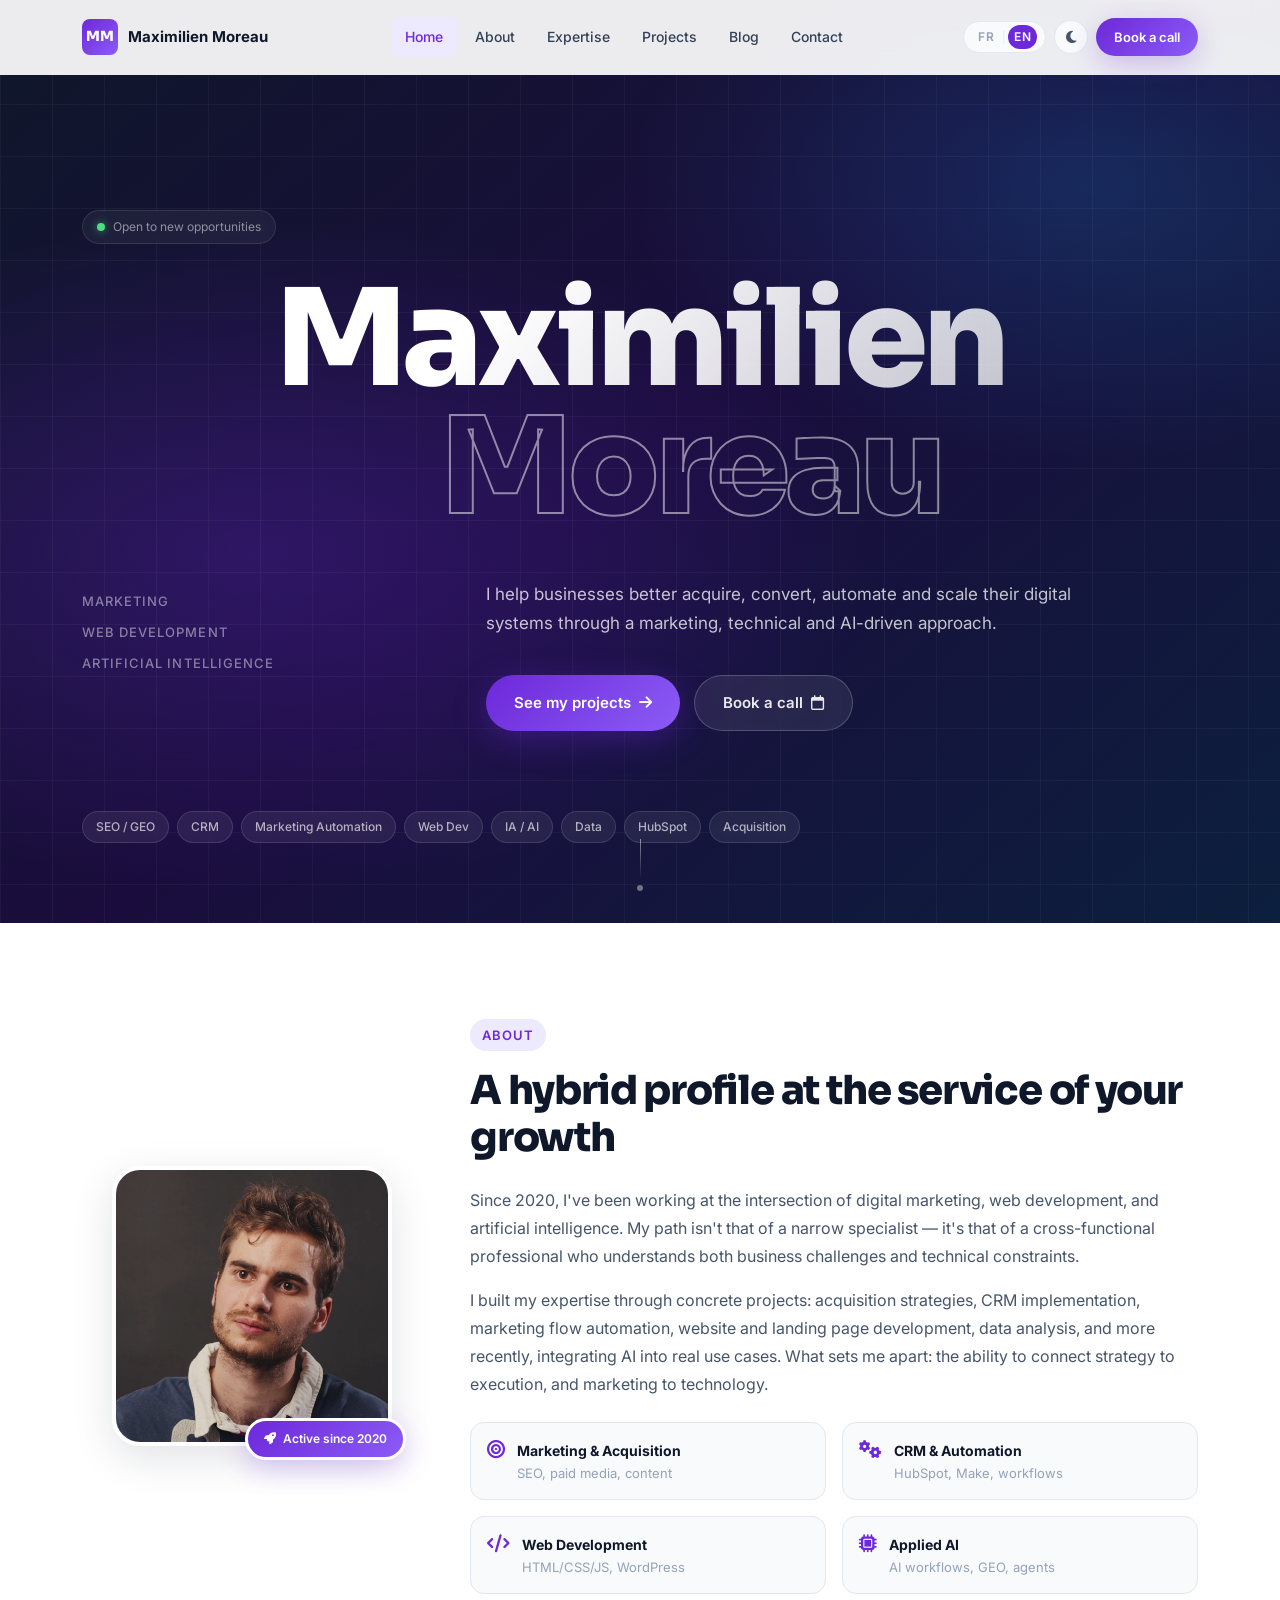
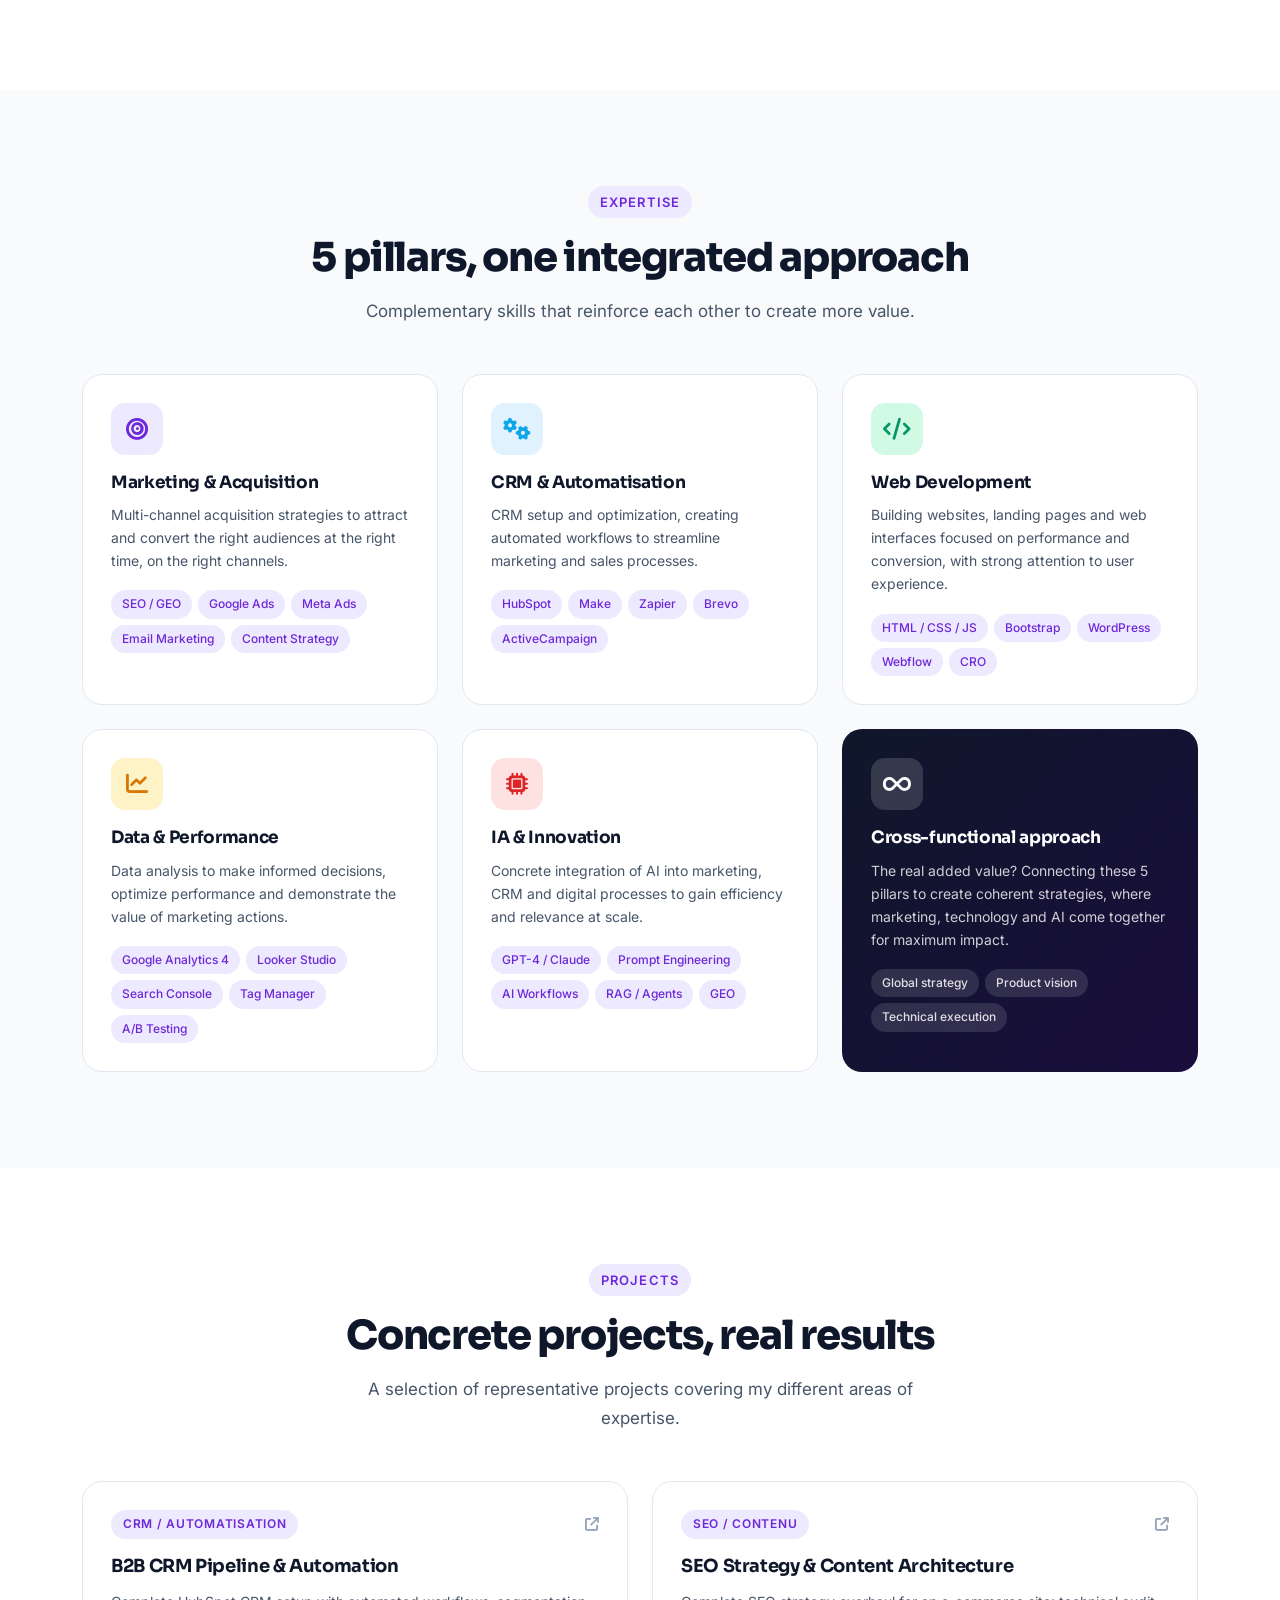
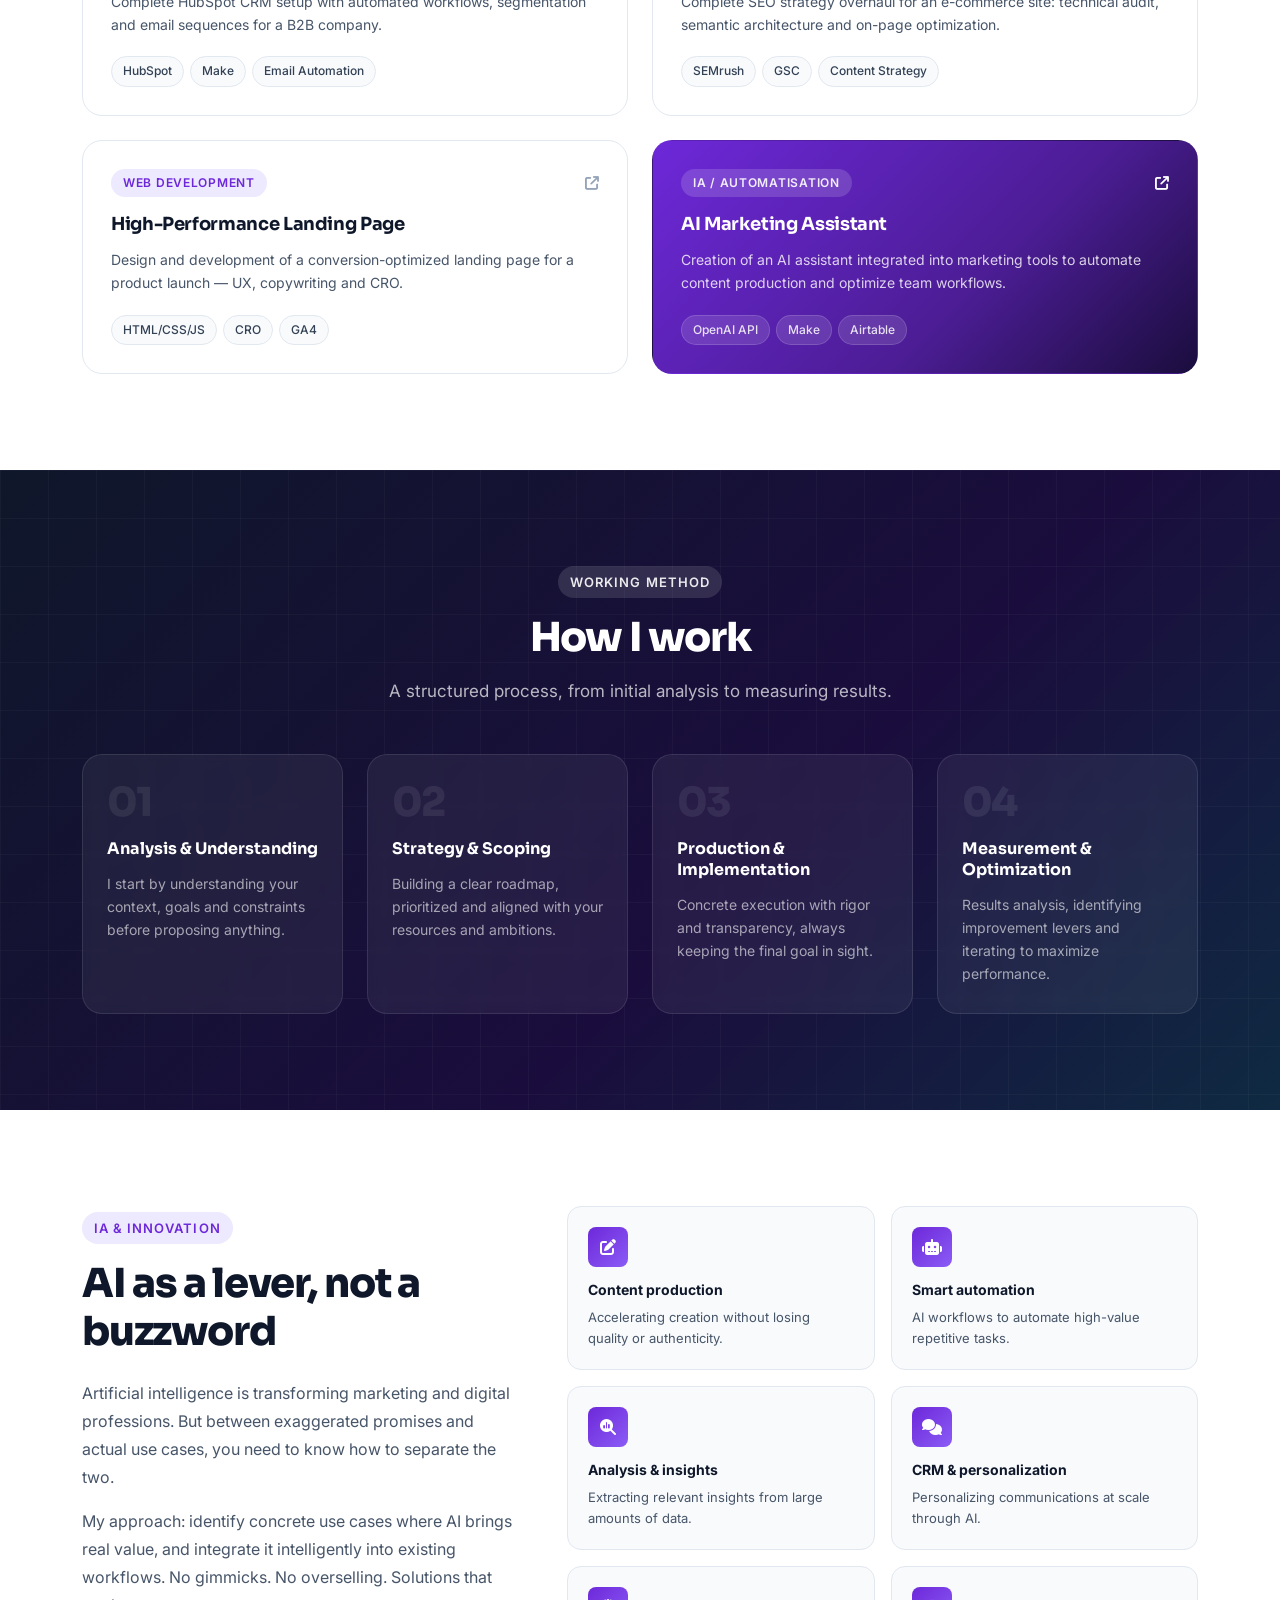
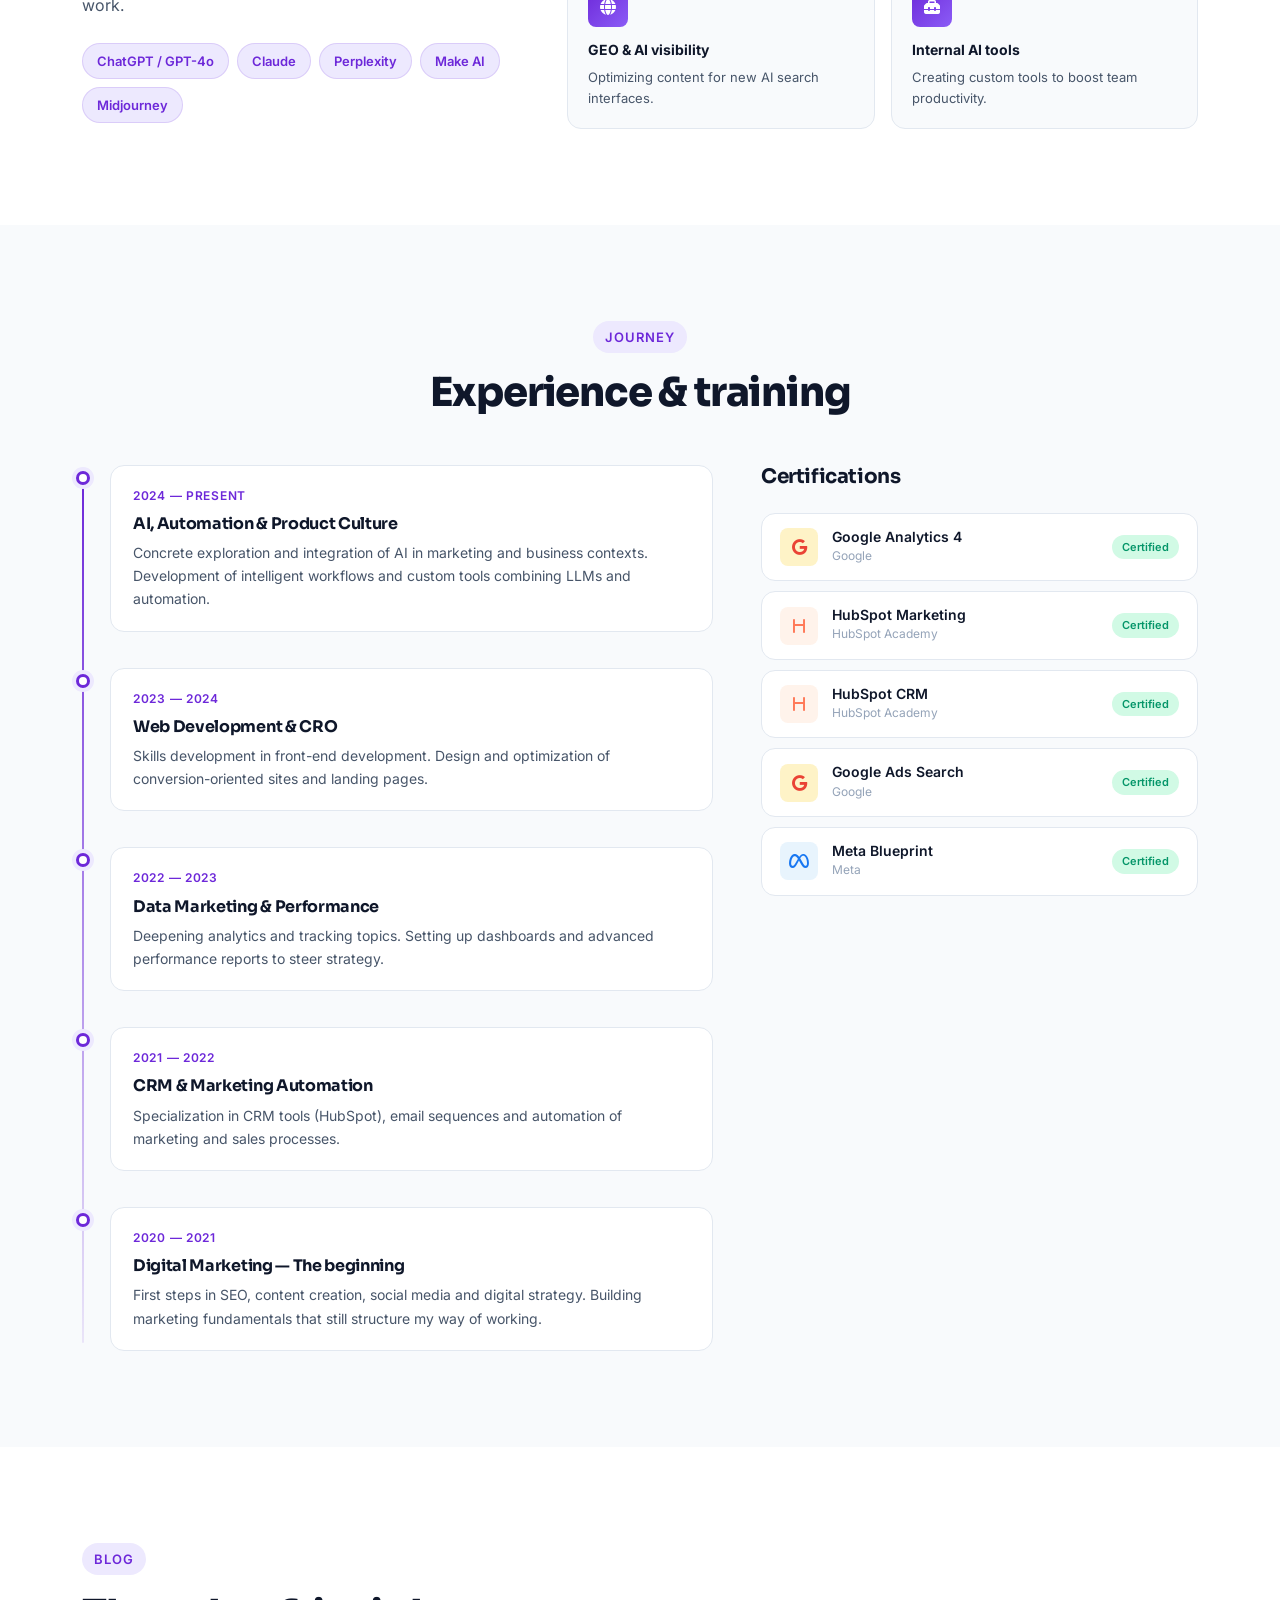
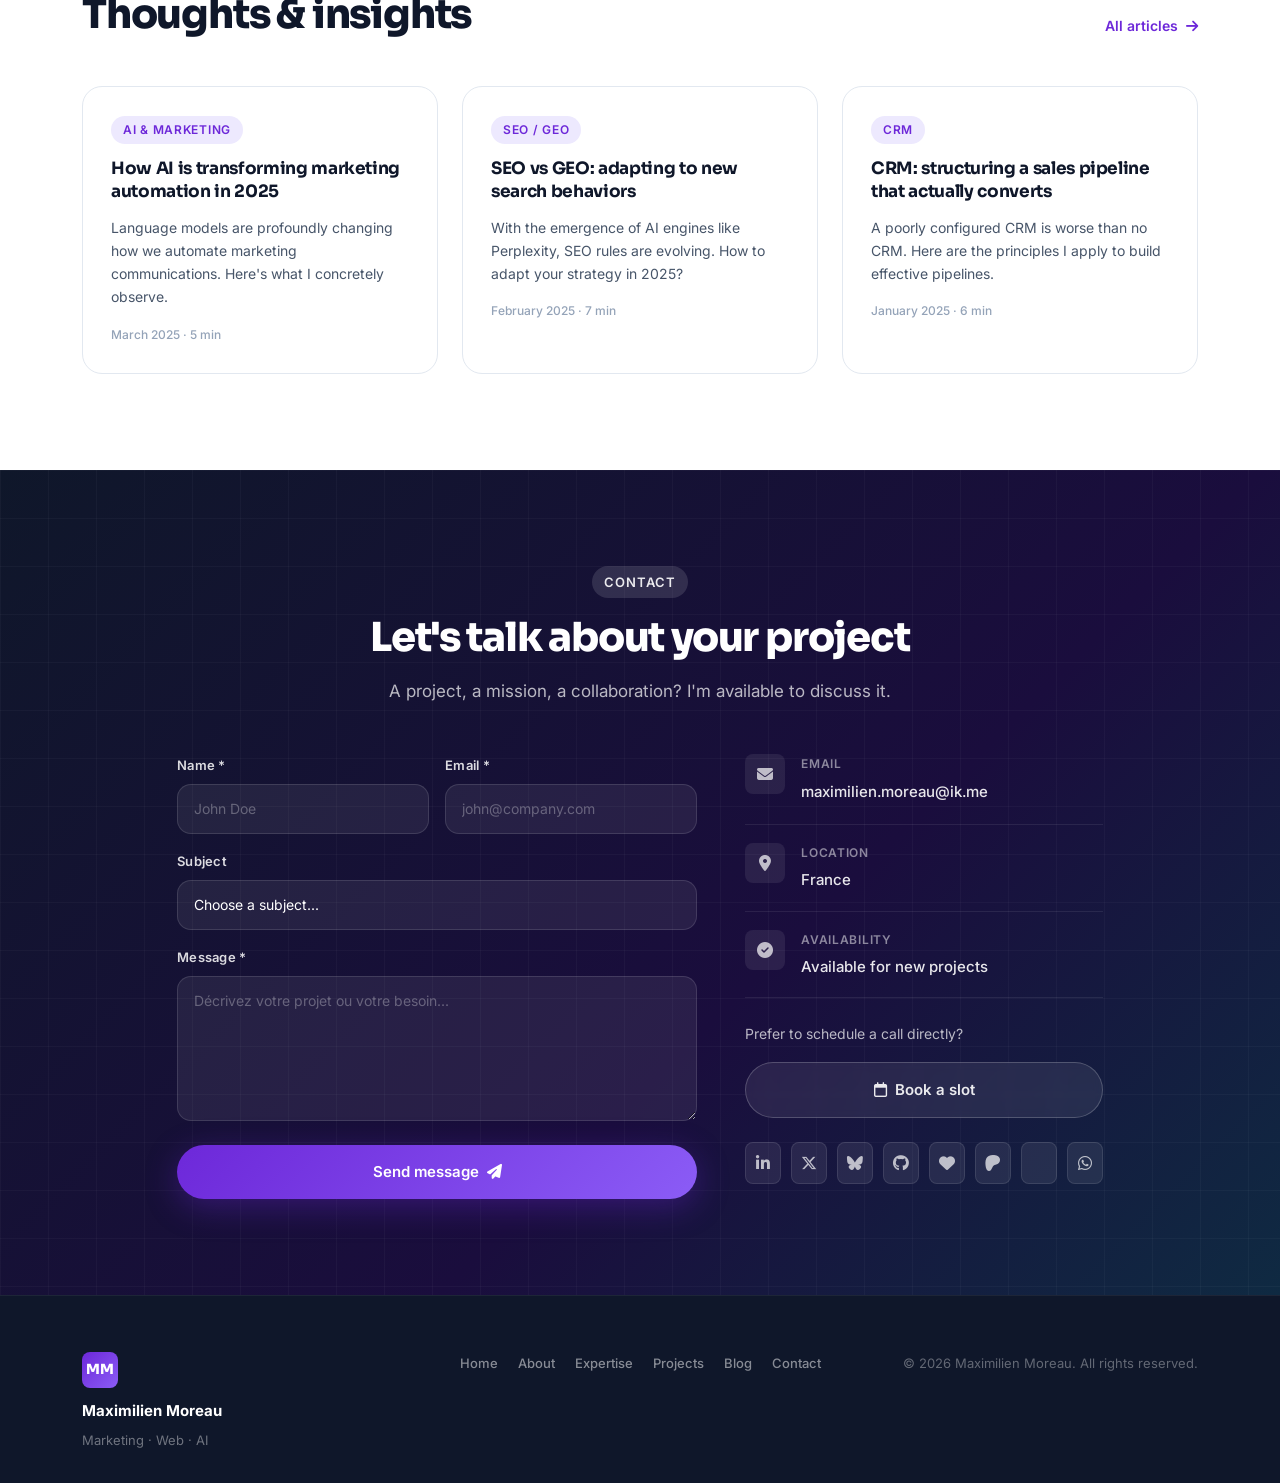
==== index.html @ 6ee23bff "fixed-feature" ====
<!DOCTYPE html>
<html lang="fr">
<head>
  <meta charset="UTF-8">
  <meta name="viewport" content="width=device-width, initial-scale=1.0">
  <title>Maximilien Moreau — Marketing, Web & IA</title>
  <meta name="description" content="Portfolio de Maximilien Moreau — Expert en marketing digital, développement web et intelligence artificielle. À l'intersection de la stratégie, de la technique et de l'innovation.">
  <meta name="author" content="Maximilien Moreau">
  <meta property="og:title" content="Maximilien Moreau — Marketing, Web & IA">
  <meta property="og:description" content="J'aide les entreprises à mieux acquérir, convertir, automatiser et faire évoluer leurs dispositifs digitaux.">
  <meta property="og:type" content="website">

  <!-- Bootstrap 5 -->
  <link href="https://cdn.jsdelivr.net/npm/bootstrap@5.3.2/dist/css/bootstrap.min.css" rel="stylesheet">
  <!-- Google Fonts -->
  <link href="https://fonts.googleapis.com/css2?family=Inter:wght@300;400;500;600;700;800&family=Sora:wght@600;700;800&display=swap" rel="stylesheet">
  <!-- Font Awesome 6 -->
  <link rel="stylesheet" href="https://cdnjs.cloudflare.com/ajax/libs/font-awesome/6.5.0/css/all.min.css">
  <!-- Custom CSS -->
  <link rel="stylesheet" href="style.css">
  <!-- Dark mode init (prevents flash) -->
  <script>(function(){var t=localStorage.getItem('mm_theme');if(t==='dark'||(t==null&&window.matchMedia('(prefers-color-scheme: dark)').matches)){document.documentElement.setAttribute('data-theme','dark');}})();</script>
</head>
<body>

<!-- ===== NAVBAR ===== -->
<nav class="navbar navbar-expand-lg fixed-top" id="mainNav">
  <div class="container">
    <a class="navbar-brand" href="#accueil">
      <span class="brand-mm">MM</span>
      <span class="brand-name d-none d-sm-inline">Maximilien Moreau</span>
    </a>

    <div class="d-flex align-items-center gap-2 ms-auto order-lg-last">
      <div class="lang-toggle">
        <button class="lang-btn active" id="btnFr" onclick="setLang('fr')">FR</button>
        <span class="lang-sep">|</span>
        <button class="lang-btn" id="btnEn" onclick="setLang('en')">EN</button>
      </div>
      <button class="theme-toggle-btn" id="btnTheme" onclick="toggleTheme()" aria-label="Basculer mode sombre">
        <i class="fa-solid fa-moon" id="themeIcon"></i>
      </button>
      <a href="#contact" class="btn-nav-cta d-none d-lg-inline-flex">
        <span data-lang="fr">Réserver un appel</span>
        <span data-lang="en" hidden>Book a call</span>
      </a>
      <button class="navbar-toggler" type="button" data-bs-toggle="collapse" data-bs-target="#navMenu" aria-controls="navMenu" aria-expanded="false" aria-label="Toggle navigation">
        <i class="fa-solid fa-bars"></i>
      </button>
    </div>

    <div class="collapse navbar-collapse" id="navMenu">
      <ul class="navbar-nav mx-auto gap-lg-1">
        <li class="nav-item">
          <a class="nav-link" href="#accueil">
            <span data-lang="fr">Accueil</span>
            <span data-lang="en" hidden>Home</span>
          </a>
        </li>
        <li class="nav-item">
          <a class="nav-link" href="#apropos">
            <span data-lang="fr">À propos</span>
            <span data-lang="en" hidden>About</span>
          </a>
        </li>
        <li class="nav-item">
          <a class="nav-link" href="#expertises">
            <span data-lang="fr">Expertises</span>
            <span data-lang="en" hidden>Expertise</span>
          </a>
        </li>
        <li class="nav-item">
          <a class="nav-link" href="#projets">
            <span data-lang="fr">Projets</span>
            <span data-lang="en" hidden>Projects</span>
          </a>
        </li>
        <li class="nav-item">
          <a class="nav-link" href="blog.html">Blog</a>
        </li>
        <li class="nav-item">
          <a class="nav-link" href="#contact">Contact</a>
        </li>
      </ul>
    </div>
  </div>
</nav>

<!-- ===== HERO ===== -->
<section id="accueil" class="hero-section">
  <div class="hero-grid-overlay"></div>
  <div class="container position-relative">
    <div class="hero-editorial">

      <div class="hero-badge">
        <span class="badge-dot"></span>
        <span data-lang="fr">Disponible pour de nouveaux projets</span>
        <span data-lang="en" hidden>Open to new opportunities</span>
      </div>

      <div class="hero-ed-name">
        <span class="hero-ed-line1">Maximilien</span>
        <span class="hero-ed-line2">Moreau</span>
      </div>

      <div class="hero-ed-bottom">
        <div class="hero-ed-roles">
          <span data-lang="fr">Marketing<br>Développement web<br>Intelligence artificielle</span>
          <span data-lang="en" hidden>Marketing<br>Web development<br>Artificial intelligence</span>
        </div>
        <div class="hero-ed-right">
          <p class="hero-desc" data-lang="fr">
            J'aide les entreprises à mieux acquérir, convertir, automatiser et faire évoluer leurs dispositifs digitaux grâce à une approche à la fois marketing, technique et orientée IA.
          </p>
          <p class="hero-desc" data-lang="en" hidden>
            I help businesses better acquire, convert, automate and scale their digital systems through a marketing, technical and AI-driven approach.
          </p>
          <div class="hero-actions">
            <a href="#projets" class="btn-hero-primary">
              <span data-lang="fr">Voir mes projets</span>
              <span data-lang="en" hidden>See my projects</span>
              <i class="fa-solid fa-arrow-right ms-2"></i>
            </a>
            <a href="#contact" class="btn-hero-outline">
              <span data-lang="fr">Réserver un appel</span>
              <span data-lang="en" hidden>Book a call</span>
              <i class="fa-regular fa-calendar ms-2"></i>
            </a>
          </div>
        </div>
      </div>

      <div class="hero-tags">
        <span class="hero-tag">SEO / GEO</span>
        <span class="hero-tag">CRM</span>
        <span class="hero-tag">Marketing Automation</span>
        <span class="hero-tag">Web Dev</span>
        <span class="hero-tag">IA / AI</span>
        <span class="hero-tag">Data</span>
        <span class="hero-tag">HubSpot</span>
        <span class="hero-tag">Acquisition</span>
      </div>

    </div>
  </div>
  <div class="hero-scroll-hint">
    <span class="scroll-line"></span>
    <span class="scroll-dot"></span>
  </div>
</section>

<!-- ===== ABOUT ===== -->
<section id="apropos" class="section-pad bg-white">
  <div class="container">
    <div class="row align-items-center g-5">
      <div class="col-lg-4 text-center">
        <div class="about-img-wrapper">
          <img src="images/Profile-Picture_Maximilien_Moreau.png" alt="Maximilien Moreau — Marketing, Web & IA" class="about-img">
          <div class="about-img-badge">
            <i class="fa-solid fa-rocket me-1"></i>
            <span data-lang="fr">Actif depuis 2020</span>
            <span data-lang="en" hidden>Active since 2020</span>
          </div>
        </div>
      </div>
      <div class="col-lg-8">
        <div class="section-label">
          <span data-lang="fr">À propos</span>
          <span data-lang="en" hidden>About</span>
        </div>
        <h2 class="section-title mb-4">
          <span data-lang="fr">Un profil hybride au service de votre croissance</span>
          <span data-lang="en" hidden>A hybrid profile at the service of your growth</span>
        </h2>
        <p class="body-text mb-3" data-lang="fr">
          Depuis 2020, j'évolue à l'intersection du marketing digital, du développement web et de l'intelligence artificielle. Mon parcours n'est pas celui d'un spécialiste enfermé dans une case — c'est celui d'un professionnel transversal qui comprend aussi bien les enjeux business que les contraintes techniques.
        </p>
        <p class="body-text mb-3" data-lang="en" hidden>
          Since 2020, I've been working at the intersection of digital marketing, web development, and artificial intelligence. My path isn't that of a narrow specialist — it's that of a cross-functional professional who understands both business challenges and technical constraints.
        </p>
        <p class="body-text mb-4" data-lang="fr">
          J'ai construit mon expertise sur des projets concrets : stratégies d'acquisition, mise en place de CRM, automatisation de flux marketing, développement de sites et landing pages, analyse de données, et plus récemment, intégration de l'IA dans des cas d'usage réels. Ce qui me distingue : la capacité à relier la stratégie à l'exécution, et le marketing à la technique.
        </p>
        <p class="body-text mb-4" data-lang="en" hidden>
          I built my expertise through concrete projects: acquisition strategies, CRM implementation, marketing flow automation, website and landing page development, data analysis, and more recently, integrating AI into real use cases. What sets me apart: the ability to connect strategy to execution, and marketing to technology.
        </p>
        <div class="row g-3">
          <div class="col-sm-6">
            <div class="highlight-item">
              <i class="fa-solid fa-bullseye"></i>
              <div>
                <strong data-lang="fr">Marketing & Acquisition</strong>
                <strong data-lang="en" hidden>Marketing & Acquisition</strong>
                <p data-lang="fr">SEO, paid media, contenu</p>
                <p data-lang="en" hidden>SEO, paid media, content</p>
              </div>
            </div>
          </div>
          <div class="col-sm-6">
            <div class="highlight-item">
              <i class="fa-solid fa-gears"></i>
              <div>
                <strong data-lang="fr">CRM & Automatisation</strong>
                <strong data-lang="en" hidden>CRM & Automation</strong>
                <p data-lang="fr">HubSpot, Make, workflows</p>
                <p data-lang="en" hidden>HubSpot, Make, workflows</p>
              </div>
            </div>
          </div>
          <div class="col-sm-6">
            <div class="highlight-item">
              <i class="fa-solid fa-code"></i>
              <div>
                <strong data-lang="fr">Développement Web</strong>
                <strong data-lang="en" hidden>Web Development</strong>
                <p data-lang="fr">HTML/CSS/JS, WordPress</p>
                <p data-lang="en" hidden>HTML/CSS/JS, WordPress</p>
              </div>
            </div>
          </div>
          <div class="col-sm-6">
            <div class="highlight-item">
              <i class="fa-solid fa-microchip"></i>
              <div>
                <strong data-lang="fr">IA appliquée</strong>
                <strong data-lang="en" hidden>Applied AI</strong>
                <p data-lang="fr">Workflows IA, GEO, agents</p>
                <p data-lang="en" hidden>AI workflows, GEO, agents</p>
              </div>
            </div>
          </div>
        </div>
      </div>
    </div>
  </div>
</section>

<!-- ===== EXPERTISES ===== -->
<section id="expertises" class="section-pad bg-light-custom">
  <div class="container">
    <div class="text-center mb-5">
      <div class="section-label">
        <span data-lang="fr">Expertises</span>
        <span data-lang="en" hidden>Expertise</span>
      </div>
      <h2 class="section-title">
        <span data-lang="fr">5 piliers, une approche intégrée</span>
        <span data-lang="en" hidden>5 pillars, one integrated approach</span>
      </h2>
      <p class="section-subtitle">
        <span data-lang="fr">Des compétences complémentaires qui se renforcent mutuellement pour créer plus de valeur.</span>
        <span data-lang="en" hidden>Complementary skills that reinforce each other to create more value.</span>
      </p>
    </div>

    <div class="row g-4">
      <div class="col-md-6 col-xl-4">
        <div class="expertise-card h-100">
          <div class="expertise-icon-wrap" style="--icon-color: #6d28d9; --icon-bg: #ede9fe;">
            <i class="fa-solid fa-bullseye"></i>
          </div>
          <h3 class="expertise-title">Marketing & Acquisition</h3>
          <p class="expertise-desc" data-lang="fr">Stratégies d'acquisition multicanales pour attirer et convertir les bonnes audiences au bon moment, sur les bons canaux.</p>
          <p class="expertise-desc" data-lang="en" hidden>Multi-channel acquisition strategies to attract and convert the right audiences at the right time, on the right channels.</p>
          <div class="expertise-tags">
            <span class="skill-tag">SEO / GEO</span>
            <span class="skill-tag">Google Ads</span>
            <span class="skill-tag">Meta Ads</span>
            <span class="skill-tag">Email Marketing</span>
            <span class="skill-tag">Content Strategy</span>
          </div>
        </div>
      </div>

      <div class="col-md-6 col-xl-4">
        <div class="expertise-card h-100">
          <div class="expertise-icon-wrap" style="--icon-color: #0ea5e9; --icon-bg: #e0f2fe;">
            <i class="fa-solid fa-gears"></i>
          </div>
          <h3 class="expertise-title">CRM & Automatisation</h3>
          <p class="expertise-desc" data-lang="fr">Mise en place et optimisation de CRM, création de workflows automatisés pour fluidifier les processus marketing et commerciaux.</p>
          <p class="expertise-desc" data-lang="en" hidden>CRM setup and optimization, creating automated workflows to streamline marketing and sales processes.</p>
          <div class="expertise-tags">
            <span class="skill-tag">HubSpot</span>
            <span class="skill-tag">Make</span>
            <span class="skill-tag">Zapier</span>
            <span class="skill-tag">Brevo</span>
            <span class="skill-tag">ActiveCampaign</span>
          </div>
        </div>
      </div>

      <div class="col-md-6 col-xl-4">
        <div class="expertise-card h-100">
          <div class="expertise-icon-wrap" style="--icon-color: #059669; --icon-bg: #d1fae5;">
            <i class="fa-solid fa-code"></i>
          </div>
          <h3 class="expertise-title" data-lang="fr">Développement Web</h3>
          <h3 class="expertise-title" data-lang="en" hidden>Web Development</h3>
          <p class="expertise-desc" data-lang="fr">Création de sites, landing pages et interfaces web orientées performance et conversion, avec une attention forte à l'expérience utilisateur.</p>
          <p class="expertise-desc" data-lang="en" hidden>Building websites, landing pages and web interfaces focused on performance and conversion, with strong attention to user experience.</p>
          <div class="expertise-tags">
            <span class="skill-tag">HTML / CSS / JS</span>
            <span class="skill-tag">Bootstrap</span>
            <span class="skill-tag">WordPress</span>
            <span class="skill-tag">Webflow</span>
            <span class="skill-tag">CRO</span>
          </div>
        </div>
      </div>

      <div class="col-md-6 col-xl-4">
        <div class="expertise-card h-100">
          <div class="expertise-icon-wrap" style="--icon-color: #d97706; --icon-bg: #fef3c7;">
            <i class="fa-solid fa-chart-line"></i>
          </div>
          <h3 class="expertise-title">Data & Performance</h3>
          <p class="expertise-desc" data-lang="fr">Analyse des données pour prendre des décisions éclairées, optimiser les performances et démontrer la valeur des actions marketing.</p>
          <p class="expertise-desc" data-lang="en" hidden>Data analysis to make informed decisions, optimize performance and demonstrate the value of marketing actions.</p>
          <div class="expertise-tags">
            <span class="skill-tag">Google Analytics 4</span>
            <span class="skill-tag">Looker Studio</span>
            <span class="skill-tag">Search Console</span>
            <span class="skill-tag">Tag Manager</span>
            <span class="skill-tag">A/B Testing</span>
          </div>
        </div>
      </div>

      <div class="col-md-6 col-xl-4">
        <div class="expertise-card h-100">
          <div class="expertise-icon-wrap" style="--icon-color: #dc2626; --icon-bg: #fee2e2;">
            <i class="fa-solid fa-microchip"></i>
          </div>
          <h3 class="expertise-title">IA & Innovation</h3>
          <p class="expertise-desc" data-lang="fr">Intégration concrète de l'IA dans les processus marketing, CRM et digitaux pour gagner en efficacité et en pertinence à grande échelle.</p>
          <p class="expertise-desc" data-lang="en" hidden>Concrete integration of AI into marketing, CRM and digital processes to gain efficiency and relevance at scale.</p>
          <div class="expertise-tags">
            <span class="skill-tag">GPT-4 / Claude</span>
            <span class="skill-tag">Prompt Engineering</span>
            <span class="skill-tag">AI Workflows</span>
            <span class="skill-tag">RAG / Agents</span>
            <span class="skill-tag">GEO</span>
          </div>
        </div>
      </div>

      <div class="col-md-6 col-xl-4">
        <div class="expertise-card expertise-card-dark h-100">
          <div class="expertise-icon-wrap" style="--icon-color: #ffffff; --icon-bg: rgba(255,255,255,0.15);">
            <i class="fa-solid fa-infinity"></i>
          </div>
          <h3 class="expertise-title text-white" data-lang="fr">Approche transversale</h3>
          <h3 class="expertise-title text-white" data-lang="en" hidden>Cross-functional approach</h3>
          <p class="expertise-desc text-white opacity-80" data-lang="fr">La vraie valeur ajoutée ? Relier ces 5 piliers pour créer des stratégies cohérentes, où marketing, technique et IA s'articulent pour un impact maximal.</p>
          <p class="expertise-desc text-white opacity-80" data-lang="en" hidden>The real added value? Connecting these 5 pillars to create coherent strategies, where marketing, technology and AI come together for maximum impact.</p>
          <div class="expertise-tags">
            <span class="skill-tag skill-tag-light" data-lang="fr">Stratégie globale</span>
            <span class="skill-tag skill-tag-light" data-lang="en" hidden>Global strategy</span>
            <span class="skill-tag skill-tag-light" data-lang="fr">Vision produit</span>
            <span class="skill-tag skill-tag-light" data-lang="en" hidden>Product vision</span>
            <span class="skill-tag skill-tag-light" data-lang="fr">Exécution technique</span>
            <span class="skill-tag skill-tag-light" data-lang="en" hidden>Technical execution</span>
          </div>
        </div>
      </div>
    </div>
  </div>
</section>

<!-- ===== PROJETS ===== -->
<section id="projets" class="section-pad bg-white">
  <div class="container">
    <div class="text-center mb-5">
      <div class="section-label">
        <span data-lang="fr">Projets</span>
        <span data-lang="en" hidden>Projects</span>
      </div>
      <h2 class="section-title">
        <span data-lang="fr">Des projets concrets, des résultats réels</span>
        <span data-lang="en" hidden>Concrete projects, real results</span>
      </h2>
      <p class="section-subtitle">
        <span data-lang="fr">Un aperçu de projets représentatifs couvrant mes différentes expertises.</span>
        <span data-lang="en" hidden>A selection of representative projects covering my different areas of expertise.</span>
      </p>
    </div>

    <div class="row g-4">
      <div class="col-md-6">
        <div class="project-card" role="button" data-bs-toggle="modal" data-bs-target="#modal-projet1" tabindex="0">
          <div class="project-card-header">
            <span class="project-category">CRM / Automatisation</span>
            <i class="fa-solid fa-arrow-up-right-from-square project-arrow"></i>
          </div>
          <h3 class="project-title" data-lang="fr">Pipeline CRM & Automatisation B2B</h3>
          <h3 class="project-title" data-lang="en" hidden>B2B CRM Pipeline & Automation</h3>
          <p class="project-desc" data-lang="fr">Mise en place complète d'un CRM HubSpot avec workflows automatisés, segmentation et séquences email pour une société B2B.</p>
          <p class="project-desc" data-lang="en" hidden>Complete HubSpot CRM setup with automated workflows, segmentation and email sequences for a B2B company.</p>
          <div class="project-tags">
            <span class="project-tag">HubSpot</span>
            <span class="project-tag">Make</span>
            <span class="project-tag">Email Automation</span>
          </div>
        </div>
      </div>

      <div class="col-md-6">
        <div class="project-card" role="button" data-bs-toggle="modal" data-bs-target="#modal-projet2" tabindex="0">
          <div class="project-card-header">
            <span class="project-category">SEO / Contenu</span>
            <i class="fa-solid fa-arrow-up-right-from-square project-arrow"></i>
          </div>
          <h3 class="project-title" data-lang="fr">Stratégie SEO & Architecture de contenu</h3>
          <h3 class="project-title" data-lang="en" hidden>SEO Strategy & Content Architecture</h3>
          <p class="project-desc" data-lang="fr">Refonte complète de la stratégie SEO d'un site e-commerce : audit technique, architecture sémantique et optimisation on-page.</p>
          <p class="project-desc" data-lang="en" hidden>Complete SEO strategy overhaul for an e-commerce site: technical audit, semantic architecture and on-page optimization.</p>
          <div class="project-tags">
            <span class="project-tag">SEMrush</span>
            <span class="project-tag">GSC</span>
            <span class="project-tag">Content Strategy</span>
          </div>
        </div>
      </div>

      <div class="col-md-6">
        <div class="project-card" role="button" data-bs-toggle="modal" data-bs-target="#modal-projet3" tabindex="0">
          <div class="project-card-header">
            <span class="project-category" data-lang="fr">Développement Web</span>
            <span class="project-category" data-lang="en" hidden>Web Development</span>
            <i class="fa-solid fa-arrow-up-right-from-square project-arrow"></i>
          </div>
          <h3 class="project-title" data-lang="fr">Landing Page Haute Performance</h3>
          <h3 class="project-title" data-lang="en" hidden>High-Performance Landing Page</h3>
          <p class="project-desc" data-lang="fr">Conception et développement d'une landing page optimisée pour la conversion lors d'un lancement produit — UX, copywriting et CRO.</p>
          <p class="project-desc" data-lang="en" hidden>Design and development of a conversion-optimized landing page for a product launch — UX, copywriting and CRO.</p>
          <div class="project-tags">
            <span class="project-tag">HTML/CSS/JS</span>
            <span class="project-tag">CRO</span>
            <span class="project-tag">GA4</span>
          </div>
        </div>
      </div>

      <div class="col-md-6">
        <div class="project-card project-card-dark" role="button" data-bs-toggle="modal" data-bs-target="#modal-projet4" tabindex="0">
          <div class="project-card-header">
            <span class="project-category project-category-light">IA / Automatisation</span>
            <i class="fa-solid fa-arrow-up-right-from-square project-arrow text-white"></i>
          </div>
          <h3 class="project-title text-white" data-lang="fr">Assistant Marketing IA</h3>
          <h3 class="project-title text-white" data-lang="en" hidden>AI Marketing Assistant</h3>
          <p class="project-desc text-white opacity-80" data-lang="fr">Création d'un assistant IA intégré aux outils marketing pour automatiser la production de contenus et optimiser les workflows d'équipe.</p>
          <p class="project-desc text-white opacity-80" data-lang="en" hidden>Creation of an AI assistant integrated into marketing tools to automate content production and optimize team workflows.</p>
          <div class="project-tags">
            <span class="project-tag project-tag-light">OpenAI API</span>
            <span class="project-tag project-tag-light">Make</span>
            <span class="project-tag project-tag-light">Airtable</span>
          </div>
        </div>
      </div>
    </div>
  </div>
</section>

<!-- ===== APPROCHE ===== -->
<section id="approche" class="section-pad bg-dark-custom">
  <div class="container">
    <div class="text-center mb-5">
      <div class="section-label section-label-light">
        <span data-lang="fr">Méthode de travail</span>
        <span data-lang="en" hidden>Working method</span>
      </div>
      <h2 class="section-title text-white">
        <span data-lang="fr">Comment je travaille</span>
        <span data-lang="en" hidden>How I work</span>
      </h2>
      <p class="section-subtitle text-white opacity-70">
        <span data-lang="fr">Un processus structuré, de l'analyse initiale à la mesure des résultats.</span>
        <span data-lang="en" hidden>A structured process, from initial analysis to measuring results.</span>
      </p>
    </div>

    <div class="row g-4 justify-content-center">
      <div class="col-sm-6 col-lg-3">
        <div class="approach-card">
          <div class="approach-number">01</div>
          <h4 class="approach-title" data-lang="fr">Analyse & Compréhension</h4>
          <h4 class="approach-title" data-lang="en" hidden>Analysis & Understanding</h4>
          <p class="approach-desc" data-lang="fr">Je commence par comprendre votre contexte, vos objectifs et vos contraintes avant de proposer quoi que ce soit.</p>
          <p class="approach-desc" data-lang="en" hidden>I start by understanding your context, goals and constraints before proposing anything.</p>
        </div>
      </div>
      <div class="col-sm-6 col-lg-3">
        <div class="approach-card">
          <div class="approach-number">02</div>
          <h4 class="approach-title" data-lang="fr">Stratégie & Cadrage</h4>
          <h4 class="approach-title" data-lang="en" hidden>Strategy & Scoping</h4>
          <p class="approach-desc" data-lang="fr">Construction d'une feuille de route claire, priorisée et alignée sur vos ressources et vos ambitions.</p>
          <p class="approach-desc" data-lang="en" hidden>Building a clear roadmap, prioritized and aligned with your resources and ambitions.</p>
        </div>
      </div>
      <div class="col-sm-6 col-lg-3">
        <div class="approach-card">
          <div class="approach-number">03</div>
          <h4 class="approach-title" data-lang="fr">Production & Implémentation</h4>
          <h4 class="approach-title" data-lang="en" hidden>Production & Implementation</h4>
          <p class="approach-desc" data-lang="fr">Exécution concrète avec rigueur et transparence, en gardant toujours l'objectif final en vue.</p>
          <p class="approach-desc" data-lang="en" hidden>Concrete execution with rigor and transparency, always keeping the final goal in sight.</p>
        </div>
      </div>
      <div class="col-sm-6 col-lg-3">
        <div class="approach-card">
          <div class="approach-number">04</div>
          <h4 class="approach-title" data-lang="fr">Mesure & Optimisation</h4>
          <h4 class="approach-title" data-lang="en" hidden>Measurement & Optimization</h4>
          <p class="approach-desc" data-lang="fr">Analyse des résultats, identification des leviers d'amélioration et itération pour maximiser la performance.</p>
          <p class="approach-desc" data-lang="en" hidden>Results analysis, identifying improvement levers and iterating to maximize performance.</p>
        </div>
      </div>
    </div>
  </div>
</section>

<!-- ===== IA SECTION ===== -->
<section id="ia" class="section-pad bg-white">
  <div class="container">
    <div class="row align-items-center g-5">
      <div class="col-lg-5">
        <div class="section-label">IA & Innovation</div>
        <h2 class="section-title mb-4">
          <span data-lang="fr">L'IA comme levier, pas comme buzzword</span>
          <span data-lang="en" hidden>AI as a lever, not a buzzword</span>
        </h2>
        <p class="body-text mb-3" data-lang="fr">
          L'intelligence artificielle transforme les métiers du marketing et du digital. Mais entre les promesses exagérées et la réalité des usages, il faut savoir faire la part des choses.
        </p>
        <p class="body-text mb-3" data-lang="en" hidden>
          Artificial intelligence is transforming marketing and digital professions. But between exaggerated promises and actual use cases, you need to know how to separate the two.
        </p>
        <p class="body-text mb-4" data-lang="fr">
          Mon approche : identifier les cas d'usage concrets où l'IA apporte une vraie valeur, et l'intégrer intelligemment dans des workflows existants. Pas de gadgets. Pas de survente. Des solutions qui fonctionnent.
        </p>
        <p class="body-text mb-4" data-lang="en" hidden>
          My approach: identify concrete use cases where AI brings real value, and integrate it intelligently into existing workflows. No gimmicks. No overselling. Solutions that work.
        </p>
        <div class="ai-tools-row">
          <span class="ai-tool-badge">ChatGPT / GPT-4o</span>
          <span class="ai-tool-badge">Claude</span>
          <span class="ai-tool-badge">Perplexity</span>
          <span class="ai-tool-badge">Make AI</span>
          <span class="ai-tool-badge">Midjourney</span>
        </div>
      </div>
      <div class="col-lg-7">
        <div class="row g-3">
          <div class="col-sm-6">
            <div class="ai-feature-card">
              <div class="ai-icon"><i class="fa-solid fa-pen-to-square"></i></div>
              <h5 class="ai-feature-title" data-lang="fr">Production de contenu</h5>
              <h5 class="ai-feature-title" data-lang="en" hidden>Content production</h5>
              <p class="ai-feature-desc" data-lang="fr">Accélérer la création sans perdre en qualité ni en authenticité.</p>
              <p class="ai-feature-desc" data-lang="en" hidden>Accelerating creation without losing quality or authenticity.</p>
            </div>
          </div>
          <div class="col-sm-6">
            <div class="ai-feature-card">
              <div class="ai-icon"><i class="fa-solid fa-robot"></i></div>
              <h5 class="ai-feature-title" data-lang="fr">Automatisation intelligente</h5>
              <h5 class="ai-feature-title" data-lang="en" hidden>Smart automation</h5>
              <p class="ai-feature-desc" data-lang="fr">Workflows IA pour automatiser les tâches à haute valeur ajoutée.</p>
              <p class="ai-feature-desc" data-lang="en" hidden>AI workflows to automate high-value repetitive tasks.</p>
            </div>
          </div>
          <div class="col-sm-6">
            <div class="ai-feature-card">
              <div class="ai-icon"><i class="fa-solid fa-magnifying-glass-chart"></i></div>
              <h5 class="ai-feature-title" data-lang="fr">Analyse & insights</h5>
              <h5 class="ai-feature-title" data-lang="en" hidden>Analysis & insights</h5>
              <p class="ai-feature-desc" data-lang="fr">Extraire des insights pertinents de grandes quantités de données.</p>
              <p class="ai-feature-desc" data-lang="en" hidden>Extracting relevant insights from large amounts of data.</p>
            </div>
          </div>
          <div class="col-sm-6">
            <div class="ai-feature-card">
              <div class="ai-icon"><i class="fa-solid fa-comments"></i></div>
              <h5 class="ai-feature-title" data-lang="fr">CRM & personnalisation</h5>
              <h5 class="ai-feature-title" data-lang="en" hidden>CRM & personalization</h5>
              <p class="ai-feature-desc" data-lang="fr">Personnaliser les communications à grande échelle via l'IA.</p>
              <p class="ai-feature-desc" data-lang="en" hidden>Personalizing communications at scale through AI.</p>
            </div>
          </div>
          <div class="col-sm-6">
            <div class="ai-feature-card">
              <div class="ai-icon"><i class="fa-solid fa-globe"></i></div>
              <h5 class="ai-feature-title" data-lang="fr">GEO & visibilité IA</h5>
              <h5 class="ai-feature-title" data-lang="en" hidden>GEO & AI visibility</h5>
              <p class="ai-feature-desc" data-lang="fr">Optimiser le contenu pour les nouvelles interfaces de recherche IA.</p>
              <p class="ai-feature-desc" data-lang="en" hidden>Optimizing content for new AI search interfaces.</p>
            </div>
          </div>
          <div class="col-sm-6">
            <div class="ai-feature-card">
              <div class="ai-icon"><i class="fa-solid fa-toolbox"></i></div>
              <h5 class="ai-feature-title" data-lang="fr">Outils internes IA</h5>
              <h5 class="ai-feature-title" data-lang="en" hidden>Internal AI tools</h5>
              <p class="ai-feature-desc" data-lang="fr">Créer des outils sur mesure pour booster la productivité des équipes.</p>
              <p class="ai-feature-desc" data-lang="en" hidden>Creating custom tools to boost team productivity.</p>
            </div>
          </div>
        </div>
      </div>
    </div>
  </div>
</section>

<!-- ===== PARCOURS ===== -->
<section id="parcours" class="section-pad bg-light-custom">
  <div class="container">
    <div class="text-center mb-5">
      <div class="section-label">
        <span data-lang="fr">Parcours</span>
        <span data-lang="en" hidden>Journey</span>
      </div>
      <h2 class="section-title">
        <span data-lang="fr">Expérience & formations</span>
        <span data-lang="en" hidden>Experience & training</span>
      </h2>
    </div>

    <div class="row g-5">
      <div class="col-lg-7">
        <div class="timeline">
          <div class="timeline-item">
            <div class="timeline-dot"></div>
            <div class="timeline-content">
              <span class="timeline-date">2024 — <span data-lang="fr">présent</span><span data-lang="en" hidden>present</span></span>
              <h4 class="timeline-title" data-lang="fr">IA, Automatisation & Culture Produit</h4>
              <h4 class="timeline-title" data-lang="en" hidden>AI, Automation & Product Culture</h4>
              <p class="timeline-desc" data-lang="fr">Exploration et intégration concrète de l'IA dans des contextes marketing et business. Développement de workflows intelligents et d'outils sur mesure combinant LLMs et automatisation.</p>
              <p class="timeline-desc" data-lang="en" hidden>Concrete exploration and integration of AI in marketing and business contexts. Development of intelligent workflows and custom tools combining LLMs and automation.</p>
            </div>
          </div>
          <div class="timeline-item">
            <div class="timeline-dot"></div>
            <div class="timeline-content">
              <span class="timeline-date">2023 — 2024</span>
              <h4 class="timeline-title" data-lang="fr">Développement Web & CRO</h4>
              <h4 class="timeline-title" data-lang="en" hidden>Web Development & CRO</h4>
              <p class="timeline-desc" data-lang="fr">Montée en compétences sur le développement front-end. Conception et optimisation de sites et landing pages orientés conversion et performance.</p>
              <p class="timeline-desc" data-lang="en" hidden>Skills development in front-end development. Design and optimization of conversion-oriented sites and landing pages.</p>
            </div>
          </div>
          <div class="timeline-item">
            <div class="timeline-dot"></div>
            <div class="timeline-content">
              <span class="timeline-date">2022 — 2023</span>
              <h4 class="timeline-title" data-lang="fr">Data Marketing & Performance</h4>
              <h4 class="timeline-title" data-lang="en" hidden>Data Marketing & Performance</h4>
              <p class="timeline-desc" data-lang="fr">Approfondissement des sujets analytics et tracking. Mise en place de dashboards et rapports de performance avancés pour piloter la stratégie.</p>
              <p class="timeline-desc" data-lang="en" hidden>Deepening analytics and tracking topics. Setting up dashboards and advanced performance reports to steer strategy.</p>
            </div>
          </div>
          <div class="timeline-item">
            <div class="timeline-dot"></div>
            <div class="timeline-content">
              <span class="timeline-date">2021 — 2022</span>
              <h4 class="timeline-title" data-lang="fr">CRM & Marketing Automation</h4>
              <h4 class="timeline-title" data-lang="en" hidden>CRM & Marketing Automation</h4>
              <p class="timeline-desc" data-lang="fr">Spécialisation sur les outils CRM (HubSpot), les séquences email et l'automatisation des processus marketing et commerciaux.</p>
              <p class="timeline-desc" data-lang="en" hidden>Specialization in CRM tools (HubSpot), email sequences and automation of marketing and sales processes.</p>
            </div>
          </div>
          <div class="timeline-item">
            <div class="timeline-dot"></div>
            <div class="timeline-content">
              <span class="timeline-date">2020 — 2021</span>
              <h4 class="timeline-title" data-lang="fr">Marketing Digital — Les débuts</h4>
              <h4 class="timeline-title" data-lang="en" hidden>Digital Marketing — The beginning</h4>
              <p class="timeline-desc" data-lang="fr">Premiers pas en SEO, création de contenu, réseaux sociaux et stratégie digitale. Construction des fondamentaux marketing qui structurent encore ma façon de travailler.</p>
              <p class="timeline-desc" data-lang="en" hidden>First steps in SEO, content creation, social media and digital strategy. Building marketing fundamentals that still structure my way of working.</p>
            </div>
          </div>
        </div>
      </div>

      <div class="col-lg-5">
        <h3 class="certif-section-title mb-4">
          <span data-lang="fr">Certifications</span>
          <span data-lang="en" hidden>Certifications</span>
        </h3>
        <div class="certif-list">
          <div class="certif-item">
            <div class="certif-icon certif-icon-google"><i class="fa-brands fa-google"></i></div>
            <div class="certif-info">
              <div class="certif-name">Google Analytics 4</div>
              <div class="certif-issuer">Google</div>
            </div>
            <span class="certif-badge" data-lang="fr">Certifié</span>
            <span class="certif-badge" data-lang="en" hidden>Certified</span>
          </div>
          <div class="certif-item">
            <div class="certif-icon certif-icon-hubspot"><i class="fa-solid fa-h"></i></div>
            <div class="certif-info">
              <div class="certif-name">HubSpot Marketing</div>
              <div class="certif-issuer">HubSpot Academy</div>
            </div>
            <span class="certif-badge" data-lang="fr">Certifié</span>
            <span class="certif-badge" data-lang="en" hidden>Certified</span>
          </div>
          <div class="certif-item">
            <div class="certif-icon certif-icon-hubspot"><i class="fa-solid fa-h"></i></div>
            <div class="certif-info">
              <div class="certif-name">HubSpot CRM</div>
              <div class="certif-issuer">HubSpot Academy</div>
            </div>
            <span class="certif-badge" data-lang="fr">Certifié</span>
            <span class="certif-badge" data-lang="en" hidden>Certified</span>
          </div>
          <div class="certif-item">
            <div class="certif-icon certif-icon-google"><i class="fa-brands fa-google"></i></div>
            <div class="certif-info">
              <div class="certif-name">Google Ads Search</div>
              <div class="certif-issuer">Google</div>
            </div>
            <span class="certif-badge" data-lang="fr">Certifié</span>
            <span class="certif-badge" data-lang="en" hidden>Certified</span>
          </div>
          <div class="certif-item">
            <div class="certif-icon certif-icon-meta"><i class="fa-brands fa-meta"></i></div>
            <div class="certif-info">
              <div class="certif-name">Meta Blueprint</div>
              <div class="certif-issuer">Meta</div>
            </div>
            <span class="certif-badge" data-lang="fr">Certifié</span>
            <span class="certif-badge" data-lang="en" hidden>Certified</span>
          </div>
        </div>
      </div>
    </div>
  </div>
</section>

<!-- ===== BLOG ===== -->
<section id="blog" class="section-pad bg-white">
  <div class="container">
    <div class="d-flex justify-content-between align-items-end flex-wrap gap-3 mb-5">
      <div>
        <div class="section-label">Blog</div>
        <h2 class="section-title mb-0">
          <span data-lang="fr">Réflexions & insights</span>
          <span data-lang="en" hidden>Thoughts & insights</span>
        </h2>
      </div>
      <a href="blog.html" class="btn-link-arrow">
        <span data-lang="fr">Tous les articles</span>
        <span data-lang="en" hidden>All articles</span>
        <i class="fa-solid fa-arrow-right ms-2"></i>
      </a>
    </div>

    <div class="row g-4">
      <div class="col-md-4">
        <a href="blog.html" class="blog-card">
          <div class="blog-cat" data-lang="fr">IA & Marketing</div>
          <div class="blog-cat" data-lang="en" hidden>AI & Marketing</div>
          <h4 class="blog-title" data-lang="fr">Comment l'IA transforme le marketing automation en 2025</h4>
          <h4 class="blog-title" data-lang="en" hidden>How AI is transforming marketing automation in 2025</h4>
          <p class="blog-excerpt" data-lang="fr">Les modèles de langage changent profondément la façon dont on automatise les communications marketing. Voici ce que j'observe concrètement.</p>
          <p class="blog-excerpt" data-lang="en" hidden>Language models are profoundly changing how we automate marketing communications. Here's what I concretely observe.</p>
          <div class="blog-meta">
            <span data-lang="fr">Mars 2025 · 5 min</span>
            <span data-lang="en" hidden>March 2025 · 5 min</span>
          </div>
        </a>
      </div>
      <div class="col-md-4">
        <a href="blog.html" class="blog-card">
          <div class="blog-cat">SEO / GEO</div>
          <h4 class="blog-title" data-lang="fr">SEO vs GEO : s'adapter aux nouveaux comportements de recherche</h4>
          <h4 class="blog-title" data-lang="en" hidden>SEO vs GEO: adapting to new search behaviors</h4>
          <p class="blog-excerpt" data-lang="fr">Avec l'émergence de moteurs IA comme Perplexity, les règles du référencement évoluent. Comment adapter sa stratégie en 2025 ?</p>
          <p class="blog-excerpt" data-lang="en" hidden>With the emergence of AI engines like Perplexity, SEO rules are evolving. How to adapt your strategy in 2025?</p>
          <div class="blog-meta">
            <span data-lang="fr">Février 2025 · 7 min</span>
            <span data-lang="en" hidden>February 2025 · 7 min</span>
          </div>
        </a>
      </div>
      <div class="col-md-4">
        <a href="blog.html" class="blog-card">
          <div class="blog-cat">CRM</div>
          <h4 class="blog-title" data-lang="fr">CRM : structurer un pipeline de vente qui convertit vraiment</h4>
          <h4 class="blog-title" data-lang="en" hidden>CRM: structuring a sales pipeline that actually converts</h4>
          <p class="blog-excerpt" data-lang="fr">Un CRM mal configuré est pire qu'un CRM absent. Voici les principes que j'applique pour construire des pipelines efficaces.</p>
          <p class="blog-excerpt" data-lang="en" hidden>A poorly configured CRM is worse than no CRM. Here are the principles I apply to build effective pipelines.</p>
          <div class="blog-meta">
            <span data-lang="fr">Janvier 2025 · 6 min</span>
            <span data-lang="en" hidden>January 2025 · 6 min</span>
          </div>
        </a>
      </div>
    </div>
  </div>
</section>

<!-- ===== CONTACT ===== -->
<section id="contact" class="section-pad bg-dark-custom">
  <div class="container">
    <div class="row justify-content-center">
      <div class="col-lg-10">
        <div class="text-center mb-5">
          <div class="section-label section-label-light">Contact</div>
          <h2 class="section-title text-white">
            <span data-lang="fr">Parlons de votre projet</span>
            <span data-lang="en" hidden>Let's talk about your project</span>
          </h2>
          <p class="section-subtitle text-white opacity-70">
            <span data-lang="fr">Un projet, une mission, une collaboration ? Je suis disponible pour en discuter.</span>
            <span data-lang="en" hidden>A project, a mission, a collaboration? I'm available to discuss it.</span>
          </p>
        </div>

        <div class="row g-5">
          <div class="col-lg-7">
            <form class="contact-form" id="contactForm" novalidate>
              <div class="row g-3">
                <div class="col-sm-6">
                  <label class="form-label-custom" data-lang="fr">Nom *</label>
                  <label class="form-label-custom" data-lang="en" hidden>Name *</label>
                  <input type="text" class="form-control-custom" name="name" placeholder="John Doe" required>
                </div>
                <div class="col-sm-6">
                  <label class="form-label-custom">Email *</label>
                  <input type="email" class="form-control-custom" name="email" placeholder="john@company.com" required>
                </div>
                <div class="col-12">
                  <label class="form-label-custom" data-lang="fr">Sujet</label>
                  <label class="form-label-custom" data-lang="en" hidden>Subject</label>
                  <select class="form-control-custom" name="subject" data-lang="fr">
                    <option value="">Choisir un sujet...</option>
                    <option>Projet Marketing</option>
                    <option>Développement Web</option>
                    <option>CRM & Automatisation</option>
                    <option>Intégration IA</option>
                    <option>Autre</option>
                  </select>
                  <select class="form-control-custom" name="subject_en" data-lang="en" hidden>
                    <option value="">Choose a subject...</option>
                    <option>Marketing Project</option>
                    <option>Web Development</option>
                    <option>CRM & Automation</option>
                    <option>AI Integration</option>
                    <option>Other</option>
                  </select>
                </div>
                <div class="col-12">
                  <label class="form-label-custom">Message *</label>
                  <textarea class="form-control-custom" name="message" rows="5" placeholder="Décrivez votre projet ou votre besoin..." required></textarea>
                </div>
                <div class="col-12">
                  <button type="submit" class="btn-hero-primary w-100 justify-content-center">
                    <span data-lang="fr">Envoyer le message</span>
                    <span data-lang="en" hidden>Send message</span>
                    <i class="fa-solid fa-paper-plane ms-2"></i>
                  </button>
                </div>
                <div class="col-12" id="formMsg" style="display:none;"></div>
              </div>
            </form>
          </div>

          <div class="col-lg-5">
            <div class="contact-info">
              <div class="contact-info-item">
                <div class="contact-info-icon"><i class="fa-solid fa-envelope"></i></div>
                <div>
                  <div class="contact-info-label">Email</div>
                  <a href="mailto:maximilien.moreau@ik.me" class="contact-info-value">maximilien.moreau@ik.me</a>
                </div>
              </div>
              <div class="contact-info-item">
                <div class="contact-info-icon"><i class="fa-solid fa-location-dot"></i></div>
                <div>
                  <div class="contact-info-label" data-lang="fr">Localisation</div>
                  <div class="contact-info-label" data-lang="en" hidden>Location</div>
                  <div class="contact-info-value">France</div>
                </div>
              </div>
              <div class="contact-info-item">
                <div class="contact-info-icon"><i class="fa-solid fa-circle-check"></i></div>
                <div>
                  <div class="contact-info-label" data-lang="fr">Disponibilité</div>
                  <div class="contact-info-label" data-lang="en" hidden>Availability</div>
                  <div class="contact-info-value" data-lang="fr">Disponible pour de nouvelles missions</div>
                  <div class="contact-info-value" data-lang="en" hidden>Available for new projects</div>
                </div>
              </div>

              <div class="calendly-cta mt-4">
                <p class="text-white opacity-70 mb-3 small" data-lang="fr">Vous préférez planifier directement un appel ?</p>
                <p class="text-white opacity-70 mb-3 small" data-lang="en" hidden>Prefer to schedule a call directly?</p>
                <a href="#" class="btn-hero-outline d-flex justify-content-center align-items-center">
                  <i class="fa-regular fa-calendar me-2"></i>
                  <span data-lang="fr">Réserver un créneau</span>
                  <span data-lang="en" hidden>Book a slot</span>
                </a>
              </div>

              <div class="social-links-contact mt-4">
                <a href="https://www.linkedin.com/in/maximilienmoreau" class="social-link-icon" aria-label="LinkedIn" title="LinkedIn" target="_blank" rel="noopener noreferrer">
                  <i class="fa-brands fa-linkedin-in"></i>
                </a>
                <a href="https://x.com/MaximilieMoreau" class="social-link-icon" aria-label="Twitter/X" title="Twitter/X" target="_blank" rel="noopener noreferrer">
                  <i class="fa-brands fa-x-twitter"></i>
                </a>
                <a href="https://bsky.app/profile/maximilien.bsky.social" class="social-link-icon" aria-label="Bluesky" title="Bluesky" target="_blank" rel="noopener noreferrer">
                  <i class="fa-brands fa-bluesky"></i>
                </a>
                <a href="https://github.com/MaximilienMoreau" class="social-link-icon" aria-label="GitHub" title="GitHub" target="_blank" rel="noopener noreferrer">
                  <i class="fa-brands fa-github"></i>
                </a>
                <a href="https://lovable.dev/@maximilien" class="social-link-icon" aria-label="Lovable" title="Lovable" target="_blank" rel="noopener noreferrer">
                  <i class="fa-solid fa-heart"></i>
                </a>
                <a href="https://www.patreon.com/MaximilienMoreau" class="social-link-icon" aria-label="Patreon" title="Patreon" target="_blank" rel="noopener noreferrer">
                  <i class="fa-brands fa-patreon"></i>
                </a>
                <a href="https://invitation.olvid.io/#AwAAAHUAAAAAWmh0dHBzOi8vc2VydmVyLm9sdmlkLmlvAABOMZARoIJtv5ve-ya8Y6llX3LjA6WPkiQNz7GKsdZ8oAF11BgUpf8gw7c6cYkkD_C1AxNUfp-J_XFha7vXIOdVQwAAAAARTWF4aW1pbGllbiBOb3JlYXU" class="social-link-icon" aria-label="Olvid" title="Olvid" target="_blank" rel="noopener noreferrer">
                  <i class="fa-brands fa-olvid"></i>
                </a>
                <a href="https://wa.link/wswhie" class="social-link-icon" aria-label="WhatsApp" title="WhatsApp" target="_blank" rel="noopener noreferrer">
                  <i class="fa-brands fa-whatsapp"></i>
                </a>
              </div>
            </div>
          </div>
        </div>
      </div>
    </div>
  </div>
</section>

<!-- ===== FOOTER ===== -->
<footer class="footer-section">
  <div class="container">
    <div class="footer-inner">
      <div class="footer-brand">
        <div class="footer-logo">
          <span class="brand-mm">MM</span>
        </div>
        <p class="footer-name">Maximilien Moreau</p>
        <p class="footer-tagline" data-lang="fr">Marketing · Web · IA</p>
        <p class="footer-tagline" data-lang="en" hidden>Marketing · Web · AI</p>
      </div>
      <nav class="footer-nav" aria-label="Footer navigation">
        <a href="#accueil" data-lang="fr">Accueil</a>
        <a href="#accueil" data-lang="en" hidden>Home</a>
        <a href="#apropos" data-lang="fr">À propos</a>
        <a href="#apropos" data-lang="en" hidden>About</a>
        <a href="#expertises" data-lang="fr">Expertises</a>
        <a href="#expertises" data-lang="en" hidden>Expertise</a>
        <a href="#projets" data-lang="fr">Projets</a>
        <a href="#projets" data-lang="en" hidden>Projects</a>
        <a href="blog.html">Blog</a>
        <a href="#contact">Contact</a>
      </nav>
      <div class="footer-copy">
        <p>© 2026 Maximilien Moreau. <span data-lang="fr">Tous droits réservés.</span><span data-lang="en" hidden>All rights reserved.</span></p>
      </div>
    </div>
  </div>
</footer>

<!-- ===== MODALS PROJETS ===== -->

<!-- Modal 1 -->
<div class="modal fade" id="modal-projet1" tabindex="-1" aria-labelledby="modal1Label" aria-hidden="true">
  <div class="modal-dialog modal-dialog-centered modal-lg">
    <div class="modal-content modal-custom">
      <div class="modal-header-custom">
        <span class="project-category">CRM / Automatisation</span>
        <button type="button" class="modal-close-btn" data-bs-dismiss="modal" aria-label="Close">
          <i class="fa-solid fa-xmark"></i>
        </button>
      </div>
      <div class="modal-body-custom">
        <h3 class="modal-project-title" data-lang="fr">Pipeline CRM & Automatisation B2B</h3>
        <h3 class="modal-project-title" data-lang="en" hidden>B2B CRM Pipeline & Automation</h3>
        <div class="modal-section">
          <h6 class="modal-section-label" data-lang="fr">Contexte & Besoin</h6>
          <h6 class="modal-section-label" data-lang="en" hidden>Context & Need</h6>
          <p data-lang="fr">Une société B2B disposait d'une base de contacts importante mais sans outil structuré pour suivre ses prospects et automatiser ses communications. L'équipe commerciale perdait du temps sur des tâches manuelles et le suivi des leads était inconsistant.</p>
          <p data-lang="en" hidden>A B2B company had a large contact database but no structured tool to track prospects and automate communications. The sales team was losing time on manual tasks and lead follow-up was inconsistent.</p>
        </div>
        <div class="modal-section">
          <h6 class="modal-section-label" data-lang="fr">Ma contribution</h6>
          <h6 class="modal-section-label" data-lang="en" hidden>My contribution</h6>
          <ul data-lang="fr">
            <li>Audit des processus commerciaux existants et mapping du parcours prospect</li>
            <li>Configuration complète de HubSpot CRM (pipeline, propriétés personnalisées, vues)</li>
            <li>Création de séquences email automatisées selon le stade dans le funnel</li>
            <li>Mise en place de workflows Make pour synchroniser les données entre outils</li>
            <li>Formation de l'équipe et documentation des processus</li>
          </ul>
          <ul data-lang="en" hidden>
            <li>Audit of existing sales processes and prospect journey mapping</li>
            <li>Complete HubSpot CRM configuration (pipeline, custom properties, views)</li>
            <li>Automated email sequence creation based on funnel stage</li>
            <li>Make workflow setup to synchronize data between tools</li>
            <li>Team training and process documentation</li>
          </ul>
        </div>
        <div class="modal-tags">
          <span class="project-tag">HubSpot CRM</span>
          <span class="project-tag">Make (Integromat)</span>
          <span class="project-tag">Email Sequences</span>
          <span class="project-tag">Lead Scoring</span>
          <span class="project-tag">Process Automation</span>
        </div>
      </div>
    </div>
  </div>
</div>

<!-- Modal 2 -->
<div class="modal fade" id="modal-projet2" tabindex="-1" aria-hidden="true">
  <div class="modal-dialog modal-dialog-centered modal-lg">
    <div class="modal-content modal-custom">
      <div class="modal-header-custom">
        <span class="project-category">SEO / Contenu</span>
        <button type="button" class="modal-close-btn" data-bs-dismiss="modal" aria-label="Close">
          <i class="fa-solid fa-xmark"></i>
        </button>
      </div>
      <div class="modal-body-custom">
        <h3 class="modal-project-title" data-lang="fr">Stratégie SEO & Architecture de contenu</h3>
        <h3 class="modal-project-title" data-lang="en" hidden>SEO Strategy & Content Architecture</h3>
        <div class="modal-section">
          <h6 class="modal-section-label" data-lang="fr">Contexte & Besoin</h6>
          <h6 class="modal-section-label" data-lang="en" hidden>Context & Need</h6>
          <p data-lang="fr">Un site e-commerce avec une visibilité organique très faible et une architecture de contenu peu structurée. Malgré un bon produit, le trafic issu des moteurs de recherche stagnait depuis plusieurs mois.</p>
          <p data-lang="en" hidden>An e-commerce site with very low organic visibility and a poorly structured content architecture. Despite a good product, search engine traffic had been stagnating for several months.</p>
        </div>
        <div class="modal-section">
          <h6 class="modal-section-label" data-lang="fr">Ma contribution</h6>
          <h6 class="modal-section-label" data-lang="en" hidden>My contribution</h6>
          <ul data-lang="fr">
            <li>Audit SEO technique complet (Core Web Vitals, indexation, maillage interne)</li>
            <li>Recherche sémantique et identification des opportunités de mots-clés</li>
            <li>Refonte de l'architecture des pages et création d'un silo de contenu cohérent</li>
            <li>Rédaction et optimisation des pages stratégiques</li>
            <li>Suivi des performances et ajustements continus sur 3 mois</li>
          </ul>
          <ul data-lang="en" hidden>
            <li>Complete technical SEO audit (Core Web Vitals, indexing, internal linking)</li>
            <li>Semantic research and keyword opportunity identification</li>
            <li>Page architecture redesign and coherent content silo creation</li>
            <li>Writing and optimization of strategic pages</li>
            <li>Performance monitoring and continuous adjustments over 3 months</li>
          </ul>
        </div>
        <div class="modal-tags">
          <span class="project-tag">SEMrush</span>
          <span class="project-tag">Google Search Console</span>
          <span class="project-tag">Screaming Frog</span>
          <span class="project-tag">Content Strategy</span>
          <span class="project-tag">On-Page SEO</span>
        </div>
      </div>
    </div>
  </div>
</div>

<!-- Modal 3 -->
<div class="modal fade" id="modal-projet3" tabindex="-1" aria-hidden="true">
  <div class="modal-dialog modal-dialog-centered modal-lg">
    <div class="modal-content modal-custom">
      <div class="modal-header-custom">
        <span class="project-category" data-lang="fr">Développement Web</span>
        <span class="project-category" data-lang="en" hidden>Web Development</span>
        <button type="button" class="modal-close-btn" data-bs-dismiss="modal" aria-label="Close">
          <i class="fa-solid fa-xmark"></i>
        </button>
      </div>
      <div class="modal-body-custom">
        <h3 class="modal-project-title" data-lang="fr">Landing Page Haute Performance</h3>
        <h3 class="modal-project-title" data-lang="en" hidden>High-Performance Landing Page</h3>
        <div class="modal-section">
          <h6 class="modal-section-label" data-lang="fr">Contexte & Besoin</h6>
          <h6 class="modal-section-label" data-lang="en" hidden>Context & Need</h6>
          <p data-lang="fr">Lancement d'un nouveau produit nécessitant une page de vente efficace et convaincante. La page précédente affichait un taux de conversion insuffisant et manquait de clarté dans son message principal.</p>
          <p data-lang="en" hidden>Launch of a new product requiring an effective and convincing sales page. The previous page showed insufficient conversion rates and lacked clarity in its main message.</p>
        </div>
        <div class="modal-section">
          <h6 class="modal-section-label" data-lang="fr">Ma contribution</h6>
          <h6 class="modal-section-label" data-lang="en" hidden>My contribution</h6>
          <ul data-lang="fr">
            <li>Analyse des comportements utilisateurs sur l'ancienne page (heatmaps, enregistrements)</li>
            <li>Rédaction d'un copywriting orienté conversion, structuré par blocs</li>
            <li>Design et développement front-end complet en HTML/CSS/JS vanilla</li>
            <li>Optimisation des performances (Core Web Vitals, temps de chargement)</li>
            <li>Mise en place du tracking GA4 événementiel et tests A/B</li>
          </ul>
          <ul data-lang="en" hidden>
            <li>User behavior analysis on the old page (heatmaps, recordings)</li>
            <li>Conversion-oriented copywriting, structured in blocks</li>
            <li>Complete front-end design and development in vanilla HTML/CSS/JS</li>
            <li>Performance optimization (Core Web Vitals, loading speed)</li>
            <li>GA4 event tracking setup and A/B tests</li>
          </ul>
        </div>
        <div class="modal-tags">
          <span class="project-tag">HTML / CSS / JS</span>
          <span class="project-tag">CRO</span>
          <span class="project-tag">Google Analytics 4</span>
          <span class="project-tag">Contensquare</span>
          <span class="project-tag">A/B Testing</span>
        </div>
      </div>
    </div>
  </div>
</div>

<!-- Modal 4 -->
<div class="modal fade" id="modal-projet4" tabindex="-1" aria-hidden="true">
  <div class="modal-dialog modal-dialog-centered modal-lg">
    <div class="modal-content modal-custom">
      <div class="modal-header-custom">
        <span class="project-category">IA / Automatisation</span>
        <button type="button" class="modal-close-btn" data-bs-dismiss="modal" aria-label="Close">
          <i class="fa-solid fa-xmark"></i>
        </button>
      </div>
      <div class="modal-body-custom">
        <h3 class="modal-project-title" data-lang="fr">Assistant Marketing IA</h3>
        <h3 class="modal-project-title" data-lang="en" hidden>AI Marketing Assistant</h3>
        <div class="modal-section">
          <h6 class="modal-section-label" data-lang="fr">Contexte & Besoin</h6>
          <h6 class="modal-section-label" data-lang="en" hidden>Context & Need</h6>
          <p data-lang="fr">Une équipe marketing passait une part importante de son temps sur la production de contenus répétitifs. Le besoin : automatiser ces tâches sans perdre en qualité ni en cohérence éditoriale.</p>
          <p data-lang="en" hidden>A marketing team was spending a significant portion of its time on repetitive content production. The need: automate these tasks without losing quality or editorial consistency.</p>
        </div>
        <div class="modal-section">
          <h6 class="modal-section-label" data-lang="fr">Ma contribution</h6>
          <h6 class="modal-section-label" data-lang="en" hidden>My contribution</h6>
          <ul data-lang="fr">
            <li>Mapping des processus de production de contenu existants</li>
            <li>Conception des prompts et templates IA alignés sur la charte éditoriale</li>
            <li>Développement des workflows Make connectant GPT-4 aux outils existants</li>
            <li>Création d'une base de connaissances dans Airtable comme source de vérité</li>
            <li>Formation de l'équipe sur les bonnes pratiques et limites de l'IA</li>
          </ul>
          <ul data-lang="en" hidden>
            <li>Mapping of existing content production processes</li>
            <li>Design of AI prompts and templates aligned with editorial guidelines</li>
            <li>Make workflow development connecting GPT-4 to existing tools</li>
            <li>Knowledge base creation in Airtable as source of truth</li>
            <li>Team training on AI best practices and limitations</li>
          </ul>
        </div>
        <div class="modal-tags">
          <span class="project-tag">OpenAI API</span>
          <span class="project-tag">Make (Integromat)</span>
          <span class="project-tag">Airtable</span>
          <span class="project-tag">Prompt Engineering</span>
          <span class="project-tag">Workflow Design</span>
        </div>
      </div>
    </div>
  </div>
</div>

<!-- Bootstrap JS -->
<script src="https://cdn.jsdelivr.net/npm/bootstrap@5.3.2/dist/js/bootstrap.bundle.min.js"></script>
<!-- Custom JS -->
<script src="script.js"></script>
</body>
</html>
---- style.css ----
/* ============================================================
   MAXIMILIEN MOREAU — Portfolio CSS
   Stack: Bootstrap 5 + custom design system
   ============================================================ */

@import url('https://fonts.googleapis.com/css2?family=Inter:wght@300;400;500;600;700;800&family=Sora:wght@600;700;800&display=swap');

/* ============================================================
   CSS VARIABLES
   ============================================================ */
:root {
  --primary:        #6d28d9;
  --primary-light:  #8b5cf6;
  --primary-glow:   rgba(109, 40, 217, 0.18);
  --primary-ultra:  #ede9fe;
  --accent:         #0ea5e9;
  --accent-glow:    rgba(14, 165, 233, 0.18);

  --dark:           #0f172a;
  --dark-soft:      #1e293b;
  --dark-medium:    #334155;
  --body:           #475569;
  --body-light:     #94a3b8;

  --bg:             #f8fafc;
  --bg-alt:         #f1f5f9;
  --white:          #ffffff;
  --border:         #e2e8f0;
  --border-light:   #f1f5f9;

  --radius-sm:      8px;
  --radius:         14px;
  --radius-lg:      20px;
  --radius-xl:      28px;

  --shadow-sm:      0 2px 8px rgba(15, 23, 42, 0.06);
  --shadow:         0 4px 24px rgba(15, 23, 42, 0.08);
  --shadow-lg:      0 12px 40px rgba(15, 23, 42, 0.12);
  --shadow-primary: 0 8px 28px rgba(109, 40, 217, 0.25);

  --transition:     all 0.25s cubic-bezier(0.4, 0, 0.2, 1);
  --transition-fast: all 0.15s ease;
}

/* ============================================================
   DARK MODE
   ============================================================ */
[data-theme="dark"] {
  --white:         #1e293b;
  --bg:            #0f172a;
  --bg-alt:        #1e293b;
  --border:        #334155;
  --border-light:  #243148;
  --body:          #94a3b8;
  --body-light:    #64748b;
  --primary-ultra: rgba(109, 40, 217, 0.15);
  --shadow-sm:     0 2px 8px rgba(0, 0, 0, 0.4);
  --shadow:        0 4px 24px rgba(0, 0, 0, 0.5);
  --shadow-lg:     0 12px 40px rgba(0, 0, 0, 0.6);
}

/* Titres et textes foncés → clairs en mode sombre */
[data-theme="dark"] .section-title,
[data-theme="dark"] .expertise-title,
[data-theme="dark"] .project-title,
[data-theme="dark"] .blog-title,
[data-theme="dark"] .timeline-title,
[data-theme="dark"] .certif-section-title,
[data-theme="dark"] .certif-name,
[data-theme="dark"] .ai-feature-title,
[data-theme="dark"] .modal-project-title,
[data-theme="dark"] .highlight-item strong {
  color: #f1f5f9;
}

/* Navbar : marque et liens */
[data-theme="dark"] .navbar-brand,
[data-theme="dark"] .brand-name,
[data-theme="dark"] .navbar-toggler {
  color: #f1f5f9 !important;
}

[data-theme="dark"] .navbar-nav .nav-link {
  color: #94a3b8 !important;
}

[data-theme="dark"] .project-tag {
  color: #94a3b8;
}

[data-theme="dark"] body {
  background: #0f172a;
  color: var(--body);
}

[data-theme="dark"] #mainNav {
  background: rgba(15, 23, 42, 0.92);
}

[data-theme="dark"] .navbar-collapse {
  background: #1e293b;
  border-color: var(--border);
}

[data-theme="dark"] .expertise-card,
[data-theme="dark"] .project-card,
[data-theme="dark"] .blog-card,
[data-theme="dark"] .timeline-content,
[data-theme="dark"] .certif-item {
  background: #1e293b;
}

[data-theme="dark"] .timeline-dot {
  background: #1e293b;
}

[data-theme="dark"] .highlight-item {
  background: #1e293b;
}

[data-theme="dark"] .highlight-item:hover {
  background: #243148;
}

[data-theme="dark"] .ai-feature-card {
  background: #1e293b;
}

[data-theme="dark"] .ai-feature-card:hover {
  background: #243148;
}

[data-theme="dark"] .modal-content {
  background: #1e293b;
  border: none;
}

[data-theme="dark"] .modal-header-custom {
  border-color: var(--border);
}

[data-theme="dark"] .modal-close-btn {
  background: #0f172a;
  color: var(--body);
}

[data-theme="dark"] .modal-close-btn:hover {
  background: var(--border);
  color: #f1f5f9;
}

/* Sections light → dark (!important pour surcharger Bootstrap) */
[data-theme="dark"] .bg-white {
  background-color: #0f172a !important;
}

/* Suppression du dégradé sur les sections déjà sombres en dark mode */
[data-theme="dark"] .bg-dark-custom {
  background: #131d30;
}

/* Blog : filter tabs */
[data-theme="dark"] .filter-btn {
  background: #1e293b;
  color: var(--body);
  border-color: var(--border);
}

/* Blog : carte article vedette */
[data-theme="dark"] .blog-card-featured {
  background: #1e293b;
}

/* About image border */
[data-theme="dark"] .about-img {
  border-color: #334155;
}

[data-theme="dark"] .about-img-badge {
  border-color: #334155;
}

body {
  transition: background-color 0.3s ease, color 0.3s ease;
}

/* Theme toggle button */
.theme-toggle-btn {
  display: inline-flex;
  align-items: center;
  justify-content: center;
  width: 34px;
  height: 34px;
  background: var(--bg);
  border: 1px solid var(--border);
  border-radius: 50%;
  color: var(--body);
  font-size: 14px;
  cursor: pointer;
  transition: var(--transition-fast);
  padding: 0;
  flex-shrink: 0;
}

.theme-toggle-btn:hover {
  color: var(--primary);
  border-color: var(--primary);
  background: var(--primary-ultra);
}

/* ============================================================
   BASE
   ============================================================ */
*, *::before, *::after {
  box-sizing: border-box;
}

html {
  scroll-behavior: smooth;
  scroll-padding-top: 80px;
}

body {
  margin: 0;
  font-family: 'Inter', -apple-system, BlinkMacSystemFont, sans-serif;
  font-size: 16px;
  line-height: 1.7;
  color: var(--body);
  background: var(--white);
  -webkit-font-smoothing: antialiased;
  -moz-osx-font-smoothing: grayscale;
}

img {
  max-width: 100%;
  height: auto;
}

a {
  text-decoration: none;
  color: inherit;
}

/* ============================================================
   TYPOGRAPHY
   ============================================================ */
.section-label {
  display: inline-block;
  font-size: 13px;
  font-weight: 600;
  text-transform: uppercase;
  letter-spacing: 0.08em;
  color: var(--primary);
  background: var(--primary-ultra);
  padding: 5px 12px;
  border-radius: 50px;
  margin-bottom: 16px;
}

.section-label-light {
  color: rgba(255,255,255,0.9);
  background: rgba(255,255,255,0.12);
}

.section-title {
  font-family: 'Sora', 'Inter', sans-serif;
  font-size: clamp(1.75rem, 4vw, 2.5rem);
  font-weight: 800;
  line-height: 1.18;
  color: var(--dark);
  letter-spacing: -0.03em;
  margin-bottom: 0;
}

.section-subtitle {
  font-size: 17px;
  color: var(--body);
  margin-top: 16px;
  max-width: 560px;
  margin-left: auto;
  margin-right: auto;
}

.body-text {
  font-size: 16px;
  color: var(--body);
  line-height: 1.75;
}

/* ============================================================
   SECTION PADDING & BACKGROUNDS
   ============================================================ */
.section-pad {
  padding: 96px 0;
}

.bg-white       { background-color: var(--white); }
.bg-light-custom { background-color: var(--bg); }

.bg-dark-custom {
  background: linear-gradient(135deg, var(--dark) 0%, #1a0d3d 60%, #0f2a42 100%);
  position: relative;
}

.bg-dark-custom::before {
  content: '';
  position: absolute;
  inset: 0;
  background-image:
    linear-gradient(rgba(255,255,255,0.03) 1px, transparent 1px),
    linear-gradient(90deg, rgba(255,255,255,0.03) 1px, transparent 1px);
  background-size: 48px 48px;
  pointer-events: none;
}

.opacity-70  { opacity: 0.7; }
.opacity-80  { opacity: 0.8; }

/* ============================================================
   NAVBAR
   ============================================================ */
#mainNav {
  background: rgba(255, 255, 255, 0.92);
  backdrop-filter: blur(16px);
  -webkit-backdrop-filter: blur(16px);
  border-bottom: 1px solid transparent;
  padding: 14px 0;
  transition: var(--transition);
}

#mainNav.scrolled {
  border-bottom-color: var(--border);
  box-shadow: 0 4px 20px rgba(15, 23, 42, 0.06);
  padding: 10px 0;
}

.navbar-brand {
  display: flex;
  align-items: center;
  gap: 10px;
  font-weight: 700;
  color: var(--dark) !important;
}

.brand-mm {
  display: inline-flex;
  align-items: center;
  justify-content: center;
  width: 36px;
  height: 36px;
  background: linear-gradient(135deg, var(--primary), var(--primary-light));
  color: white;
  font-family: 'Sora', sans-serif;
  font-weight: 800;
  font-size: 14px;
  border-radius: var(--radius-sm);
  letter-spacing: -0.02em;
  flex-shrink: 0;
}

.brand-name {
  font-size: 15px;
  font-weight: 700;
  color: var(--dark);
}

.navbar-nav .nav-link {
  font-size: 14px;
  font-weight: 500;
  color: var(--dark-medium) !important;
  padding: 8px 14px !important;
  border-radius: var(--radius-sm);
  transition: var(--transition-fast);
}

.navbar-nav .nav-link:hover,
.navbar-nav .nav-link.active {
  color: var(--primary) !important;
  background: var(--primary-ultra);
}

.navbar-toggler {
  border: none;
  padding: 6px 8px;
  color: var(--dark);
  font-size: 18px;
}

.navbar-toggler:focus {
  box-shadow: none;
}

/* Language toggle */
.lang-toggle {
  display: flex;
  align-items: center;
  gap: 2px;
  background: var(--bg);
  border: 1px solid var(--border);
  border-radius: 50px;
  padding: 3px 8px;
}

.lang-btn {
  background: none;
  border: none;
  font-size: 12px;
  font-weight: 600;
  color: var(--body-light);
  padding: 2px 6px;
  border-radius: 50px;
  cursor: pointer;
  transition: var(--transition-fast);
  letter-spacing: 0.04em;
}

.lang-btn.active {
  background: var(--primary);
  color: white;
}

.lang-sep {
  color: var(--border);
  font-size: 11px;
  user-select: none;
}

/* Navbar CTA button */
.btn-nav-cta {
  display: inline-flex;
  align-items: center;
  gap: 8px;
  background: linear-gradient(135deg, var(--primary), var(--primary-light));
  color: white !important;
  font-size: 13px;
  font-weight: 600;
  padding: 8px 18px;
  border-radius: 50px;
  transition: var(--transition);
  white-space: nowrap;
  box-shadow: var(--shadow-primary);
}

.btn-nav-cta:hover {
  transform: translateY(-1px);
  box-shadow: 0 12px 32px rgba(109, 40, 217, 0.35);
}

/* Mobile nav */
@media (max-width: 991.98px) {
  .navbar-collapse {
    background: white;
    border-radius: var(--radius);
    margin-top: 12px;
    padding: 12px;
    border: 1px solid var(--border);
    box-shadow: var(--shadow-lg);
  }

  .navbar-nav .nav-link {
    padding: 10px 14px !important;
  }
}

/* ============================================================
   HERO SECTION
   ============================================================ */
.hero-section {
  position: relative;
  min-height: 100vh;
  display: flex;
  align-items: center;
  background:
    radial-gradient(ellipse 80% 60% at 20% 60%, rgba(109, 40, 217, 0.28), transparent 60%),
    radial-gradient(ellipse 60% 50% at 85% 20%, rgba(14, 165, 233, 0.18), transparent 60%),
    linear-gradient(140deg, #0f172a 0%, #1a0d3d 50%, #0c1f3d 100%);
  overflow: hidden;
  padding-top: 80px;
}

.hero-grid-overlay {
  position: absolute;
  inset: 0;
  background-image:
    linear-gradient(rgba(255,255,255,0.04) 1px, transparent 1px),
    linear-gradient(90deg, rgba(255,255,255,0.04) 1px, transparent 1px);
  background-size: 52px 52px;
  pointer-events: none;
}

.hero-section .container {
  position: relative;
  z-index: 2;
}

/* ---- Editorial hero layout ---- */
.hero-editorial {
  padding: 130px 0 80px;
  display: flex;
  flex-direction: column;
}

.hero-ed-name {
  display: flex;
  flex-direction: column;
  align-items: center;
  margin-bottom: 48px;
}

.hero-ed-line1 {
  font-family: 'Sora', 'Inter', sans-serif;
  font-size: clamp(3.2rem, 10.5vw, 8.5rem);
  font-weight: 800;
  letter-spacing: -0.04em;
  line-height: 0.95;
  background: linear-gradient(135deg, #ffffff 30%, rgba(255,255,255,0.75));
  -webkit-background-clip: text;
  -webkit-text-fill-color: transparent;
  background-clip: text;
}

.hero-ed-line2 {
  font-family: 'Sora', 'Inter', sans-serif;
  font-size: clamp(3.2rem, 10.5vw, 8.5rem);
  font-weight: 800;
  letter-spacing: -0.04em;
  line-height: 0.95;
  -webkit-text-stroke: 2px rgba(255, 255, 255, 0.5);
  -webkit-text-fill-color: transparent;
  margin-left: clamp(40px, 8vw, 160px);
}

.hero-ed-divider {
  width: 56px;
  height: 3px;
  background: linear-gradient(90deg, var(--primary-light), var(--accent));
  border-radius: 2px;
  margin-bottom: 40px;
}

.hero-ed-bottom {
  display: grid;
  grid-template-columns: 1fr 2fr;
  gap: 48px;
  align-items: start;
  margin-bottom: 40px;
}

.hero-ed-roles {
  font-size: 13px;
  font-weight: 500;
  color: rgba(255, 255, 255, 0.45);
  letter-spacing: 0.08em;
  text-transform: uppercase;
  line-height: 2.4;
  padding-top: 6px;
}

.hero-ed-right {
  display: flex;
  flex-direction: column;
}

.hero-badge {
  display: inline-flex;
  align-self: flex-start;
  align-items: center;
  gap: 8px;
  background: rgba(255,255,255,0.05);
  border: 1px solid rgba(255,255,255,0.10);
  border-radius: 50px;
  padding: 6px 14px;
  font-size: 12px;
  font-weight: 400;
  color: rgba(255,255,255,0.5);
  margin-bottom: 32px;
  backdrop-filter: blur(4px);
}

.badge-dot {
  width: 8px;
  height: 8px;
  border-radius: 50%;
  background: #4ade80;
  box-shadow: 0 0 8px rgba(74, 222, 128, 0.6);
  animation: pulse 2s ease-in-out infinite;
  flex-shrink: 0;
}

@keyframes pulse {
  0%, 100% { opacity: 1; transform: scale(1); }
  50% { opacity: 0.7; transform: scale(0.85); }
}

.hero-title {
  font-family: 'Sora', 'Inter', sans-serif;
  font-size: clamp(2.4rem, 6vw, 4.5rem);
  font-weight: 800;
  line-height: 1.08;
  letter-spacing: -0.04em;
  color: white;
  margin-bottom: 20px;
  background: linear-gradient(135deg, #ffffff 30%, rgba(255,255,255,0.7));
  -webkit-background-clip: text;
  -webkit-text-fill-color: transparent;
  background-clip: text;
}

.hero-tagline {
  font-size: clamp(15px, 2.5vw, 19px);
  font-weight: 600;
  color: rgba(255,255,255,0.6);
  letter-spacing: 0.01em;
  margin-bottom: 24px;
}

.hero-desc {
  font-size: clamp(15px, 2vw, 17px);
  color: rgba(255,255,255,0.75);
  line-height: 1.75;
  max-width: 620px;
  margin-bottom: 0;
}

/* Hero buttons */
.hero-actions {
  display: flex;
  flex-wrap: wrap;
  gap: 14px;
  margin-top: 36px;
  margin-bottom: 40px;
}

.btn-hero-primary {
  display: inline-flex;
  align-items: center;
  background: linear-gradient(135deg, var(--primary), var(--primary-light));
  color: white;
  font-size: 15px;
  font-weight: 600;
  padding: 14px 28px;
  border-radius: 50px;
  border: none;
  cursor: pointer;
  transition: var(--transition);
  box-shadow: 0 8px 32px rgba(109, 40, 217, 0.35);
  white-space: nowrap;
  text-decoration: none;
}

.btn-hero-primary:hover {
  transform: translateY(-2px);
  box-shadow: 0 14px 40px rgba(109, 40, 217, 0.45);
  color: white;
}

.btn-hero-outline {
  display: inline-flex;
  align-items: center;
  background: rgba(255,255,255,0.08);
  color: rgba(255,255,255,0.9);
  font-size: 15px;
  font-weight: 600;
  padding: 14px 28px;
  border-radius: 50px;
  border: 1px solid rgba(255,255,255,0.2);
  cursor: pointer;
  transition: var(--transition);
  white-space: nowrap;
  text-decoration: none;
  backdrop-filter: blur(4px);
}

.btn-hero-outline:hover {
  background: rgba(255,255,255,0.14);
  border-color: rgba(255,255,255,0.35);
  transform: translateY(-2px);
  color: white;
}

/* Hero tags */
.hero-tags {
  display: flex;
  flex-wrap: wrap;
  gap: 8px;
}

.hero-tag {
  font-size: 12px;
  font-weight: 500;
  color: rgba(255,255,255,0.65);
  background: rgba(255,255,255,0.07);
  border: 1px solid rgba(255,255,255,0.12);
  padding: 5px 13px;
  border-radius: 50px;
  backdrop-filter: blur(4px);
  transition: var(--transition-fast);
}

.hero-tag:hover {
  background: rgba(255,255,255,0.12);
  color: rgba(255,255,255,0.9);
}

/* Scroll hint */
.hero-scroll-hint {
  position: absolute;
  bottom: 32px;
  left: 50%;
  transform: translateX(-50%);
  display: flex;
  flex-direction: column;
  align-items: center;
  gap: 6px;
  z-index: 2;
}

.scroll-line {
  width: 1px;
  height: 40px;
  background: linear-gradient(to bottom, rgba(255,255,255,0.5), transparent);
}

.scroll-dot {
  width: 6px;
  height: 6px;
  border-radius: 50%;
  background: rgba(255,255,255,0.4);
  animation: scrollBob 1.8s ease-in-out infinite;
}

@keyframes scrollBob {
  0%, 100% { transform: translateY(0); opacity: 1; }
  50% { transform: translateY(6px); opacity: 0.4; }
}

/* ============================================================
   ABOUT SECTION
   ============================================================ */
.about-img-wrapper {
  position: relative;
  display: inline-block;
}

.about-img {
  width: 280px;
  height: 280px;
  object-fit: cover;
  border-radius: var(--radius-xl);
  border: 4px solid white;
  box-shadow: var(--shadow-lg);
}

.about-img-badge {
  position: absolute;
  bottom: -14px;
  right: -14px;
  background: linear-gradient(135deg, var(--primary), var(--primary-light));
  color: white;
  font-size: 12px;
  font-weight: 600;
  padding: 8px 16px;
  border-radius: 50px;
  box-shadow: var(--shadow-primary);
  white-space: nowrap;
  border: 3px solid white;
}

.highlight-item {
  display: flex;
  align-items: flex-start;
  gap: 12px;
  background: var(--bg);
  border: 1px solid var(--border);
  border-radius: var(--radius);
  padding: 16px;
  transition: var(--transition);
}

.highlight-item:hover {
  border-color: var(--primary-ultra);
  background: #faf9ff;
  box-shadow: var(--shadow-sm);
}

.highlight-item i {
  color: var(--primary);
  font-size: 18px;
  margin-top: 2px;
  flex-shrink: 0;
}

.highlight-item strong {
  display: block;
  font-size: 14px;
  font-weight: 700;
  color: var(--dark);
  margin-bottom: 2px;
}

.highlight-item p {
  font-size: 13px;
  color: var(--body-light);
  margin: 0;
  line-height: 1.4;
}

/* ============================================================
   EXPERTISE CARDS
   ============================================================ */
.expertise-card {
  background: white;
  border: 1px solid var(--border);
  border-radius: var(--radius-lg);
  padding: 28px;
  transition: var(--transition);
  position: relative;
  overflow: hidden;
}

.expertise-card::before {
  content: '';
  position: absolute;
  top: 0;
  left: 0;
  right: 0;
  height: 3px;
  background: linear-gradient(90deg, var(--primary), var(--accent));
  opacity: 0;
  transition: var(--transition);
}

.expertise-card:hover {
  transform: translateY(-4px);
  box-shadow: var(--shadow-lg);
  border-color: transparent;
}

.expertise-card:hover::before {
  opacity: 1;
}

.expertise-card-dark {
  background: linear-gradient(135deg, var(--dark) 0%, #1a0d3d 100%);
  border-color: transparent;
}

.expertise-card-dark:hover {
  box-shadow: 0 16px 48px rgba(109, 40, 217, 0.3);
}

.expertise-icon-wrap {
  display: inline-flex;
  align-items: center;
  justify-content: center;
  width: 52px;
  height: 52px;
  border-radius: var(--radius);
  background: var(--icon-bg, #ede9fe);
  color: var(--icon-color, var(--primary));
  font-size: 22px;
  margin-bottom: 18px;
  flex-shrink: 0;
}

.expertise-title {
  font-family: 'Sora', sans-serif;
  font-size: 17px;
  font-weight: 700;
  color: var(--dark);
  margin-bottom: 10px;
  letter-spacing: -0.02em;
}

.expertise-desc {
  font-size: 14px;
  color: var(--body);
  line-height: 1.65;
  margin-bottom: 18px;
}

.expertise-tags {
  display: flex;
  flex-wrap: wrap;
  gap: 6px;
}

.skill-tag {
  font-size: 12px;
  font-weight: 500;
  color: var(--primary);
  background: var(--primary-ultra);
  padding: 4px 11px;
  border-radius: 50px;
  transition: var(--transition-fast);
}

.skill-tag:hover {
  background: var(--primary);
  color: white;
}

.skill-tag-light {
  color: rgba(255,255,255,0.85);
  background: rgba(255,255,255,0.12);
}

.skill-tag-light:hover {
  background: rgba(255,255,255,0.22);
  color: white;
}

/* ============================================================
   PROJECT CARDS
   ============================================================ */
.project-card {
  background: white;
  border: 1px solid var(--border);
  border-radius: var(--radius-lg);
  padding: 28px;
  cursor: pointer;
  transition: var(--transition);
  height: 100%;
  position: relative;
  overflow: hidden;
}

.project-card::after {
  content: '';
  position: absolute;
  inset: 0;
  border-radius: var(--radius-lg);
  opacity: 0;
  transition: var(--transition);
  box-shadow: inset 0 0 0 2px var(--primary);
}

.project-card:hover {
  transform: translateY(-4px);
  box-shadow: var(--shadow-lg);
  border-color: transparent;
}

.project-card:hover::after {
  opacity: 1;
}

.project-card-dark {
  background: linear-gradient(135deg, var(--primary) 0%, #4c1d95 60%, #1a0d3d 100%);
  border-color: transparent;
}

.project-card-dark::after {
  box-shadow: inset 0 0 0 2px rgba(255,255,255,0.3);
}

.project-card-dark:hover {
  box-shadow: 0 16px 48px rgba(109, 40, 217, 0.4);
}

.project-card-header {
  display: flex;
  justify-content: space-between;
  align-items: center;
  margin-bottom: 16px;
}

.project-category {
  font-size: 12px;
  font-weight: 600;
  text-transform: uppercase;
  letter-spacing: 0.06em;
  color: var(--primary);
  background: var(--primary-ultra);
  padding: 4px 12px;
  border-radius: 50px;
}

.project-category-light {
  color: rgba(255,255,255,0.9);
  background: rgba(255,255,255,0.15);
}

.project-arrow {
  color: var(--body-light);
  font-size: 14px;
  transition: var(--transition-fast);
}

.project-card:hover .project-arrow {
  color: var(--primary);
  transform: translate(2px, -2px);
}

.project-title {
  font-family: 'Sora', sans-serif;
  font-size: 18px;
  font-weight: 700;
  color: var(--dark);
  margin-bottom: 12px;
  letter-spacing: -0.02em;
  line-height: 1.3;
}

.project-desc {
  font-size: 14px;
  color: var(--body);
  line-height: 1.65;
  margin-bottom: 0;
}

.project-tags {
  display: flex;
  flex-wrap: wrap;
  gap: 6px;
  margin-top: 20px;
}

.project-tag {
  font-size: 12px;
  font-weight: 500;
  color: var(--dark-medium);
  background: var(--bg);
  border: 1px solid var(--border);
  padding: 4px 11px;
  border-radius: 50px;
}

.project-tag-light {
  color: rgba(255,255,255,0.85);
  background: rgba(255,255,255,0.12);
  border-color: rgba(255,255,255,0.15);
}

/* ============================================================
   APPROACH SECTION
   ============================================================ */
.approach-card {
  background: rgba(255,255,255,0.06);
  border: 1px solid rgba(255,255,255,0.1);
  border-radius: var(--radius-lg);
  padding: 28px 24px;
  transition: var(--transition);
  backdrop-filter: blur(4px);
  height: 100%;
}

.approach-card:hover {
  background: rgba(255,255,255,0.10);
  border-color: rgba(255,255,255,0.2);
  transform: translateY(-3px);
}

.approach-number {
  font-family: 'Sora', sans-serif;
  font-size: 40px;
  font-weight: 800;
  color: rgba(255,255,255,0.08);
  line-height: 1;
  margin-bottom: 16px;
  letter-spacing: -0.04em;
}

.approach-title {
  font-family: 'Sora', sans-serif;
  font-size: 16px;
  font-weight: 700;
  color: white;
  margin-bottom: 12px;
  line-height: 1.3;
}

.approach-desc {
  font-size: 14px;
  color: rgba(255,255,255,0.6);
  line-height: 1.65;
  margin: 0;
}

/* ============================================================
   AI SECTION
   ============================================================ */
.ai-tools-row {
  display: flex;
  flex-wrap: wrap;
  gap: 8px;
}

.ai-tool-badge {
  font-size: 13px;
  font-weight: 600;
  color: var(--primary);
  background: var(--primary-ultra);
  border: 1px solid rgba(109, 40, 217, 0.15);
  padding: 6px 14px;
  border-radius: 50px;
}

.ai-feature-card {
  background: var(--bg);
  border: 1px solid var(--border);
  border-radius: var(--radius);
  padding: 20px;
  transition: var(--transition);
  height: 100%;
}

.ai-feature-card:hover {
  background: white;
  border-color: var(--primary-ultra);
  box-shadow: var(--shadow);
  transform: translateY(-2px);
}

.ai-icon {
  display: inline-flex;
  align-items: center;
  justify-content: center;
  width: 40px;
  height: 40px;
  background: linear-gradient(135deg, var(--primary), var(--primary-light));
  color: white;
  border-radius: var(--radius-sm);
  font-size: 16px;
  margin-bottom: 14px;
}

.ai-feature-title {
  font-size: 14px;
  font-weight: 700;
  color: var(--dark);
  margin-bottom: 8px;
  line-height: 1.3;
}

.ai-feature-desc {
  font-size: 13px;
  color: var(--body);
  line-height: 1.6;
  margin: 0;
}

/* ============================================================
   TIMELINE
   ============================================================ */
.timeline {
  position: relative;
  padding-left: 28px;
}

.timeline::before {
  content: '';
  position: absolute;
  left: 0;
  top: 8px;
  bottom: 8px;
  width: 2px;
  background: linear-gradient(to bottom, var(--primary), rgba(109, 40, 217, 0.1));
  border-radius: 2px;
}

.timeline-item {
  position: relative;
  padding-bottom: 36px;
}

.timeline-item:last-child {
  padding-bottom: 0;
}

.timeline-dot {
  position: absolute;
  left: -34px;
  top: 6px;
  width: 14px;
  height: 14px;
  border-radius: 50%;
  background: white;
  border: 3px solid var(--primary);
  box-shadow: 0 0 0 4px var(--primary-ultra);
  transition: var(--transition);
}

.timeline-item:hover .timeline-dot {
  background: var(--primary);
  box-shadow: 0 0 0 6px var(--primary-ultra), 0 0 20px var(--primary-glow);
}

.timeline-content {
  background: white;
  border: 1px solid var(--border);
  border-radius: var(--radius);
  padding: 20px 22px;
  transition: var(--transition);
}

.timeline-item:hover .timeline-content {
  border-color: rgba(109, 40, 217, 0.2);
  box-shadow: var(--shadow);
}

.timeline-date {
  font-size: 12px;
  font-weight: 600;
  color: var(--primary);
  text-transform: uppercase;
  letter-spacing: 0.06em;
  display: block;
  margin-bottom: 8px;
}

.timeline-title {
  font-family: 'Sora', sans-serif;
  font-size: 16px;
  font-weight: 700;
  color: var(--dark);
  margin-bottom: 8px;
  letter-spacing: -0.02em;
}

.timeline-desc {
  font-size: 14px;
  color: var(--body);
  line-height: 1.65;
  margin: 0;
}

/* ============================================================
   CERTIFICATIONS
   ============================================================ */
.certif-section-title {
  font-family: 'Sora', sans-serif;
  font-size: 20px;
  font-weight: 700;
  color: var(--dark);
  letter-spacing: -0.02em;
}

.certif-list {
  display: flex;
  flex-direction: column;
  gap: 10px;
}

.certif-item {
  display: flex;
  align-items: center;
  gap: 14px;
  background: white;
  border: 1px solid var(--border);
  border-radius: var(--radius);
  padding: 14px 18px;
  transition: var(--transition);
}

.certif-item:hover {
  border-color: rgba(109, 40, 217, 0.2);
  box-shadow: var(--shadow-sm);
}

.certif-icon {
  display: inline-flex;
  align-items: center;
  justify-content: center;
  width: 38px;
  height: 38px;
  border-radius: var(--radius-sm);
  font-size: 16px;
  flex-shrink: 0;
  background: var(--bg);
  color: var(--body);
}

.certif-icon-google { background: #fef3c7; color: #ea4335; }
.certif-icon-hubspot { background: #fff3eb; color: #ff7a59; }
.certif-icon-meta { background: #e8f4fd; color: #1877f2; }

.certif-info {
  flex: 1;
}

.certif-name {
  font-size: 14px;
  font-weight: 600;
  color: var(--dark);
  line-height: 1.3;
}

.certif-issuer {
  font-size: 12px;
  color: var(--body-light);
}

.certif-badge {
  font-size: 11px;
  font-weight: 600;
  color: #059669;
  background: #d1fae5;
  padding: 3px 10px;
  border-radius: 50px;
  white-space: nowrap;
  flex-shrink: 0;
}

/* ============================================================
   BLOG CARDS
   ============================================================ */
.blog-card {
  display: block;
  background: white;
  border: 1px solid var(--border);
  border-radius: var(--radius-lg);
  padding: 28px;
  text-decoration: none;
  color: inherit;
  transition: var(--transition);
  height: 100%;
}

.blog-card:hover {
  transform: translateY(-4px);
  box-shadow: var(--shadow-lg);
  border-color: transparent;
  color: inherit;
}

.blog-cat {
  font-size: 12px;
  font-weight: 600;
  text-transform: uppercase;
  letter-spacing: 0.06em;
  color: var(--primary);
  background: var(--primary-ultra);
  display: inline-block;
  padding: 4px 12px;
  border-radius: 50px;
  margin-bottom: 14px;
}

.blog-title {
  font-family: 'Sora', sans-serif;
  font-size: 17px;
  font-weight: 700;
  color: var(--dark);
  line-height: 1.35;
  margin-bottom: 12px;
  letter-spacing: -0.02em;
  transition: var(--transition-fast);
}

.blog-card:hover .blog-title {
  color: var(--primary);
}

.blog-excerpt {
  font-size: 14px;
  color: var(--body);
  line-height: 1.65;
  margin-bottom: 16px;
}

.blog-meta {
  font-size: 12px;
  color: var(--body-light);
  font-weight: 500;
}

.btn-link-arrow {
  display: inline-flex;
  align-items: center;
  font-size: 14px;
  font-weight: 600;
  color: var(--primary);
  text-decoration: none;
  transition: var(--transition-fast);
  white-space: nowrap;
}

.btn-link-arrow:hover {
  color: var(--primary-light);
  gap: 4px;
}

/* ============================================================
   CONTACT SECTION
   ============================================================ */
.contact-form {
  position: relative;
  z-index: 1;
}

.form-label-custom {
  display: block;
  font-size: 13px;
  font-weight: 600;
  color: rgba(255,255,255,0.85);
  margin-bottom: 8px;
  letter-spacing: 0.02em;
}

.form-control-custom {
  width: 100%;
  background: rgba(255,255,255,0.07);
  border: 1px solid rgba(255,255,255,0.12);
  border-radius: var(--radius);
  padding: 12px 16px;
  font-size: 14px;
  color: white;
  font-family: 'Inter', sans-serif;
  transition: var(--transition);
  outline: none;
  -webkit-appearance: none;
  appearance: none;
}

.form-control-custom::placeholder {
  color: rgba(255,255,255,0.3);
}

.form-control-custom:focus {
  background: rgba(255,255,255,0.10);
  border-color: rgba(109, 40, 217, 0.6);
  box-shadow: 0 0 0 3px rgba(109, 40, 217, 0.15);
}

.form-control-custom option {
  background: var(--dark-soft);
  color: white;
}

textarea.form-control-custom {
  resize: vertical;
  min-height: 130px;
}

.contact-info {
  position: relative;
  z-index: 1;
}

.contact-info-item {
  display: flex;
  align-items: flex-start;
  gap: 16px;
  padding: 18px 0;
  border-bottom: 1px solid rgba(255,255,255,0.08);
}

.contact-info-item:first-child {
  padding-top: 0;
}

.contact-info-icon {
  display: inline-flex;
  align-items: center;
  justify-content: center;
  width: 40px;
  height: 40px;
  border-radius: var(--radius-sm);
  background: rgba(255,255,255,0.08);
  color: rgba(255,255,255,0.7);
  font-size: 16px;
  flex-shrink: 0;
}

.contact-info-label {
  font-size: 12px;
  font-weight: 600;
  color: rgba(255,255,255,0.5);
  text-transform: uppercase;
  letter-spacing: 0.06em;
  margin-bottom: 4px;
}

.contact-info-value {
  font-size: 15px;
  font-weight: 500;
  color: rgba(255,255,255,0.9);
}

.contact-info-value a {
  color: rgba(255,255,255,0.9);
  text-decoration: none;
  transition: var(--transition-fast);
}

.contact-info-value a:hover {
  color: var(--primary-light);
}

.social-links-contact {
  display: flex;
  gap: 10px;
}

.social-link-icon {
  display: inline-flex;
  align-items: center;
  justify-content: center;
  width: 42px;
  height: 42px;
  border-radius: var(--radius-sm);
  background: rgba(255,255,255,0.08);
  color: rgba(255,255,255,0.7);
  font-size: 16px;
  transition: var(--transition);
  border: 1px solid rgba(255,255,255,0.1);
  text-decoration: none;
}

.social-link-icon:hover {
  background: var(--primary);
  border-color: var(--primary);
  color: white;
  transform: translateY(-2px);
}

.calendly-cta {
  position: relative;
  z-index: 1;
}

/* Form success/error message */
#formMsg {
  padding: 12px 16px;
  border-radius: var(--radius);
  font-size: 14px;
  font-weight: 500;
}

#formMsg.success {
  background: rgba(74, 222, 128, 0.12);
  border: 1px solid rgba(74, 222, 128, 0.3);
  color: #4ade80;
}

#formMsg.error {
  background: rgba(248, 113, 113, 0.12);
  border: 1px solid rgba(248, 113, 113, 0.3);
  color: #f87171;
}

/* ============================================================
   FOOTER
   ============================================================ */
.footer-section {
  background: var(--dark);
  padding: 56px 0 32px;
  border-top: 1px solid rgba(255,255,255,0.06);
}

.footer-inner {
  display: grid;
  grid-template-columns: 1fr auto 1fr;
  align-items: start;
  gap: 40px;
}

.footer-brand {
  display: flex;
  flex-direction: column;
  gap: 6px;
}

.footer-logo {
  margin-bottom: 4px;
}

.footer-name {
  font-size: 15px;
  font-weight: 700;
  color: white;
  margin: 0;
}

.footer-tagline {
  font-size: 13px;
  color: rgba(255,255,255,0.4);
  margin: 0;
}

.footer-nav {
  display: flex;
  flex-wrap: wrap;
  gap: 6px 20px;
  justify-content: center;
}

.footer-nav a {
  font-size: 13px;
  font-weight: 500;
  color: rgba(255,255,255,0.5);
  text-decoration: none;
  transition: var(--transition-fast);
}

.footer-nav a:hover {
  color: rgba(255,255,255,0.9);
}

.footer-copy {
  text-align: right;
}

.footer-copy p {
  font-size: 13px;
  color: rgba(255,255,255,0.35);
  margin: 0;
}

/* ============================================================
   MODALS
   ============================================================ */
.modal-custom {
  border: none;
  border-radius: var(--radius-xl);
  overflow: hidden;
  box-shadow: 0 32px 80px rgba(0,0,0,0.3);
}

.modal-header-custom {
  display: flex;
  justify-content: space-between;
  align-items: center;
  padding: 24px 28px 16px;
  border-bottom: 1px solid var(--border);
}

.modal-close-btn {
  display: inline-flex;
  align-items: center;
  justify-content: center;
  width: 32px;
  height: 32px;
  border: none;
  background: var(--bg);
  border-radius: 50%;
  color: var(--body);
  font-size: 15px;
  cursor: pointer;
  transition: var(--transition-fast);
}

.modal-close-btn:hover {
  background: var(--border);
  color: var(--dark);
}

.modal-body-custom {
  padding: 24px 28px 28px;
}

.modal-project-title {
  font-family: 'Sora', sans-serif;
  font-size: 22px;
  font-weight: 800;
  color: var(--dark);
  letter-spacing: -0.03em;
  margin-bottom: 20px;
  line-height: 1.25;
}

.modal-section {
  margin-bottom: 20px;
}

.modal-section-label {
  font-size: 12px;
  font-weight: 700;
  text-transform: uppercase;
  letter-spacing: 0.08em;
  color: var(--primary);
  margin-bottom: 10px;
}

.modal-section p,
.modal-section ul {
  font-size: 14px;
  color: var(--body);
  line-height: 1.7;
  margin: 0;
}

.modal-section ul {
  padding-left: 20px;
}

.modal-section li {
  margin-bottom: 6px;
}

.modal-tags {
  display: flex;
  flex-wrap: wrap;
  gap: 7px;
  margin-top: 20px;
  padding-top: 20px;
  border-top: 1px solid var(--border);
}

/* ============================================================
   ANIMATIONS & REVEAL ON SCROLL
   ============================================================ */
.reveal {
  opacity: 0;
  transform: translateY(28px);
  transition: opacity 0.55s ease, transform 0.55s ease;
}

.reveal.visible {
  opacity: 1;
  transform: translateY(0);
}

/* Stagger children */
.reveal-stagger > * {
  opacity: 0;
  transform: translateY(20px);
  transition: opacity 0.5s ease, transform 0.5s ease;
}

.reveal-stagger.visible > *:nth-child(1) { opacity: 1; transform: translateY(0); transition-delay: 0.05s; }
.reveal-stagger.visible > *:nth-child(2) { opacity: 1; transform: translateY(0); transition-delay: 0.12s; }
.reveal-stagger.visible > *:nth-child(3) { opacity: 1; transform: translateY(0); transition-delay: 0.19s; }
.reveal-stagger.visible > *:nth-child(4) { opacity: 1; transform: translateY(0); transition-delay: 0.26s; }
.reveal-stagger.visible > *:nth-child(5) { opacity: 1; transform: translateY(0); transition-delay: 0.33s; }
.reveal-stagger.visible > *:nth-child(6) { opacity: 1; transform: translateY(0); transition-delay: 0.40s; }

/* Reduced motion */
@media (prefers-reduced-motion: reduce) {
  .reveal, .reveal-stagger > * {
    opacity: 1;
    transform: none;
    transition: none;
  }

  .badge-dot, .scroll-dot {
    animation: none;
  }

  .btn-hero-primary:hover,
  .btn-hero-outline:hover,
  .expertise-card:hover,
  .project-card:hover,
  .blog-card:hover {
    transform: none;
  }
}

/* ============================================================
   RESPONSIVE
   ============================================================ */
@media (max-width: 1199.98px) {
  .section-pad {
    padding: 80px 0;
  }
}

@media (max-width: 991.98px) {
  .section-pad {
    padding: 64px 0;
  }

  .hero-editorial {
    padding: 110px 0 60px;
  }

  .hero-ed-bottom {
    grid-template-columns: 1fr;
    gap: 24px;
  }

  .about-img {
    width: 220px;
    height: 220px;
  }

  .footer-inner {
    grid-template-columns: 1fr;
    text-align: center;
    gap: 24px;
  }

  .footer-nav {
    justify-content: center;
  }

  .footer-copy {
    text-align: center;
  }

  .footer-brand {
    align-items: center;
  }
}

@media (max-width: 767.98px) {
  .section-pad {
    padding: 56px 0;
  }

  .hero-editorial {
    padding: 90px 0 48px;
  }

  .hero-ed-line2 {
    margin-left: clamp(20px, 4vw, 60px);
  }

  .hero-actions {
    flex-direction: column;
    align-items: stretch;
  }

  .btn-hero-primary,
  .btn-hero-outline {
    justify-content: center;
    padding: 14px 22px;
  }

  .about-img-wrapper {
    margin-bottom: 20px;
  }
}

/* ============================================================
   DARK MODE — overrides post-responsive (specificity fix)
   ============================================================ */
@media (max-width: 991.98px) {
  [data-theme="dark"] .navbar-collapse {
    background: #1e293b;
    border-color: #334155;
  }
}

@media (max-width: 575.98px) {
  .hero-ed-line1,
  .hero-ed-line2 {
    font-size: 2.8rem;
  }

  .hero-tags {
    display: none;
  }

  .section-title {
    font-size: 1.6rem;
  }

  .expertise-card,
  .project-card,
  .blog-card {
    padding: 22px;
  }

  .approach-card {
    padding: 22px 18px;
  }

  .footer-nav {
    gap: 4px 14px;
  }
}
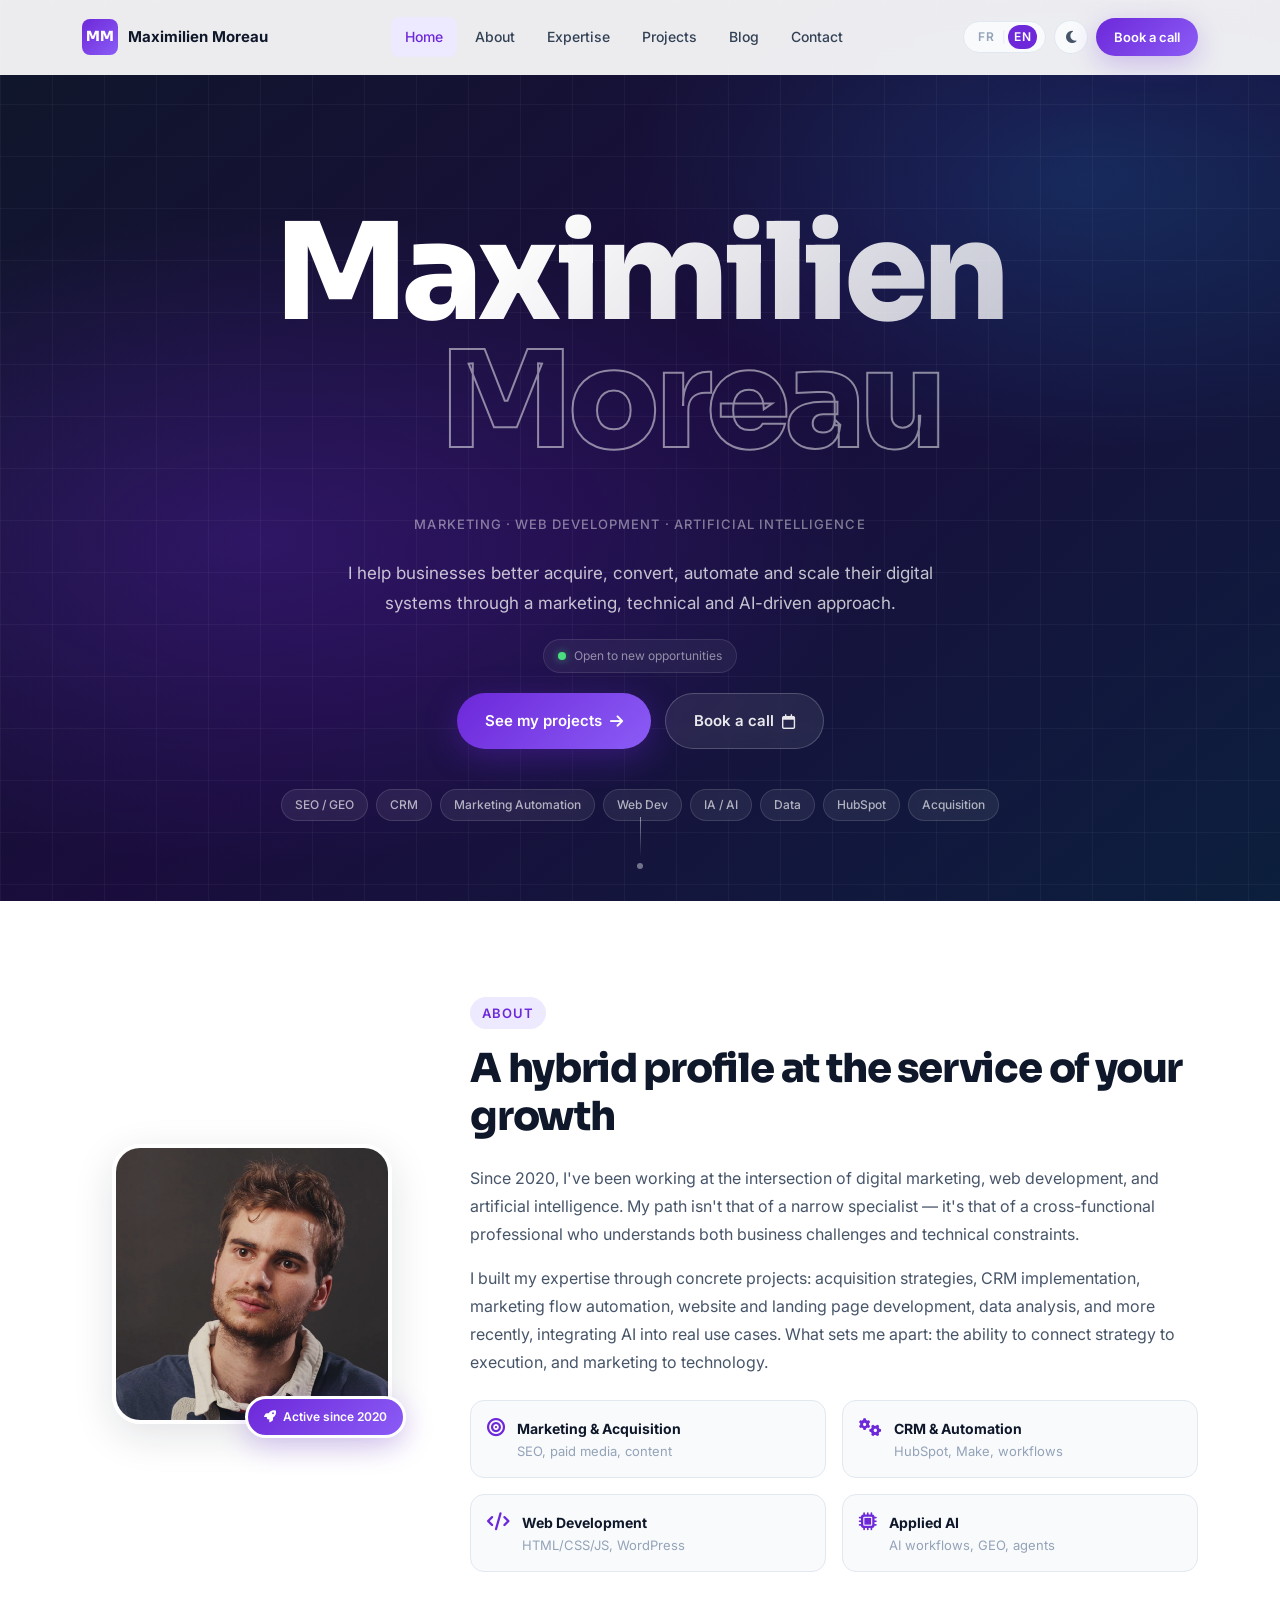
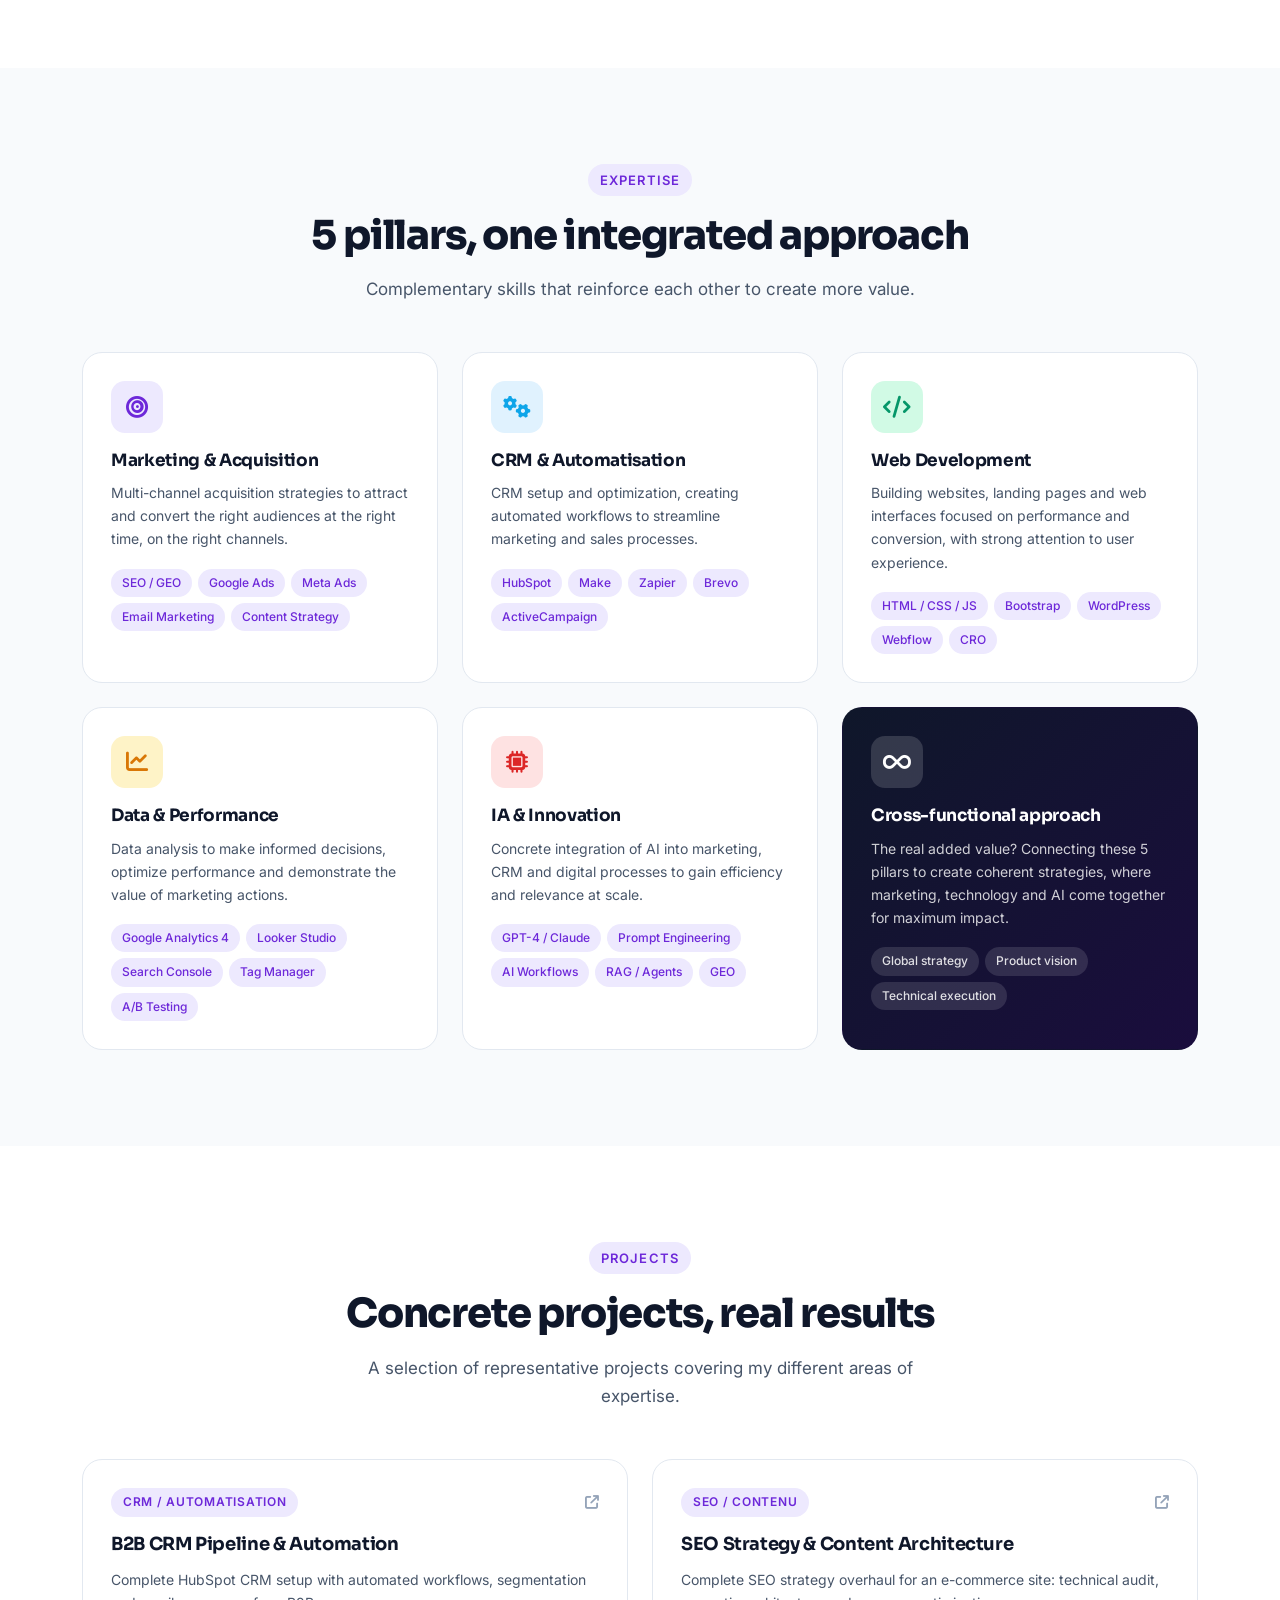
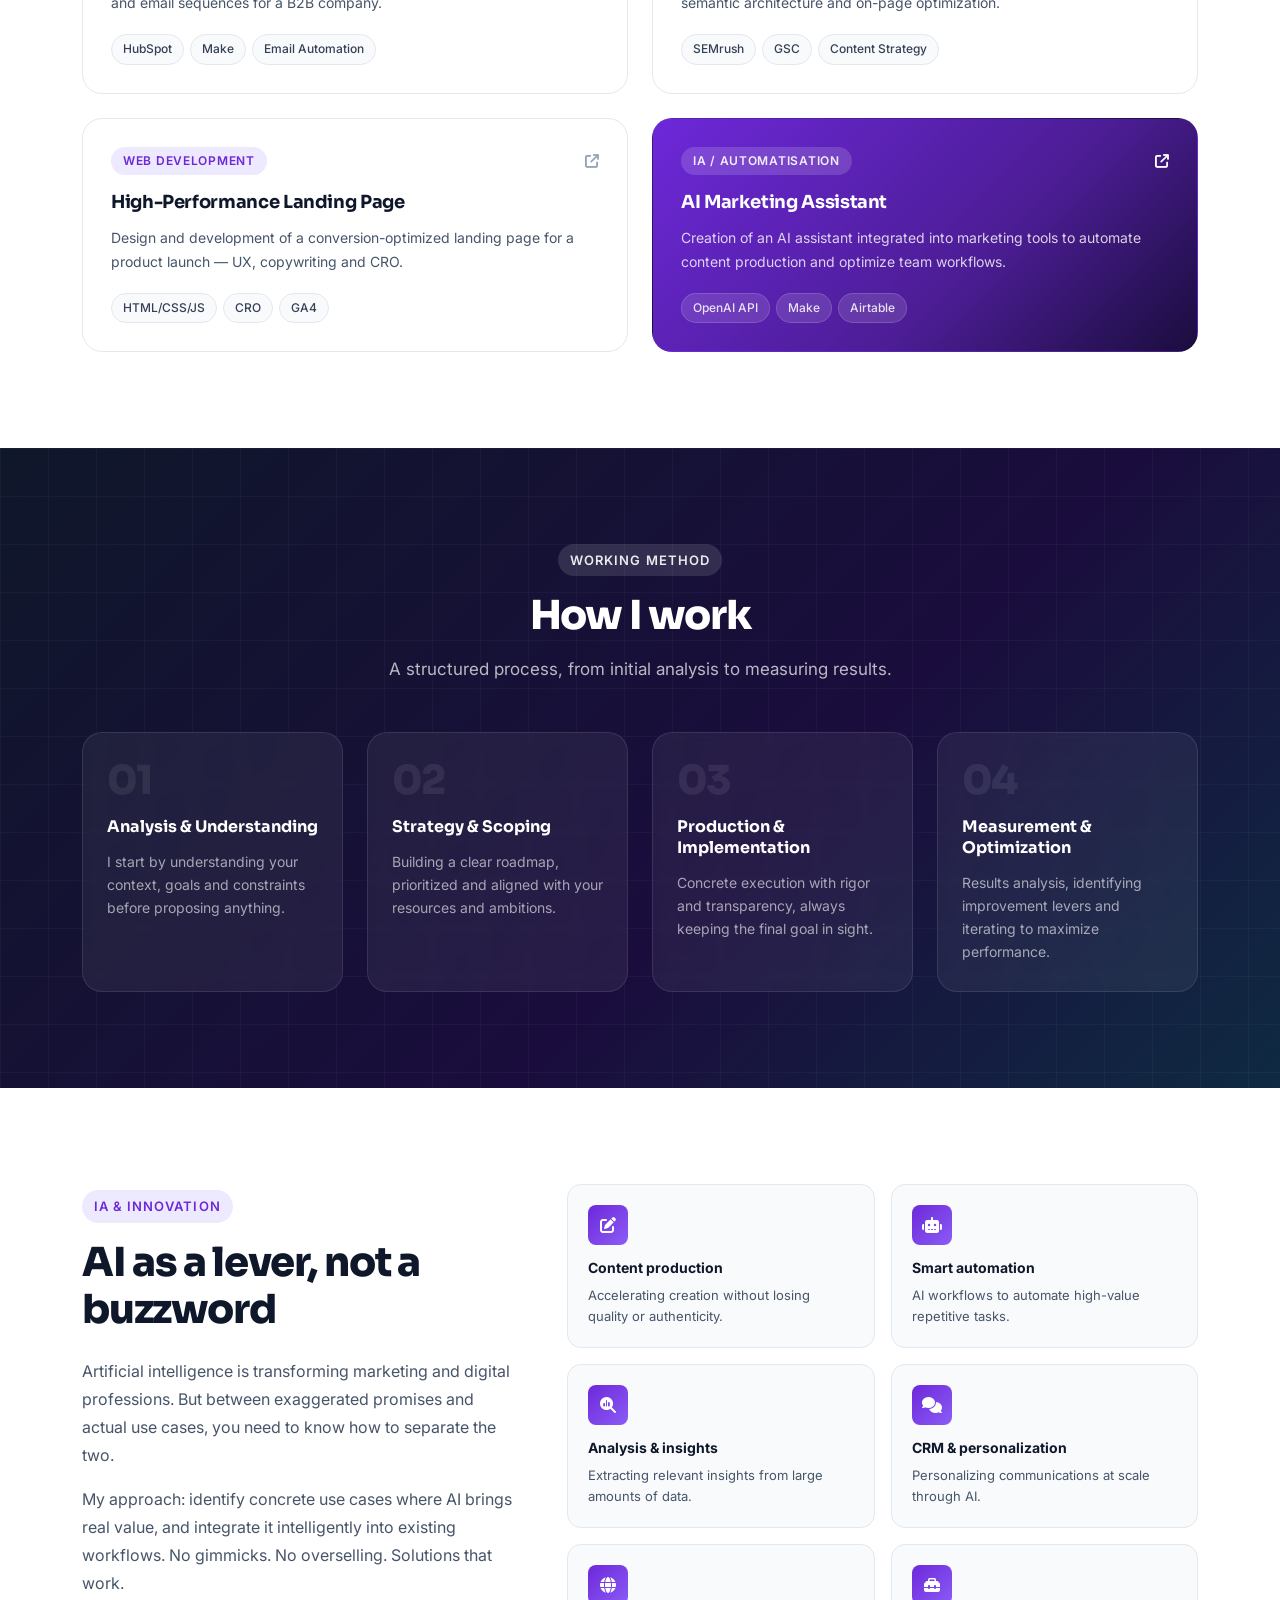
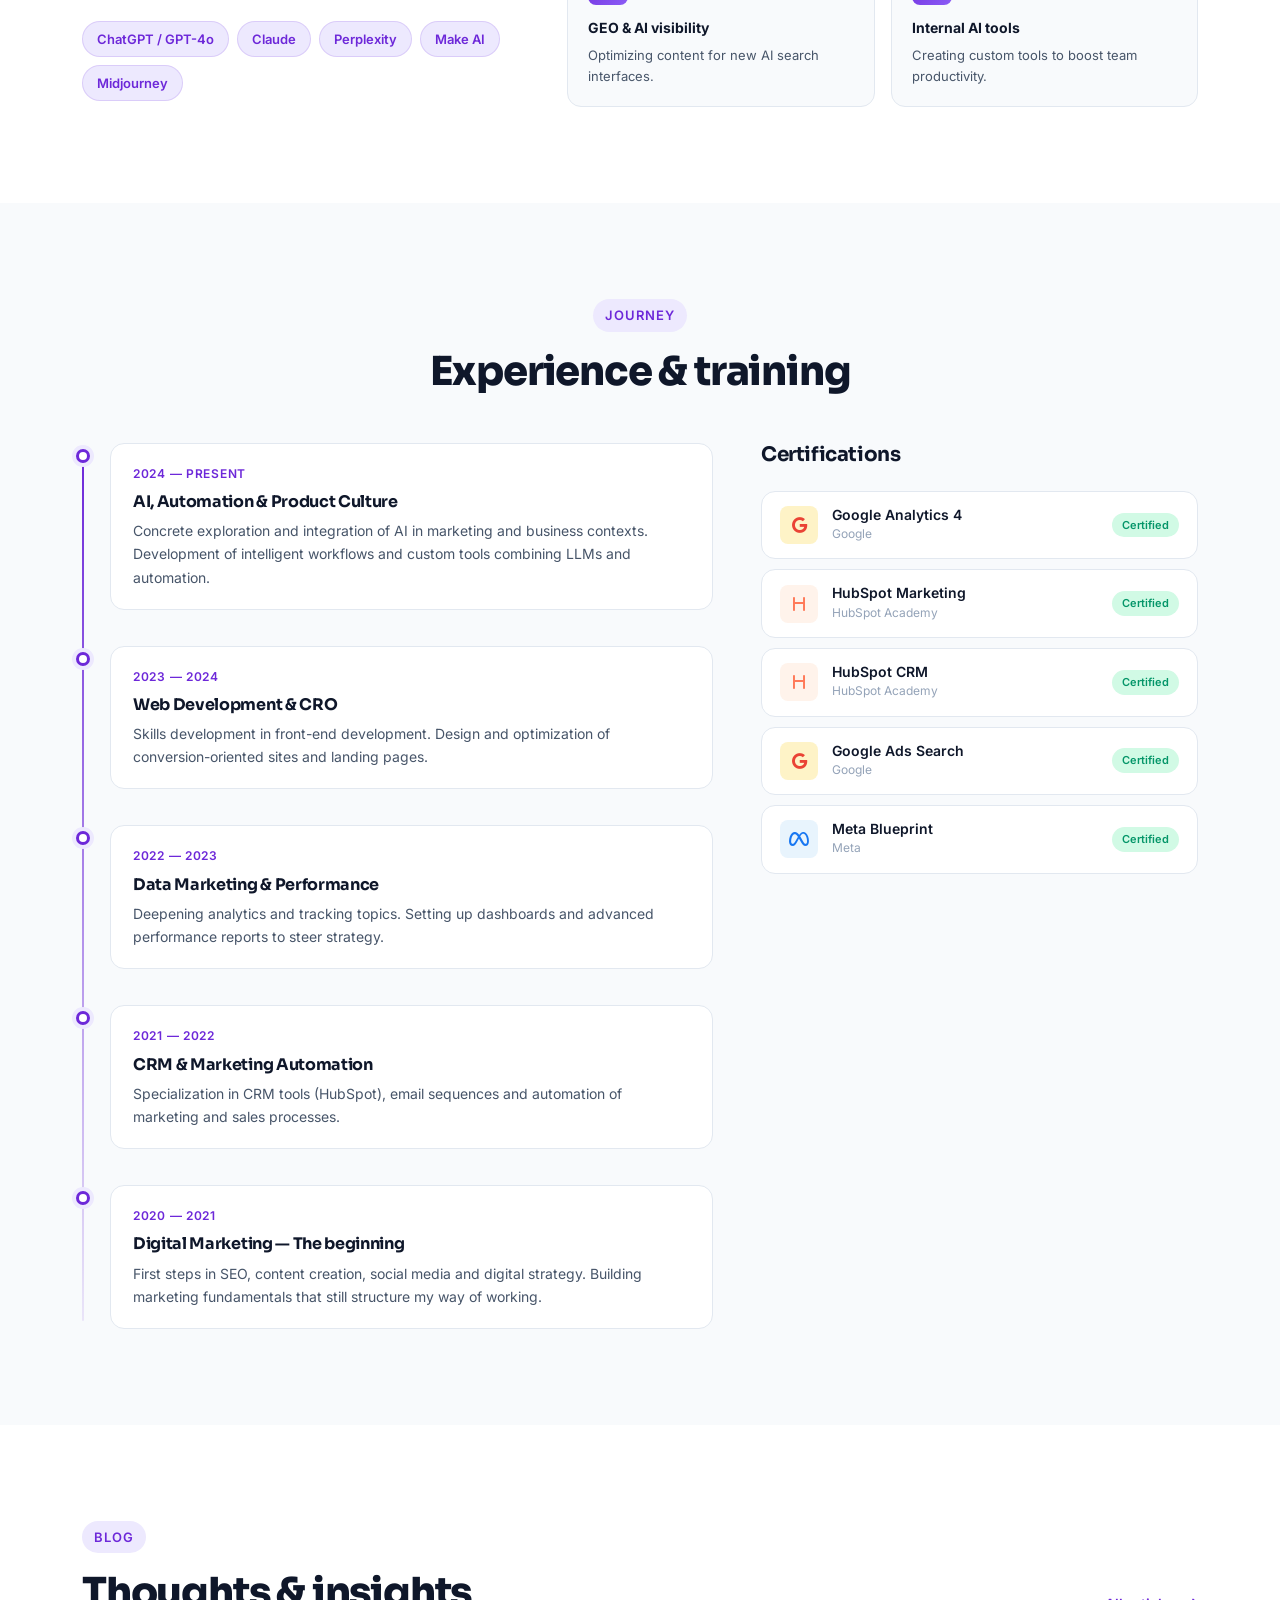
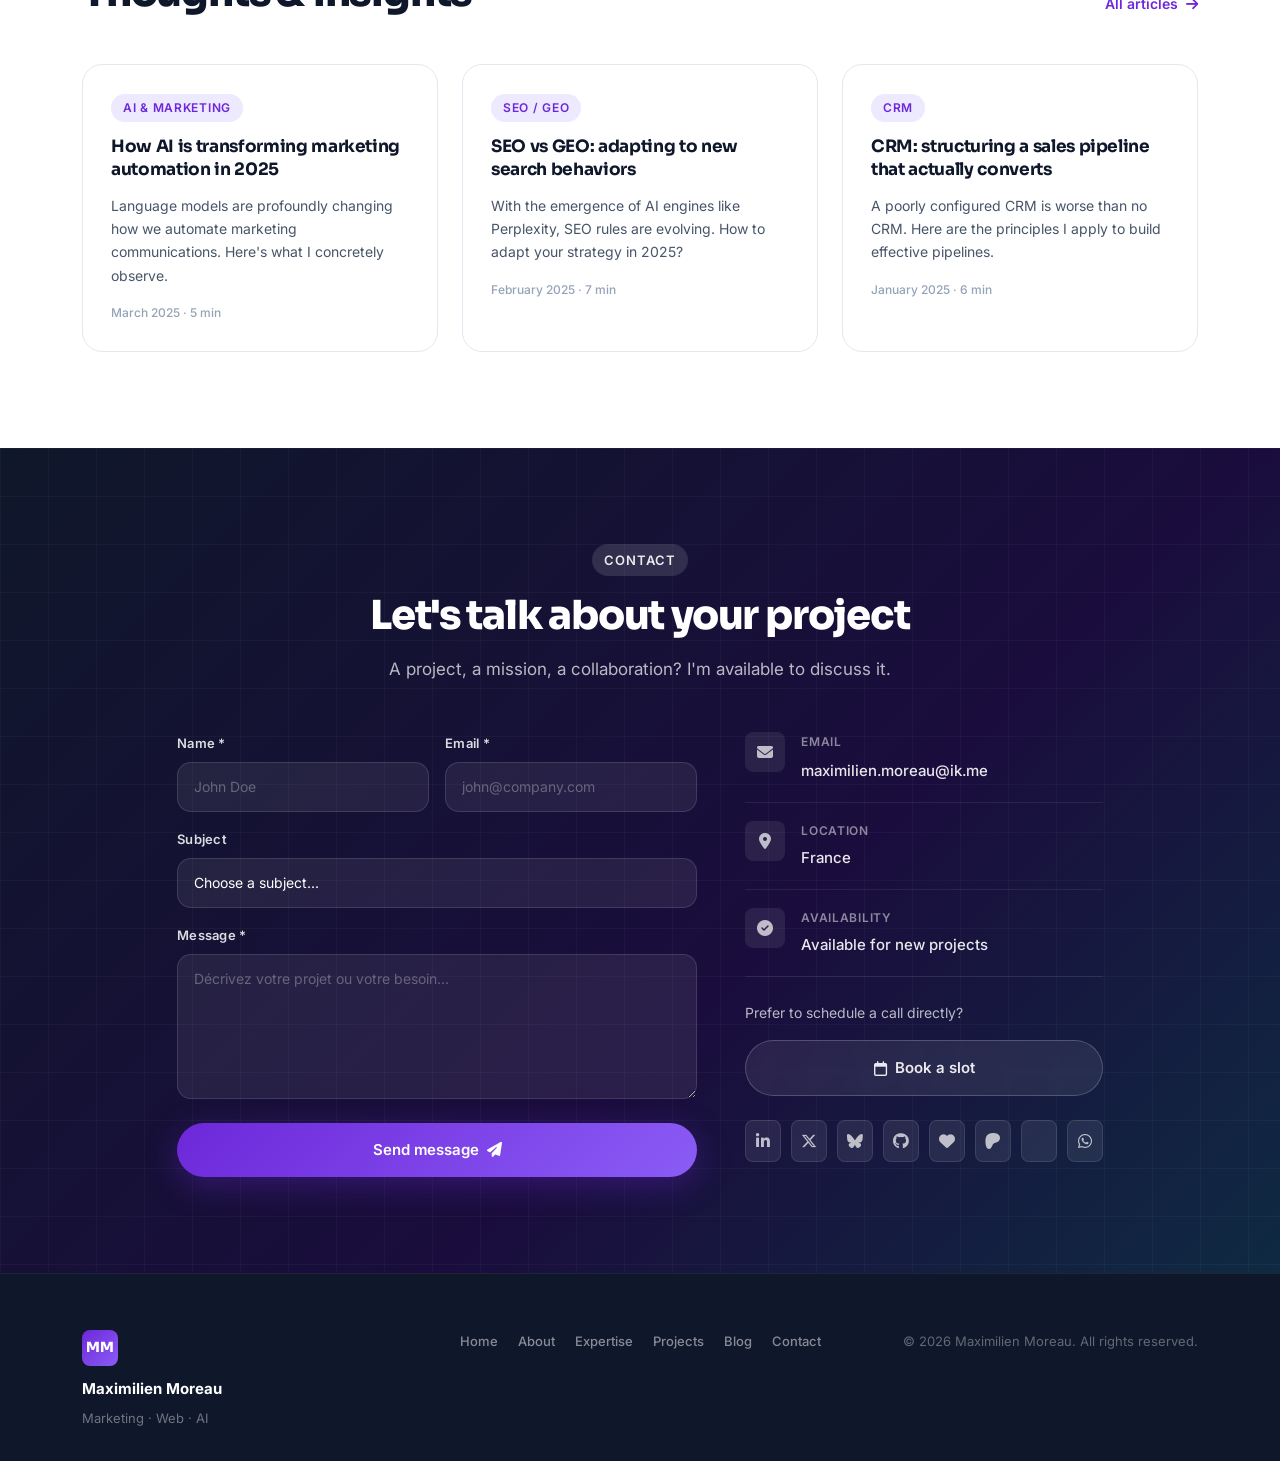
==== commit fccacce0: "modification-tests" ====
--- a/index.html
+++ b/index.html
@@ -92,42 +92,40 @@
   <div class="container position-relative">
     <div class="hero-editorial">
 
+      <div class="hero-ed-name">
+        <span class="hero-ed-line1">Maximilien</span>
+        <span class="hero-ed-line2">Moreau</span>
+      </div>
+
+      <div class="hero-ed-roles">
+        <span data-lang="fr">Marketing · Développement web · Intelligence artificielle</span>
+        <span data-lang="en" hidden>Marketing · Web development · Artificial intelligence</span>
+      </div>
+
+      <p class="hero-desc" data-lang="fr">
+        J'aide les entreprises à mieux acquérir, convertir, automatiser et faire évoluer leurs dispositifs digitaux grâce à une approche à la fois marketing, technique et orientée IA.
+      </p>
+      <p class="hero-desc" data-lang="en" hidden>
+        I help businesses better acquire, convert, automate and scale their digital systems through a marketing, technical and AI-driven approach.
+      </p>
+
       <div class="hero-badge">
         <span class="badge-dot"></span>
         <span data-lang="fr">Disponible pour de nouveaux projets</span>
         <span data-lang="en" hidden>Open to new opportunities</span>
       </div>
 
-      <div class="hero-ed-name">
-        <span class="hero-ed-line1">Maximilien</span>
-        <span class="hero-ed-line2">Moreau</span>
-      </div>
-
-      <div class="hero-ed-bottom">
-        <div class="hero-ed-roles">
-          <span data-lang="fr">Marketing<br>Développement web<br>Intelligence artificielle</span>
-          <span data-lang="en" hidden>Marketing<br>Web development<br>Artificial intelligence</span>
-        </div>
-        <div class="hero-ed-right">
-          <p class="hero-desc" data-lang="fr">
-            J'aide les entreprises à mieux acquérir, convertir, automatiser et faire évoluer leurs dispositifs digitaux grâce à une approche à la fois marketing, technique et orientée IA.
-          </p>
-          <p class="hero-desc" data-lang="en" hidden>
-            I help businesses better acquire, convert, automate and scale their digital systems through a marketing, technical and AI-driven approach.
-          </p>
-          <div class="hero-actions">
-            <a href="#projets" class="btn-hero-primary">
-              <span data-lang="fr">Voir mes projets</span>
-              <span data-lang="en" hidden>See my projects</span>
-              <i class="fa-solid fa-arrow-right ms-2"></i>
-            </a>
-            <a href="#contact" class="btn-hero-outline">
-              <span data-lang="fr">Réserver un appel</span>
-              <span data-lang="en" hidden>Book a call</span>
-              <i class="fa-regular fa-calendar ms-2"></i>
-            </a>
-          </div>
-        </div>
+      <div class="hero-actions">
+        <a href="#projets" class="btn-hero-primary">
+          <span data-lang="fr">Voir mes projets</span>
+          <span data-lang="en" hidden>See my projects</span>
+          <i class="fa-solid fa-arrow-right ms-2"></i>
+        </a>
+        <a href="#contact" class="btn-hero-outline">
+          <span data-lang="fr">Réserver un appel</span>
+          <span data-lang="en" hidden>Book a call</span>
+          <i class="fa-regular fa-calendar ms-2"></i>
+        </a>
       </div>
 
       <div class="hero-tags">
--- a/style.css
+++ b/style.css
@@ -498,6 +498,8 @@
   padding: 130px 0 80px;
   display: flex;
   flex-direction: column;
+  align-items: center;
+  text-align: center;
 }
 
 .hero-ed-name {
@@ -552,18 +554,11 @@
   color: rgba(255, 255, 255, 0.45);
   letter-spacing: 0.08em;
   text-transform: uppercase;
-  line-height: 2.4;
-  padding-top: 6px;
-}
-
-.hero-ed-right {
-  display: flex;
-  flex-direction: column;
+  margin-bottom: 24px;
 }
 
 .hero-badge {
   display: inline-flex;
-  align-self: flex-start;
   align-items: center;
   gap: 8px;
   background: rgba(255,255,255,0.05);
@@ -573,7 +568,8 @@
   font-size: 12px;
   font-weight: 400;
   color: rgba(255,255,255,0.5);
-  margin-bottom: 32px;
+  margin-top: 20px;
+  margin-bottom: 20px;
   backdrop-filter: blur(4px);
 }
 
@@ -618,16 +614,18 @@
   font-size: clamp(15px, 2vw, 17px);
   color: rgba(255,255,255,0.75);
   line-height: 1.75;
-  max-width: 620px;
+  max-width: 600px;
   margin-bottom: 0;
+  text-align: center;
 }
 
 /* Hero buttons */
 .hero-actions {
   display: flex;
   flex-wrap: wrap;
+  justify-content: center;
   gap: 14px;
-  margin-top: 36px;
+  margin-top: 0;
   margin-bottom: 40px;
 }
 
@@ -682,6 +680,7 @@
 .hero-tags {
   display: flex;
   flex-wrap: wrap;
+  justify-content: center;
   gap: 8px;
 }
 
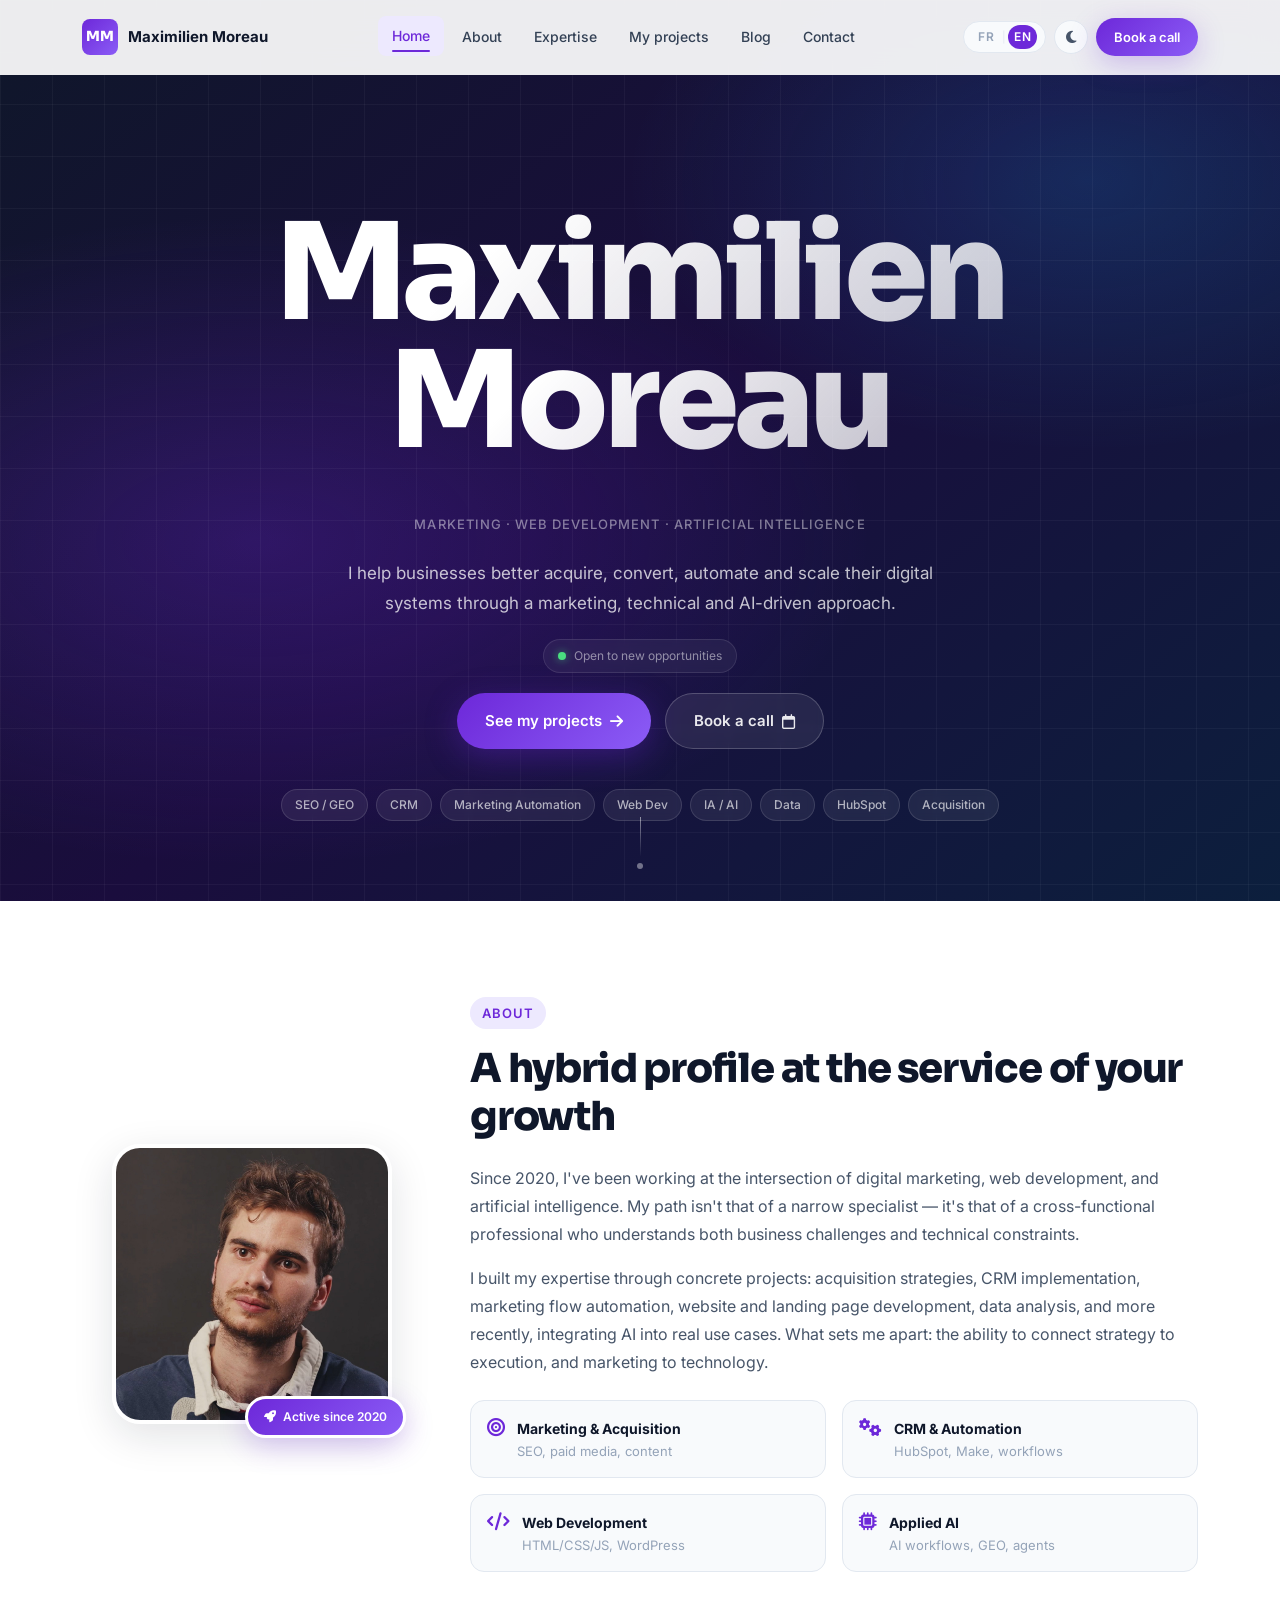
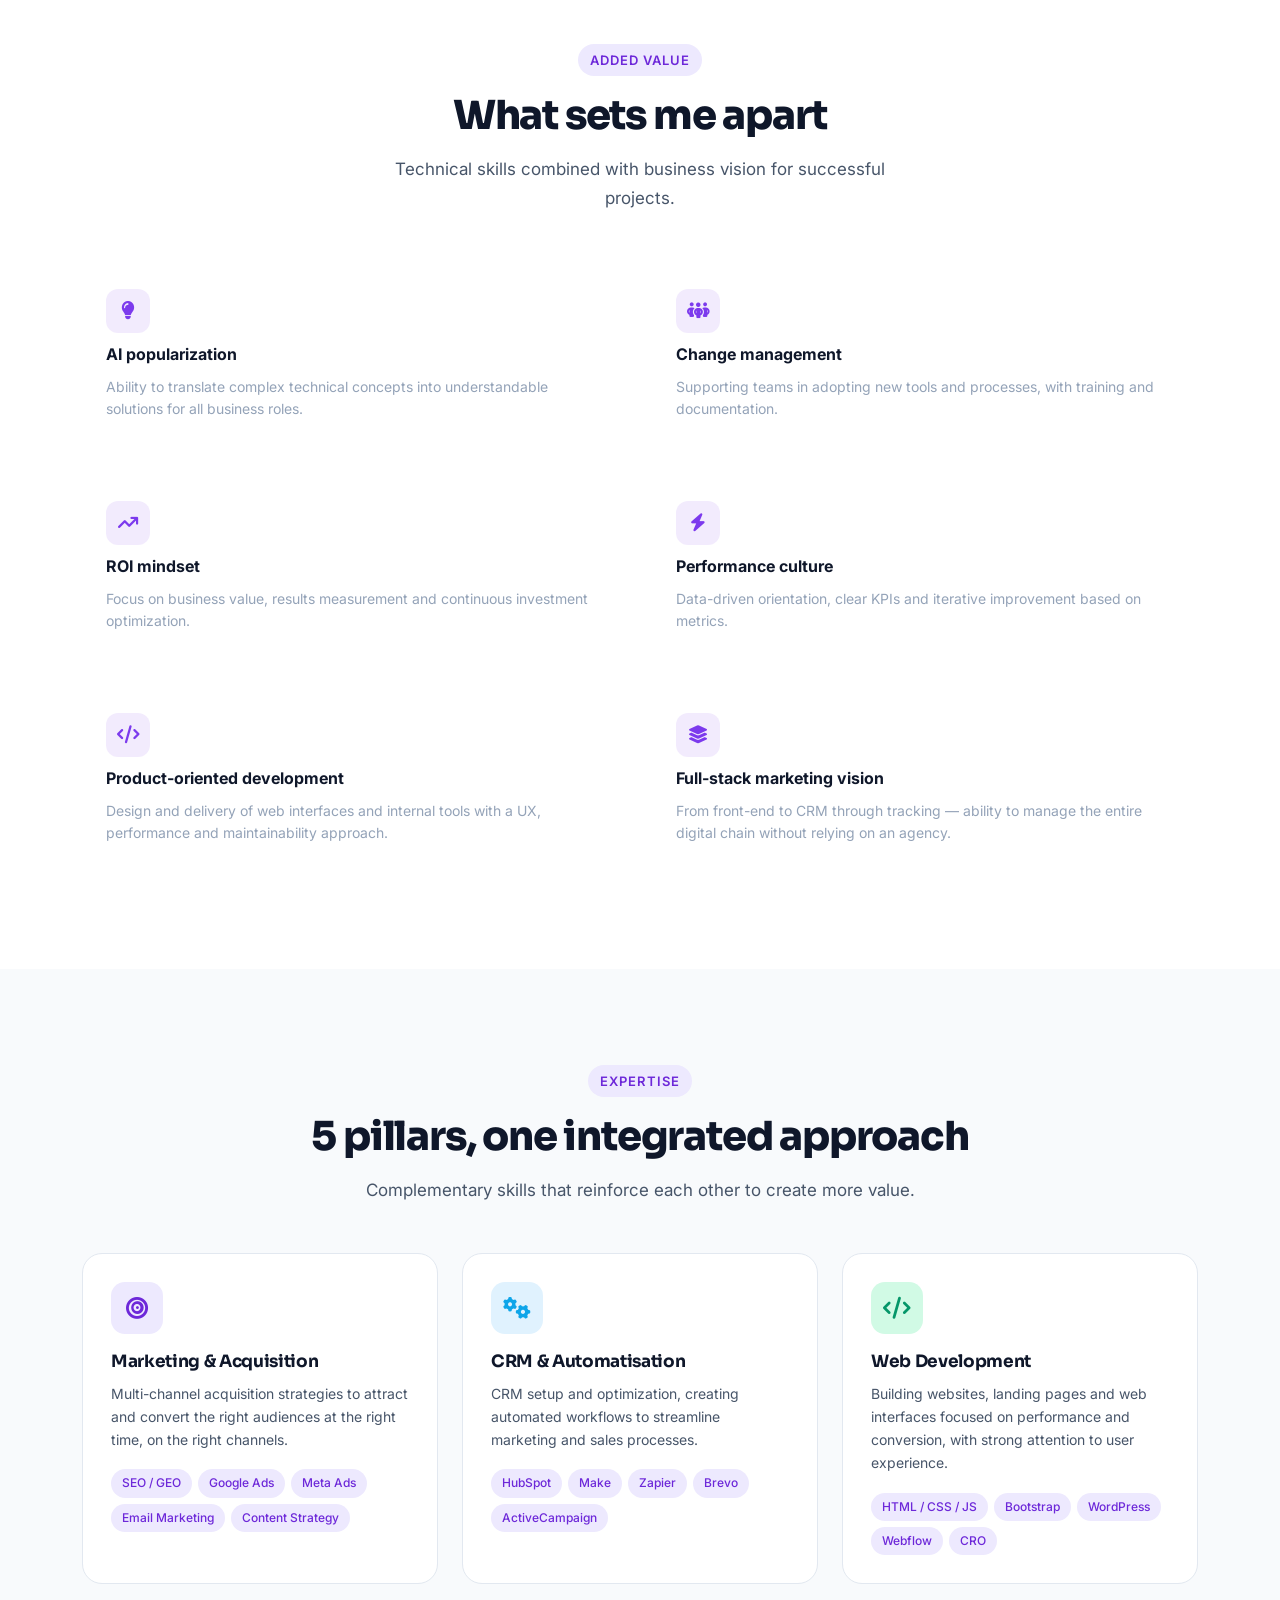
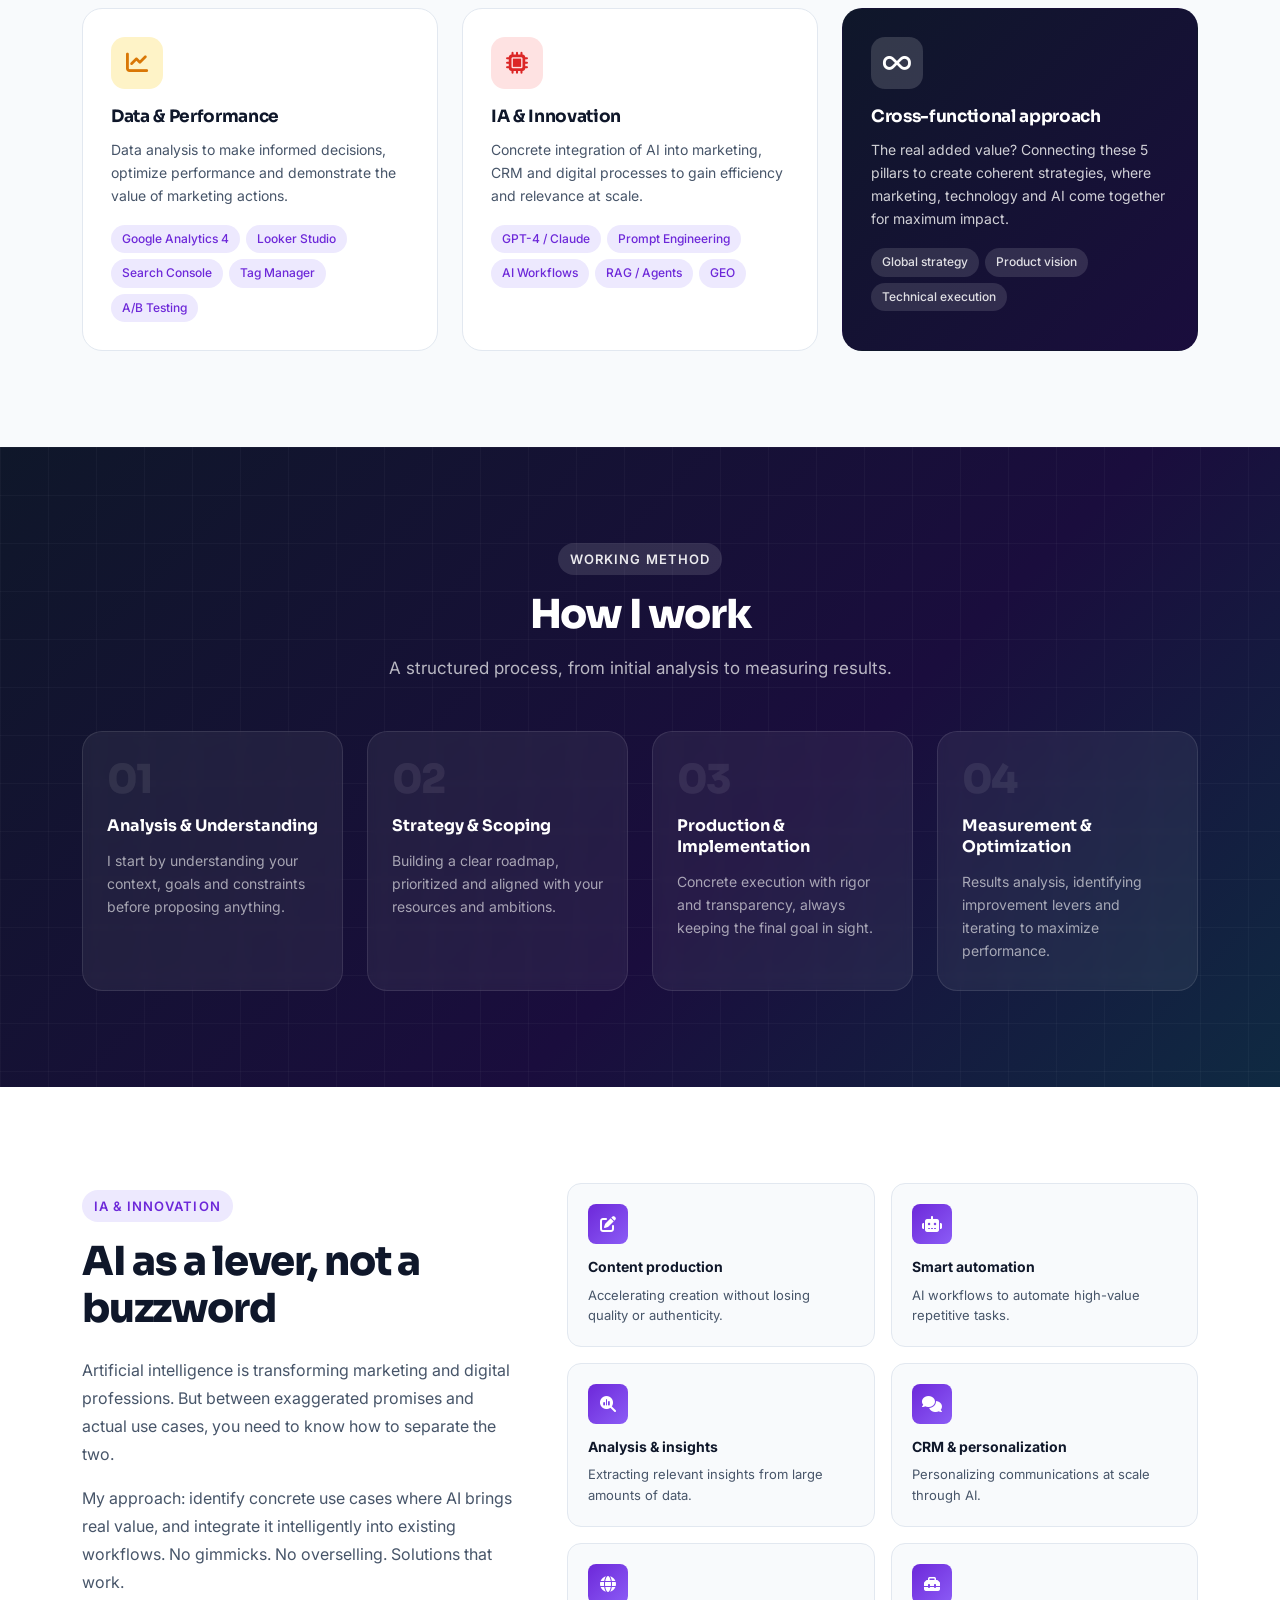
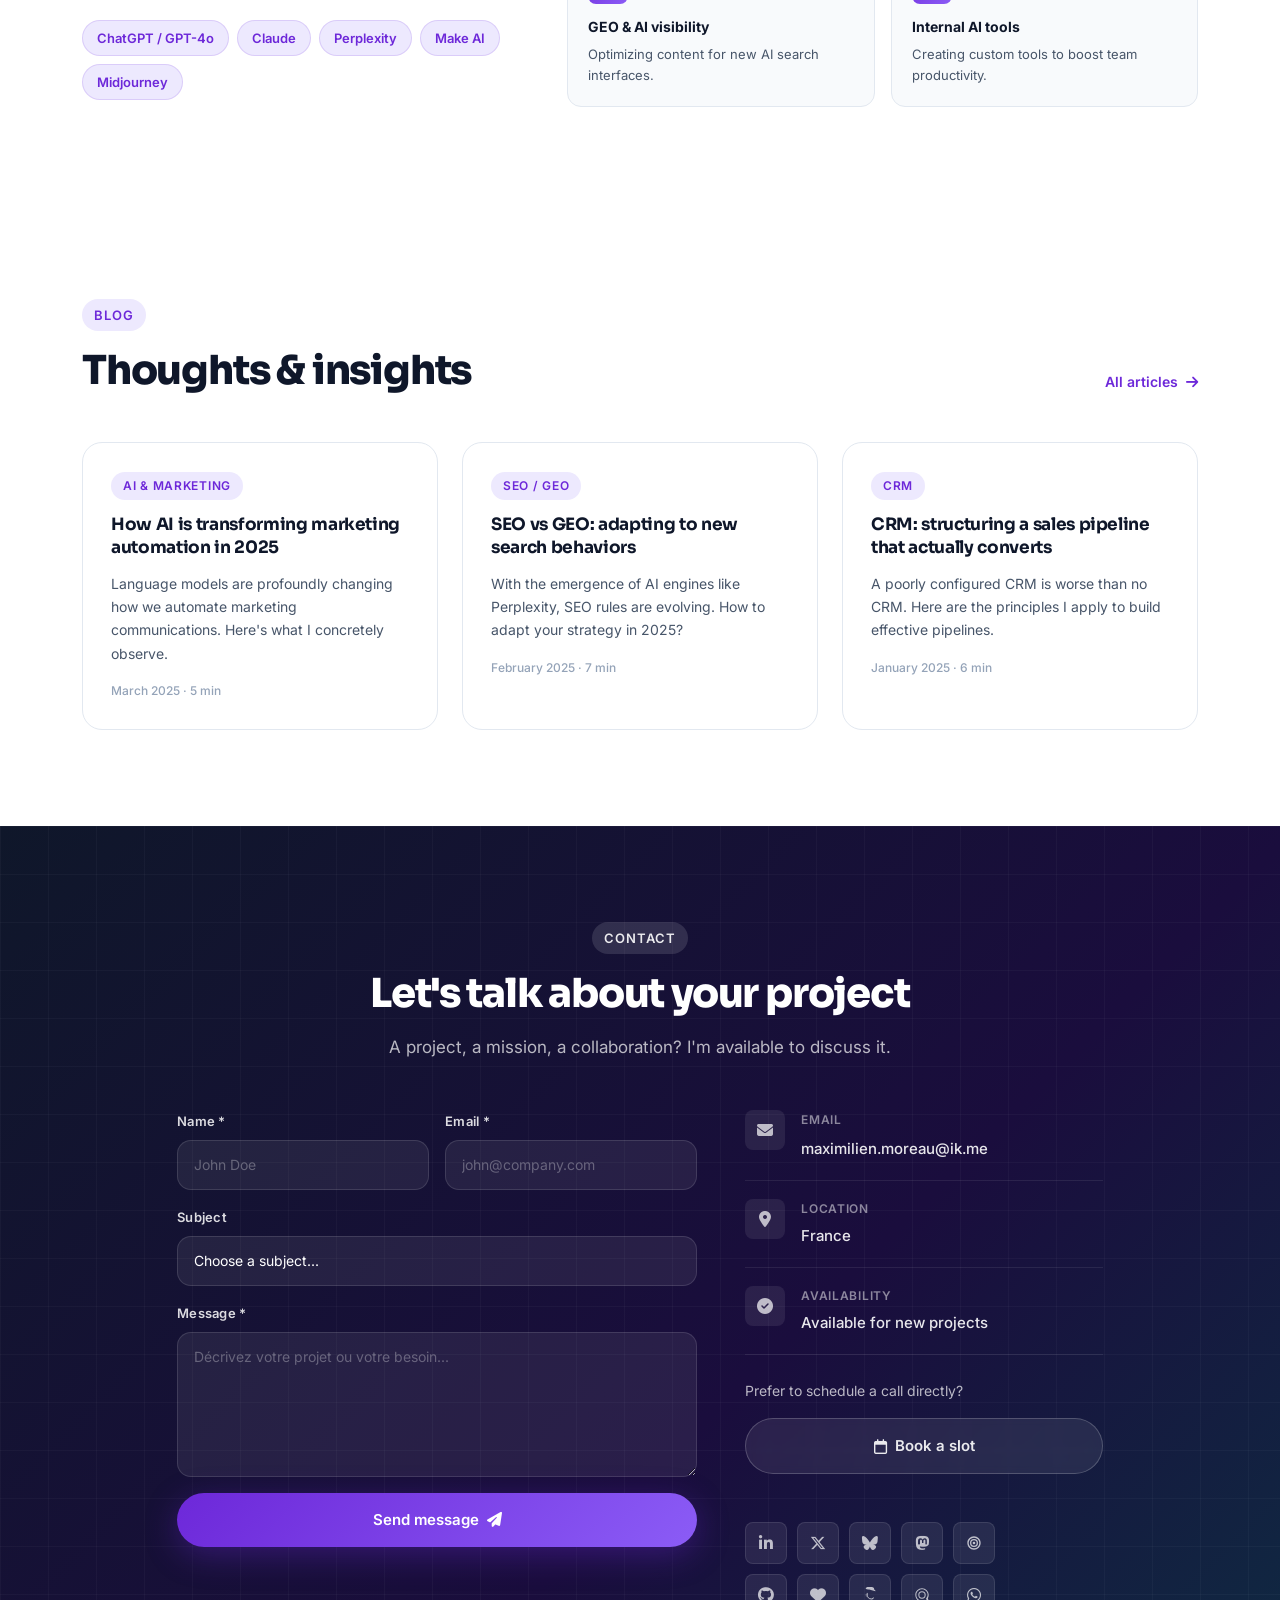
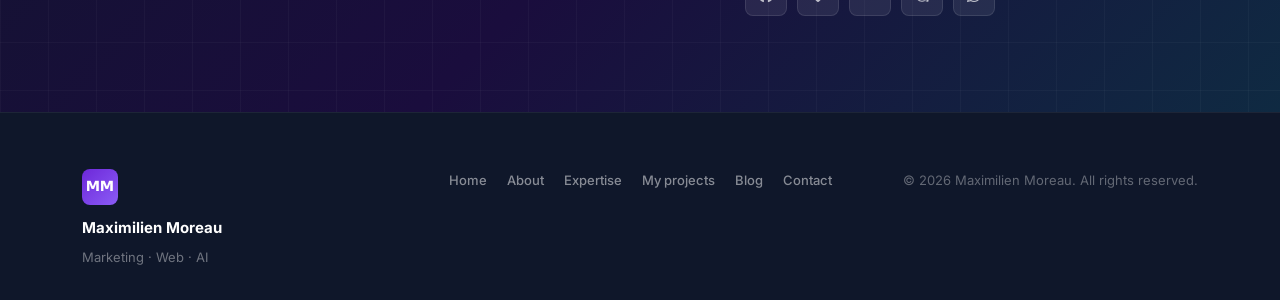
==== commit 5ecc9dec: "website-updates-features" ====
--- a/index.html
+++ b/index.html
@@ -15,7 +15,7 @@
   <!-- Google Fonts -->
   <link href="https://fonts.googleapis.com/css2?family=Inter:wght@300;400;500;600;700;800&family=Sora:wght@600;700;800&display=swap" rel="stylesheet">
   <!-- Font Awesome 6 -->
-  <link rel="stylesheet" href="https://cdnjs.cloudflare.com/ajax/libs/font-awesome/6.5.0/css/all.min.css">
+  <link rel="stylesheet" href="https://cdnjs.cloudflare.com/ajax/libs/font-awesome/6.7.2/css/all.min.css">
   <!-- Custom CSS -->
   <link rel="stylesheet" href="style.css">
   <!-- Dark mode init (prevents flash) -->
@@ -38,7 +38,7 @@
         <button class="lang-btn" id="btnEn" onclick="setLang('en')">EN</button>
       </div>
       <button class="theme-toggle-btn" id="btnTheme" onclick="toggleTheme()" aria-label="Basculer mode sombre">
-        <i class="fa-solid fa-moon" id="themeIcon"></i>
+        <i class="fa-solid fa-lightbulb" id="themeIcon"></i>
       </button>
       <a href="#contact" class="btn-nav-cta d-none d-lg-inline-flex">
         <span data-lang="fr">Réserver un appel</span>
@@ -70,9 +70,9 @@
           </a>
         </li>
         <li class="nav-item">
-          <a class="nav-link" href="#projets">
-            <span data-lang="fr">Projets</span>
-            <span data-lang="en" hidden>Projects</span>
+          <a class="nav-link" href="projets.html">
+            <span data-lang="fr">Mes projets</span>
+            <span data-lang="en" hidden>My projects</span>
           </a>
         </li>
         <li class="nav-item">
@@ -171,7 +171,7 @@
           <span data-lang="en" hidden>A hybrid profile at the service of your growth</span>
         </h2>
         <p class="body-text mb-3" data-lang="fr">
-          Depuis 2020, j'évolue à l'intersection du marketing digital, du développement web et de l'intelligence artificielle. Mon parcours n'est pas celui d'un spécialiste enfermé dans une case — c'est celui d'un professionnel transversal qui comprend aussi bien les enjeux business que les contraintes techniques.
+          Depuis 2020, j'évolue à l'intersection du marketing digital, du développement web et de l'intelligence artificielle. Mes projets n'est pas celui d'un spécialiste enfermé dans une case — c'est celui d'un professionnel transversal qui comprend aussi bien les enjeux business que les contraintes techniques.
         </p>
         <p class="body-text mb-3" data-lang="en" hidden>
           Since 2020, I've been working at the intersection of digital marketing, web development, and artificial intelligence. My path isn't that of a narrow specialist — it's that of a cross-functional professional who understands both business challenges and technical constraints.
@@ -230,6 +230,81 @@
         </div>
       </div>
     </div>
+
+    <!-- Ce qui me distingue -->
+    <div class="distingue-section mt-5 pt-4">
+      <div class="text-center mb-5">
+        <div class="section-label">
+          <span data-lang="fr">Valeur ajoutée</span>
+          <span data-lang="en" hidden>Added value</span>
+        </div>
+        <h2 class="section-title">
+          <span data-lang="fr">Ce qui me distingue</span>
+          <span data-lang="en" hidden>What sets me apart</span>
+        </h2>
+        <p class="section-subtitle">
+          <span data-lang="fr">Des compétences techniques alliées à une vision business pour des projets réussis.</span>
+          <span data-lang="en" hidden>Technical skills combined with business vision for successful projects.</span>
+        </p>
+      </div>
+      <div class="row g-4">
+        <div class="col-md-6">
+          <div class="distingue-card">
+            <div class="distingue-icon"><i class="fa-solid fa-lightbulb"></i></div>
+            <h4 class="distingue-title" data-lang="fr">Vulgarisation IA</h4>
+            <h4 class="distingue-title" data-lang="en" hidden>AI popularization</h4>
+            <p class="distingue-desc" data-lang="fr">Capacité à traduire des concepts techniques complexes en solutions compréhensibles pour tous les métiers.</p>
+            <p class="distingue-desc" data-lang="en" hidden>Ability to translate complex technical concepts into understandable solutions for all business roles.</p>
+          </div>
+        </div>
+        <div class="col-md-6">
+          <div class="distingue-card">
+            <div class="distingue-icon"><i class="fa-solid fa-people-group"></i></div>
+            <h4 class="distingue-title" data-lang="fr">Conduite du changement</h4>
+            <h4 class="distingue-title" data-lang="en" hidden>Change management</h4>
+            <p class="distingue-desc" data-lang="fr">Accompagnement des équipes dans l'adoption de nouveaux outils et processus, formation et documentation.</p>
+            <p class="distingue-desc" data-lang="en" hidden>Supporting teams in adopting new tools and processes, with training and documentation.</p>
+          </div>
+        </div>
+        <div class="col-md-6">
+          <div class="distingue-card">
+            <div class="distingue-icon"><i class="fa-solid fa-arrow-trend-up"></i></div>
+            <h4 class="distingue-title" data-lang="fr">Sens du ROI</h4>
+            <h4 class="distingue-title" data-lang="en" hidden>ROI mindset</h4>
+            <p class="distingue-desc" data-lang="fr">Focus sur la valeur business, mesure des résultats et optimisation continue des investissements.</p>
+            <p class="distingue-desc" data-lang="en" hidden>Focus on business value, results measurement and continuous investment optimization.</p>
+          </div>
+        </div>
+        <div class="col-md-6">
+          <div class="distingue-card">
+            <div class="distingue-icon"><i class="fa-solid fa-bolt"></i></div>
+            <h4 class="distingue-title" data-lang="fr">Culture performance</h4>
+            <h4 class="distingue-title" data-lang="en" hidden>Performance culture</h4>
+            <p class="distingue-desc" data-lang="fr">Orientation data-driven, KPIs clairs et amélioration itérative basée sur les métriques.</p>
+            <p class="distingue-desc" data-lang="en" hidden>Data-driven orientation, clear KPIs and iterative improvement based on metrics.</p>
+          </div>
+        </div>
+        <div class="col-md-6">
+          <div class="distingue-card">
+            <div class="distingue-icon"><i class="fa-solid fa-code"></i></div>
+            <h4 class="distingue-title" data-lang="fr">Développement orienté produit</h4>
+            <h4 class="distingue-title" data-lang="en" hidden>Product-oriented development</h4>
+            <p class="distingue-desc" data-lang="fr">Conception et livraison d'interfaces web et d'outils internes avec une approche UX, performance et maintenabilité.</p>
+            <p class="distingue-desc" data-lang="en" hidden>Design and delivery of web interfaces and internal tools with a UX, performance and maintainability approach.</p>
+          </div>
+        </div>
+        <div class="col-md-6">
+          <div class="distingue-card">
+            <div class="distingue-icon"><i class="fa-solid fa-layer-group"></i></div>
+            <h4 class="distingue-title" data-lang="fr">Vision full-stack marketing</h4>
+            <h4 class="distingue-title" data-lang="en" hidden>Full-stack marketing vision</h4>
+            <p class="distingue-desc" data-lang="fr">Du front-end au CRM en passant par le tracking — capacité à piloter l'ensemble de la chaîne digitale sans dépendre d'une agence.</p>
+            <p class="distingue-desc" data-lang="en" hidden>From front-end to CRM through tracking — ability to manage the entire digital chain without relying on an agency.</p>
+          </div>
+        </div>
+      </div>
+    </div>
+
   </div>
 </section>
 
@@ -366,100 +441,6 @@
   </div>
 </section>
 
-<!-- ===== PROJETS ===== -->
-<section id="projets" class="section-pad bg-white">
-  <div class="container">
-    <div class="text-center mb-5">
-      <div class="section-label">
-        <span data-lang="fr">Projets</span>
-        <span data-lang="en" hidden>Projects</span>
-      </div>
-      <h2 class="section-title">
-        <span data-lang="fr">Des projets concrets, des résultats réels</span>
-        <span data-lang="en" hidden>Concrete projects, real results</span>
-      </h2>
-      <p class="section-subtitle">
-        <span data-lang="fr">Un aperçu de projets représentatifs couvrant mes différentes expertises.</span>
-        <span data-lang="en" hidden>A selection of representative projects covering my different areas of expertise.</span>
-      </p>
-    </div>
-
-    <div class="row g-4">
-      <div class="col-md-6">
-        <div class="project-card" role="button" data-bs-toggle="modal" data-bs-target="#modal-projet1" tabindex="0">
-          <div class="project-card-header">
-            <span class="project-category">CRM / Automatisation</span>
-            <i class="fa-solid fa-arrow-up-right-from-square project-arrow"></i>
-          </div>
-          <h3 class="project-title" data-lang="fr">Pipeline CRM & Automatisation B2B</h3>
-          <h3 class="project-title" data-lang="en" hidden>B2B CRM Pipeline & Automation</h3>
-          <p class="project-desc" data-lang="fr">Mise en place complète d'un CRM HubSpot avec workflows automatisés, segmentation et séquences email pour une société B2B.</p>
-          <p class="project-desc" data-lang="en" hidden>Complete HubSpot CRM setup with automated workflows, segmentation and email sequences for a B2B company.</p>
-          <div class="project-tags">
-            <span class="project-tag">HubSpot</span>
-            <span class="project-tag">Make</span>
-            <span class="project-tag">Email Automation</span>
-          </div>
-        </div>
-      </div>
-
-      <div class="col-md-6">
-        <div class="project-card" role="button" data-bs-toggle="modal" data-bs-target="#modal-projet2" tabindex="0">
-          <div class="project-card-header">
-            <span class="project-category">SEO / Contenu</span>
-            <i class="fa-solid fa-arrow-up-right-from-square project-arrow"></i>
-          </div>
-          <h3 class="project-title" data-lang="fr">Stratégie SEO & Architecture de contenu</h3>
-          <h3 class="project-title" data-lang="en" hidden>SEO Strategy & Content Architecture</h3>
-          <p class="project-desc" data-lang="fr">Refonte complète de la stratégie SEO d'un site e-commerce : audit technique, architecture sémantique et optimisation on-page.</p>
-          <p class="project-desc" data-lang="en" hidden>Complete SEO strategy overhaul for an e-commerce site: technical audit, semantic architecture and on-page optimization.</p>
-          <div class="project-tags">
-            <span class="project-tag">SEMrush</span>
-            <span class="project-tag">GSC</span>
-            <span class="project-tag">Content Strategy</span>
-          </div>
-        </div>
-      </div>
-
-      <div class="col-md-6">
-        <div class="project-card" role="button" data-bs-toggle="modal" data-bs-target="#modal-projet3" tabindex="0">
-          <div class="project-card-header">
-            <span class="project-category" data-lang="fr">Développement Web</span>
-            <span class="project-category" data-lang="en" hidden>Web Development</span>
-            <i class="fa-solid fa-arrow-up-right-from-square project-arrow"></i>
-          </div>
-          <h3 class="project-title" data-lang="fr">Landing Page Haute Performance</h3>
-          <h3 class="project-title" data-lang="en" hidden>High-Performance Landing Page</h3>
-          <p class="project-desc" data-lang="fr">Conception et développement d'une landing page optimisée pour la conversion lors d'un lancement produit — UX, copywriting et CRO.</p>
-          <p class="project-desc" data-lang="en" hidden>Design and development of a conversion-optimized landing page for a product launch — UX, copywriting and CRO.</p>
-          <div class="project-tags">
-            <span class="project-tag">HTML/CSS/JS</span>
-            <span class="project-tag">CRO</span>
-            <span class="project-tag">GA4</span>
-          </div>
-        </div>
-      </div>
-
-      <div class="col-md-6">
-        <div class="project-card project-card-dark" role="button" data-bs-toggle="modal" data-bs-target="#modal-projet4" tabindex="0">
-          <div class="project-card-header">
-            <span class="project-category project-category-light">IA / Automatisation</span>
-            <i class="fa-solid fa-arrow-up-right-from-square project-arrow text-white"></i>
-          </div>
-          <h3 class="project-title text-white" data-lang="fr">Assistant Marketing IA</h3>
-          <h3 class="project-title text-white" data-lang="en" hidden>AI Marketing Assistant</h3>
-          <p class="project-desc text-white opacity-80" data-lang="fr">Création d'un assistant IA intégré aux outils marketing pour automatiser la production de contenus et optimiser les workflows d'équipe.</p>
-          <p class="project-desc text-white opacity-80" data-lang="en" hidden>Creation of an AI assistant integrated into marketing tools to automate content production and optimize team workflows.</p>
-          <div class="project-tags">
-            <span class="project-tag project-tag-light">OpenAI API</span>
-            <span class="project-tag project-tag-light">Make</span>
-            <span class="project-tag project-tag-light">Airtable</span>
-          </div>
-        </div>
-      </div>
-    </div>
-  </div>
-</section>
 
 <!-- ===== APPROCHE ===== -->
 <section id="approche" class="section-pad bg-dark-custom">
@@ -605,133 +586,6 @@
               <p class="ai-feature-desc" data-lang="fr">Créer des outils sur mesure pour booster la productivité des équipes.</p>
               <p class="ai-feature-desc" data-lang="en" hidden>Creating custom tools to boost team productivity.</p>
             </div>
-          </div>
-        </div>
-      </div>
-    </div>
-  </div>
-</section>
-
-<!-- ===== PARCOURS ===== -->
-<section id="parcours" class="section-pad bg-light-custom">
-  <div class="container">
-    <div class="text-center mb-5">
-      <div class="section-label">
-        <span data-lang="fr">Parcours</span>
-        <span data-lang="en" hidden>Journey</span>
-      </div>
-      <h2 class="section-title">
-        <span data-lang="fr">Expérience & formations</span>
-        <span data-lang="en" hidden>Experience & training</span>
-      </h2>
-    </div>
-
-    <div class="row g-5">
-      <div class="col-lg-7">
-        <div class="timeline">
-          <div class="timeline-item">
-            <div class="timeline-dot"></div>
-            <div class="timeline-content">
-              <span class="timeline-date">2024 — <span data-lang="fr">présent</span><span data-lang="en" hidden>present</span></span>
-              <h4 class="timeline-title" data-lang="fr">IA, Automatisation & Culture Produit</h4>
-              <h4 class="timeline-title" data-lang="en" hidden>AI, Automation & Product Culture</h4>
-              <p class="timeline-desc" data-lang="fr">Exploration et intégration concrète de l'IA dans des contextes marketing et business. Développement de workflows intelligents et d'outils sur mesure combinant LLMs et automatisation.</p>
-              <p class="timeline-desc" data-lang="en" hidden>Concrete exploration and integration of AI in marketing and business contexts. Development of intelligent workflows and custom tools combining LLMs and automation.</p>
-            </div>
-          </div>
-          <div class="timeline-item">
-            <div class="timeline-dot"></div>
-            <div class="timeline-content">
-              <span class="timeline-date">2023 — 2024</span>
-              <h4 class="timeline-title" data-lang="fr">Développement Web & CRO</h4>
-              <h4 class="timeline-title" data-lang="en" hidden>Web Development & CRO</h4>
-              <p class="timeline-desc" data-lang="fr">Montée en compétences sur le développement front-end. Conception et optimisation de sites et landing pages orientés conversion et performance.</p>
-              <p class="timeline-desc" data-lang="en" hidden>Skills development in front-end development. Design and optimization of conversion-oriented sites and landing pages.</p>
-            </div>
-          </div>
-          <div class="timeline-item">
-            <div class="timeline-dot"></div>
-            <div class="timeline-content">
-              <span class="timeline-date">2022 — 2023</span>
-              <h4 class="timeline-title" data-lang="fr">Data Marketing & Performance</h4>
-              <h4 class="timeline-title" data-lang="en" hidden>Data Marketing & Performance</h4>
-              <p class="timeline-desc" data-lang="fr">Approfondissement des sujets analytics et tracking. Mise en place de dashboards et rapports de performance avancés pour piloter la stratégie.</p>
-              <p class="timeline-desc" data-lang="en" hidden>Deepening analytics and tracking topics. Setting up dashboards and advanced performance reports to steer strategy.</p>
-            </div>
-          </div>
-          <div class="timeline-item">
-            <div class="timeline-dot"></div>
-            <div class="timeline-content">
-              <span class="timeline-date">2021 — 2022</span>
-              <h4 class="timeline-title" data-lang="fr">CRM & Marketing Automation</h4>
-              <h4 class="timeline-title" data-lang="en" hidden>CRM & Marketing Automation</h4>
-              <p class="timeline-desc" data-lang="fr">Spécialisation sur les outils CRM (HubSpot), les séquences email et l'automatisation des processus marketing et commerciaux.</p>
-              <p class="timeline-desc" data-lang="en" hidden>Specialization in CRM tools (HubSpot), email sequences and automation of marketing and sales processes.</p>
-            </div>
-          </div>
-          <div class="timeline-item">
-            <div class="timeline-dot"></div>
-            <div class="timeline-content">
-              <span class="timeline-date">2020 — 2021</span>
-              <h4 class="timeline-title" data-lang="fr">Marketing Digital — Les débuts</h4>
-              <h4 class="timeline-title" data-lang="en" hidden>Digital Marketing — The beginning</h4>
-              <p class="timeline-desc" data-lang="fr">Premiers pas en SEO, création de contenu, réseaux sociaux et stratégie digitale. Construction des fondamentaux marketing qui structurent encore ma façon de travailler.</p>
-              <p class="timeline-desc" data-lang="en" hidden>First steps in SEO, content creation, social media and digital strategy. Building marketing fundamentals that still structure my way of working.</p>
-            </div>
-          </div>
-        </div>
-      </div>
-
-      <div class="col-lg-5">
-        <h3 class="certif-section-title mb-4">
-          <span data-lang="fr">Certifications</span>
-          <span data-lang="en" hidden>Certifications</span>
-        </h3>
-        <div class="certif-list">
-          <div class="certif-item">
-            <div class="certif-icon certif-icon-google"><i class="fa-brands fa-google"></i></div>
-            <div class="certif-info">
-              <div class="certif-name">Google Analytics 4</div>
-              <div class="certif-issuer">Google</div>
-            </div>
-            <span class="certif-badge" data-lang="fr">Certifié</span>
-            <span class="certif-badge" data-lang="en" hidden>Certified</span>
-          </div>
-          <div class="certif-item">
-            <div class="certif-icon certif-icon-hubspot"><i class="fa-solid fa-h"></i></div>
-            <div class="certif-info">
-              <div class="certif-name">HubSpot Marketing</div>
-              <div class="certif-issuer">HubSpot Academy</div>
-            </div>
-            <span class="certif-badge" data-lang="fr">Certifié</span>
-            <span class="certif-badge" data-lang="en" hidden>Certified</span>
-          </div>
-          <div class="certif-item">
-            <div class="certif-icon certif-icon-hubspot"><i class="fa-solid fa-h"></i></div>
-            <div class="certif-info">
-              <div class="certif-name">HubSpot CRM</div>
-              <div class="certif-issuer">HubSpot Academy</div>
-            </div>
-            <span class="certif-badge" data-lang="fr">Certifié</span>
-            <span class="certif-badge" data-lang="en" hidden>Certified</span>
-          </div>
-          <div class="certif-item">
-            <div class="certif-icon certif-icon-google"><i class="fa-brands fa-google"></i></div>
-            <div class="certif-info">
-              <div class="certif-name">Google Ads Search</div>
-              <div class="certif-issuer">Google</div>
-            </div>
-            <span class="certif-badge" data-lang="fr">Certifié</span>
-            <span class="certif-badge" data-lang="en" hidden>Certified</span>
-          </div>
-          <div class="certif-item">
-            <div class="certif-icon certif-icon-meta"><i class="fa-brands fa-meta"></i></div>
-            <div class="certif-info">
-              <div class="certif-name">Meta Blueprint</div>
-              <div class="certif-issuer">Meta</div>
-            </div>
-            <span class="certif-badge" data-lang="fr">Certifié</span>
-            <span class="certif-badge" data-lang="en" hidden>Certified</span>
           </div>
         </div>
       </div>
@@ -856,7 +710,7 @@
                   <label class="form-label-custom">Message *</label>
                   <textarea class="form-control-custom" name="message" rows="5" placeholder="Décrivez votre projet ou votre besoin..." required></textarea>
                 </div>
-                <div class="col-12">
+                <div class="col-12 mt-2">
                   <button type="submit" class="btn-hero-primary w-100 justify-content-center">
                     <span data-lang="fr">Envoyer le message</span>
                     <span data-lang="en" hidden>Send message</span>
@@ -905,7 +759,7 @@
                 </a>
               </div>
 
-              <div class="social-links-contact mt-4">
+              <div class="social-links-contact mt-5">
                 <a href="https://www.linkedin.com/in/maximilienmoreau" class="social-link-icon" aria-label="LinkedIn" title="LinkedIn" target="_blank" rel="noopener noreferrer">
                   <i class="fa-brands fa-linkedin-in"></i>
                 </a>
@@ -915,17 +769,23 @@
                 <a href="https://bsky.app/profile/maximilien.bsky.social" class="social-link-icon" aria-label="Bluesky" title="Bluesky" target="_blank" rel="noopener noreferrer">
                   <i class="fa-brands fa-bluesky"></i>
                 </a>
+                <a href="https://mastodon.social/@MaximilienMoreau" class="social-link-icon" aria-label="Mastodon" title="Mastodon" target="_blank" rel="noopener noreferrer">
+                  <i class="fa-brands fa-mastodon"></i>
+                </a>
+                <a href="https://pixelfed.social/Maximilien" class="social-link-icon" aria-label="Pixelfed" title="Pixelfed" target="_blank" rel="noopener noreferrer">
+                  <svg viewBox="0 0 24 24" fill="currentColor" width="1em" height="1em" aria-hidden="true"><path d="M12 2C6.477 2 2 6.477 2 12s4.477 10 10 10 10-4.477 10-10S17.523 2 12 2zm0 2a8 8 0 1 1 0 16A8 8 0 0 1 12 4zm0 2a6 6 0 1 0 0 12A6 6 0 0 0 12 6zm0 2a4 4 0 1 1 0 8 4 4 0 0 1 0-8zm0 2a2 2 0 1 0 0 4 2 2 0 0 0 0-4z"/></svg>
+                </a>
                 <a href="https://github.com/MaximilienMoreau" class="social-link-icon" aria-label="GitHub" title="GitHub" target="_blank" rel="noopener noreferrer">
                   <i class="fa-brands fa-github"></i>
                 </a>
                 <a href="https://lovable.dev/@maximilien" class="social-link-icon" aria-label="Lovable" title="Lovable" target="_blank" rel="noopener noreferrer">
                   <i class="fa-solid fa-heart"></i>
                 </a>
-                <a href="https://www.patreon.com/MaximilienMoreau" class="social-link-icon" aria-label="Patreon" title="Patreon" target="_blank" rel="noopener noreferrer">
-                  <i class="fa-brands fa-patreon"></i>
-                </a>
-                <a href="https://invitation.olvid.io/#AwAAAHUAAAAAWmh0dHBzOi8vc2VydmVyLm9sdmlkLmlvAABOMZARoIJtv5ve-ya8Y6llX3LjA6WPkiQNz7GKsdZ8oAF11BgUpf8gw7c6cYkkD_C1AxNUfp-J_XFha7vXIOdVQwAAAAARTWF4aW1pbGllbiBOb3JlYXU" class="social-link-icon" aria-label="Olvid" title="Olvid" target="_blank" rel="noopener noreferrer">
-                  <i class="fa-brands fa-olvid"></i>
+                <a href="https://buymeacoffee.com/maximilien0" class="social-link-icon" aria-label="Buy Me a Coffee" title="Buy Me a Coffee" target="_blank" rel="noopener noreferrer">
+                  <svg viewBox="0 0 24 24" fill="currentColor" width="1em" height="1em" aria-hidden="true"><path d="M20.216 6.415l-.132-.666c-.119-.598-.388-1.163-1.001-1.379-.197-.069-.42-.098-.57-.241-.152-.143-.196-.366-.231-.572-.065-.378-.125-.756-.192-1.133-.057-.325-.102-.69-.25-.987-.195-.4-.597-.634-.996-.788a5.723 5.723 0 00-.626-.194c-1-.263-2.05-.36-3.077-.416a25.834 25.834 0 00-3.7.062c-.915.083-1.88.184-2.75.5-.318.116-.646.256-.888.501-.297.302-.393.77-.177 1.146.154.267.415.456.692.58.36.162.737.284 1.123.366 1.075.238 2.189.331 3.287.37 1.cola.088 2.186.027 3.272-.162.207-.036.41-.08.61-.134L12 6.494l-1.24-.582c-.48-.226-1.055-.139-1.418.217-.37.362-.476.91-.244 1.376l.341.685c.195.39.498.714.87.927.255.146.535.243.82.286.258.04.52.04.778 0 .723-.116 1.364-.517 1.778-1.108z"/><path d="M18.224 15.623c-.42 1.165-1.278 2.073-2.354 2.58-.47.224-.977.356-1.49.395a7.297 7.297 0 01-1.73-.127 7.69 7.69 0 01-1.591-.534 7.574 7.574 0 01-1.348-.877 7.44 7.44 0 01-1.066-1.177 7.288 7.288 0 01-.73-1.427 7.162 7.162 0 01-.343-1.612 7.127 7.127 0 01.053-1.657c.1-.546.27-1.077.51-1.578l.048-.1.977.456-.048.1a6.118 6.118 0 00-.44 1.354 6.092 6.092 0 00-.044 1.418c.065.469.193.928.38 1.365.187.436.433.846.731 1.215.298.368.644.694 1.028.965.384.271.8.484 1.24.632.438.148.895.233 1.357.252.461.019.923-.028 1.37-.14.894-.228 1.687-.747 2.236-1.47l.079-.105.856.641-.079.105z"/><path d="M7.004 9.736c.112-.372.29-.724.528-1.036l.08-.104.847.652-.08.104a4.1 4.1 0 00-.45.882l-.038.11-1.026-.353.039-.111zM5.699 12.048a6.14 6.14 0 01.045-1.455l.019-.113 1.066.19-.019.112a5.09 5.09 0 00-.037 1.207l.012.115-1.073.112-.013-.168zM6.06 14.085a6.111 6.111 0 01-.38-1.37l-.025-.112 1.056-.24.025.112c.087.39.222.77.4 1.127l.05.103-.998.49-.128-.11z"/></svg>
+                </a>
+                <a href="https://invitation.olvid.io/#AwAAAHUAAAAAWmh0dHBzOi8vc2VydmVyLm9sdmlkLmlvAABOMZARoIJtv5ve-ya8Y6llX3LjA6WPkiQNz7GKsdZ8oAF11BgUpf8gw7c6cYkkD_C1AxNUfp-J_XFha7vXIOdVQwAAAAARTWF4aW1pbGllbiBOb3JlYXU" class="social-link-icon social-link-icon--olvid" aria-label="Olvid" title="Olvid" target="_blank" rel="noopener noreferrer">
+                  <svg viewBox="0 0 24 24" fill="currentColor" width="1em" height="1em" aria-hidden="true"><path fill-rule="evenodd" clip-rule="evenodd" d="M12 3.5C7.306 3.5 3.5 7.306 3.5 12c0 4.694 3.806 8.5 8.5 8.5 1.243 0 2.426-.267 3.493-.747l2.86.9a.5.5 0 0 0 .632-.633l-.9-2.858A8.46 8.46 0 0 0 20.5 12c0-4.694-3.806-8.5-8.5-8.5ZM2 12C2 6.477 6.477 2 12 2s10 4.477 10 10a9.96 9.96 0 0 1-1.2 4.76l1.05 3.337a1.5 1.5 0 0 1-1.895 1.896l-3.338-1.05A9.96 9.96 0 0 1 12 22C6.477 22 2 17.523 2 12Zm10-4a4 4 0 1 0 0 8 4 4 0 0 0 0-8Zm-5.5 4a5.5 5.5 0 1 1 11 0 5.5 5.5 0 0 1-11 0Z"/></svg>
                 </a>
                 <a href="https://wa.link/wswhie" class="social-link-icon" aria-label="WhatsApp" title="WhatsApp" target="_blank" rel="noopener noreferrer">
                   <i class="fa-brands fa-whatsapp"></i>
@@ -958,8 +818,8 @@
         <a href="#apropos" data-lang="en" hidden>About</a>
         <a href="#expertises" data-lang="fr">Expertises</a>
         <a href="#expertises" data-lang="en" hidden>Expertise</a>
-        <a href="#projets" data-lang="fr">Projets</a>
-        <a href="#projets" data-lang="en" hidden>Projects</a>
+        <a href="projets.html" data-lang="fr">Mes projets</a>
+        <a href="projets.html" data-lang="en" hidden>My projects</a>
         <a href="blog.html">Blog</a>
         <a href="#contact">Contact</a>
       </nav>
@@ -969,205 +829,6 @@
     </div>
   </div>
 </footer>
-
-<!-- ===== MODALS PROJETS ===== -->
-
-<!-- Modal 1 -->
-<div class="modal fade" id="modal-projet1" tabindex="-1" aria-labelledby="modal1Label" aria-hidden="true">
-  <div class="modal-dialog modal-dialog-centered modal-lg">
-    <div class="modal-content modal-custom">
-      <div class="modal-header-custom">
-        <span class="project-category">CRM / Automatisation</span>
-        <button type="button" class="modal-close-btn" data-bs-dismiss="modal" aria-label="Close">
-          <i class="fa-solid fa-xmark"></i>
-        </button>
-      </div>
-      <div class="modal-body-custom">
-        <h3 class="modal-project-title" data-lang="fr">Pipeline CRM & Automatisation B2B</h3>
-        <h3 class="modal-project-title" data-lang="en" hidden>B2B CRM Pipeline & Automation</h3>
-        <div class="modal-section">
-          <h6 class="modal-section-label" data-lang="fr">Contexte & Besoin</h6>
-          <h6 class="modal-section-label" data-lang="en" hidden>Context & Need</h6>
-          <p data-lang="fr">Une société B2B disposait d'une base de contacts importante mais sans outil structuré pour suivre ses prospects et automatiser ses communications. L'équipe commerciale perdait du temps sur des tâches manuelles et le suivi des leads était inconsistant.</p>
-          <p data-lang="en" hidden>A B2B company had a large contact database but no structured tool to track prospects and automate communications. The sales team was losing time on manual tasks and lead follow-up was inconsistent.</p>
-        </div>
-        <div class="modal-section">
-          <h6 class="modal-section-label" data-lang="fr">Ma contribution</h6>
-          <h6 class="modal-section-label" data-lang="en" hidden>My contribution</h6>
-          <ul data-lang="fr">
-            <li>Audit des processus commerciaux existants et mapping du parcours prospect</li>
-            <li>Configuration complète de HubSpot CRM (pipeline, propriétés personnalisées, vues)</li>
-            <li>Création de séquences email automatisées selon le stade dans le funnel</li>
-            <li>Mise en place de workflows Make pour synchroniser les données entre outils</li>
-            <li>Formation de l'équipe et documentation des processus</li>
-          </ul>
-          <ul data-lang="en" hidden>
-            <li>Audit of existing sales processes and prospect journey mapping</li>
-            <li>Complete HubSpot CRM configuration (pipeline, custom properties, views)</li>
-            <li>Automated email sequence creation based on funnel stage</li>
-            <li>Make workflow setup to synchronize data between tools</li>
-            <li>Team training and process documentation</li>
-          </ul>
-        </div>
-        <div class="modal-tags">
-          <span class="project-tag">HubSpot CRM</span>
-          <span class="project-tag">Make (Integromat)</span>
-          <span class="project-tag">Email Sequences</span>
-          <span class="project-tag">Lead Scoring</span>
-          <span class="project-tag">Process Automation</span>
-        </div>
-      </div>
-    </div>
-  </div>
-</div>
-
-<!-- Modal 2 -->
-<div class="modal fade" id="modal-projet2" tabindex="-1" aria-hidden="true">
-  <div class="modal-dialog modal-dialog-centered modal-lg">
-    <div class="modal-content modal-custom">
-      <div class="modal-header-custom">
-        <span class="project-category">SEO / Contenu</span>
-        <button type="button" class="modal-close-btn" data-bs-dismiss="modal" aria-label="Close">
-          <i class="fa-solid fa-xmark"></i>
-        </button>
-      </div>
-      <div class="modal-body-custom">
-        <h3 class="modal-project-title" data-lang="fr">Stratégie SEO & Architecture de contenu</h3>
-        <h3 class="modal-project-title" data-lang="en" hidden>SEO Strategy & Content Architecture</h3>
-        <div class="modal-section">
-          <h6 class="modal-section-label" data-lang="fr">Contexte & Besoin</h6>
-          <h6 class="modal-section-label" data-lang="en" hidden>Context & Need</h6>
-          <p data-lang="fr">Un site e-commerce avec une visibilité organique très faible et une architecture de contenu peu structurée. Malgré un bon produit, le trafic issu des moteurs de recherche stagnait depuis plusieurs mois.</p>
-          <p data-lang="en" hidden>An e-commerce site with very low organic visibility and a poorly structured content architecture. Despite a good product, search engine traffic had been stagnating for several months.</p>
-        </div>
-        <div class="modal-section">
-          <h6 class="modal-section-label" data-lang="fr">Ma contribution</h6>
-          <h6 class="modal-section-label" data-lang="en" hidden>My contribution</h6>
-          <ul data-lang="fr">
-            <li>Audit SEO technique complet (Core Web Vitals, indexation, maillage interne)</li>
-            <li>Recherche sémantique et identification des opportunités de mots-clés</li>
-            <li>Refonte de l'architecture des pages et création d'un silo de contenu cohérent</li>
-            <li>Rédaction et optimisation des pages stratégiques</li>
-            <li>Suivi des performances et ajustements continus sur 3 mois</li>
-          </ul>
-          <ul data-lang="en" hidden>
-            <li>Complete technical SEO audit (Core Web Vitals, indexing, internal linking)</li>
-            <li>Semantic research and keyword opportunity identification</li>
-            <li>Page architecture redesign and coherent content silo creation</li>
-            <li>Writing and optimization of strategic pages</li>
-            <li>Performance monitoring and continuous adjustments over 3 months</li>
-          </ul>
-        </div>
-        <div class="modal-tags">
-          <span class="project-tag">SEMrush</span>
-          <span class="project-tag">Google Search Console</span>
-          <span class="project-tag">Screaming Frog</span>
-          <span class="project-tag">Content Strategy</span>
-          <span class="project-tag">On-Page SEO</span>
-        </div>
-      </div>
-    </div>
-  </div>
-</div>
-
-<!-- Modal 3 -->
-<div class="modal fade" id="modal-projet3" tabindex="-1" aria-hidden="true">
-  <div class="modal-dialog modal-dialog-centered modal-lg">
-    <div class="modal-content modal-custom">
-      <div class="modal-header-custom">
-        <span class="project-category" data-lang="fr">Développement Web</span>
-        <span class="project-category" data-lang="en" hidden>Web Development</span>
-        <button type="button" class="modal-close-btn" data-bs-dismiss="modal" aria-label="Close">
-          <i class="fa-solid fa-xmark"></i>
-        </button>
-      </div>
-      <div class="modal-body-custom">
-        <h3 class="modal-project-title" data-lang="fr">Landing Page Haute Performance</h3>
-        <h3 class="modal-project-title" data-lang="en" hidden>High-Performance Landing Page</h3>
-        <div class="modal-section">
-          <h6 class="modal-section-label" data-lang="fr">Contexte & Besoin</h6>
-          <h6 class="modal-section-label" data-lang="en" hidden>Context & Need</h6>
-          <p data-lang="fr">Lancement d'un nouveau produit nécessitant une page de vente efficace et convaincante. La page précédente affichait un taux de conversion insuffisant et manquait de clarté dans son message principal.</p>
-          <p data-lang="en" hidden>Launch of a new product requiring an effective and convincing sales page. The previous page showed insufficient conversion rates and lacked clarity in its main message.</p>
-        </div>
-        <div class="modal-section">
-          <h6 class="modal-section-label" data-lang="fr">Ma contribution</h6>
-          <h6 class="modal-section-label" data-lang="en" hidden>My contribution</h6>
-          <ul data-lang="fr">
-            <li>Analyse des comportements utilisateurs sur l'ancienne page (heatmaps, enregistrements)</li>
-            <li>Rédaction d'un copywriting orienté conversion, structuré par blocs</li>
-            <li>Design et développement front-end complet en HTML/CSS/JS vanilla</li>
-            <li>Optimisation des performances (Core Web Vitals, temps de chargement)</li>
-            <li>Mise en place du tracking GA4 événementiel et tests A/B</li>
-          </ul>
-          <ul data-lang="en" hidden>
-            <li>User behavior analysis on the old page (heatmaps, recordings)</li>
-            <li>Conversion-oriented copywriting, structured in blocks</li>
-            <li>Complete front-end design and development in vanilla HTML/CSS/JS</li>
-            <li>Performance optimization (Core Web Vitals, loading speed)</li>
-            <li>GA4 event tracking setup and A/B tests</li>
-          </ul>
-        </div>
-        <div class="modal-tags">
-          <span class="project-tag">HTML / CSS / JS</span>
-          <span class="project-tag">CRO</span>
-          <span class="project-tag">Google Analytics 4</span>
-          <span class="project-tag">Contensquare</span>
-          <span class="project-tag">A/B Testing</span>
-        </div>
-      </div>
-    </div>
-  </div>
-</div>
-
-<!-- Modal 4 -->
-<div class="modal fade" id="modal-projet4" tabindex="-1" aria-hidden="true">
-  <div class="modal-dialog modal-dialog-centered modal-lg">
-    <div class="modal-content modal-custom">
-      <div class="modal-header-custom">
-        <span class="project-category">IA / Automatisation</span>
-        <button type="button" class="modal-close-btn" data-bs-dismiss="modal" aria-label="Close">
-          <i class="fa-solid fa-xmark"></i>
-        </button>
-      </div>
-      <div class="modal-body-custom">
-        <h3 class="modal-project-title" data-lang="fr">Assistant Marketing IA</h3>
-        <h3 class="modal-project-title" data-lang="en" hidden>AI Marketing Assistant</h3>
-        <div class="modal-section">
-          <h6 class="modal-section-label" data-lang="fr">Contexte & Besoin</h6>
-          <h6 class="modal-section-label" data-lang="en" hidden>Context & Need</h6>
-          <p data-lang="fr">Une équipe marketing passait une part importante de son temps sur la production de contenus répétitifs. Le besoin : automatiser ces tâches sans perdre en qualité ni en cohérence éditoriale.</p>
-          <p data-lang="en" hidden>A marketing team was spending a significant portion of its time on repetitive content production. The need: automate these tasks without losing quality or editorial consistency.</p>
-        </div>
-        <div class="modal-section">
-          <h6 class="modal-section-label" data-lang="fr">Ma contribution</h6>
-          <h6 class="modal-section-label" data-lang="en" hidden>My contribution</h6>
-          <ul data-lang="fr">
-            <li>Mapping des processus de production de contenu existants</li>
-            <li>Conception des prompts et templates IA alignés sur la charte éditoriale</li>
-            <li>Développement des workflows Make connectant GPT-4 aux outils existants</li>
-            <li>Création d'une base de connaissances dans Airtable comme source de vérité</li>
-            <li>Formation de l'équipe sur les bonnes pratiques et limites de l'IA</li>
-          </ul>
-          <ul data-lang="en" hidden>
-            <li>Mapping of existing content production processes</li>
-            <li>Design of AI prompts and templates aligned with editorial guidelines</li>
-            <li>Make workflow development connecting GPT-4 to existing tools</li>
-            <li>Knowledge base creation in Airtable as source of truth</li>
-            <li>Team training on AI best practices and limitations</li>
-          </ul>
-        </div>
-        <div class="modal-tags">
-          <span class="project-tag">OpenAI API</span>
-          <span class="project-tag">Make (Integromat)</span>
-          <span class="project-tag">Airtable</span>
-          <span class="project-tag">Prompt Engineering</span>
-          <span class="project-tag">Workflow Design</span>
-        </div>
-      </div>
-    </div>
-  </div>
-</div>
 
 <!-- Bootstrap JS -->
 <script src="https://cdn.jsdelivr.net/npm/bootstrap@5.3.2/dist/js/bootstrap.bundle.min.js"></script>
--- a/style.css
+++ b/style.css
@@ -206,6 +206,7 @@
   color: var(--primary);
   border-color: var(--primary);
   background: var(--primary-ultra);
+  transform: rotate(20deg) scale(1.1);
 }
 
 /* ============================================================
@@ -370,13 +371,34 @@
   color: var(--dark-medium) !important;
   padding: 8px 14px !important;
   border-radius: var(--radius-sm);
-  transition: var(--transition-fast);
+  transition: color 0.2s ease, background 0.2s ease, transform 0.2s ease, box-shadow 0.2s ease;
+  position: relative;
+}
+
+.navbar-nav .nav-link::after {
+  content: '';
+  position: absolute;
+  bottom: 4px;
+  left: 14px;
+  right: 14px;
+  height: 2px;
+  background: var(--primary);
+  border-radius: 2px;
+  transform: scaleX(0);
+  transition: transform 0.2s ease;
+  transform-origin: center;
+}
+
+.navbar-nav .nav-link:hover::after,
+.navbar-nav .nav-link.active::after {
+  transform: scaleX(1);
 }
 
 .navbar-nav .nav-link:hover,
 .navbar-nav .nav-link.active {
   color: var(--primary) !important;
   background: var(--primary-ultra);
+  transform: translateY(-1px);
 }
 
 .navbar-toggler {
@@ -410,8 +432,13 @@
   padding: 2px 6px;
   border-radius: 50px;
   cursor: pointer;
-  transition: var(--transition-fast);
+  transition: color 0.2s ease, background 0.2s ease, transform 0.2s ease;
   letter-spacing: 0.04em;
+}
+
+.lang-btn:not(.active):hover {
+  color: var(--primary);
+  transform: scale(1.1);
 }
 
 .lang-btn.active {
@@ -442,8 +469,8 @@
 }
 
 .btn-nav-cta:hover {
-  transform: translateY(-1px);
-  box-shadow: 0 12px 32px rgba(109, 40, 217, 0.35);
+  transform: translateY(-2px) scale(1.03);
+  box-shadow: 0 14px 36px rgba(109, 40, 217, 0.45);
 }
 
 /* Mobile nav */
@@ -527,9 +554,10 @@
   font-weight: 800;
   letter-spacing: -0.04em;
   line-height: 0.95;
-  -webkit-text-stroke: 2px rgba(255, 255, 255, 0.5);
+  background: linear-gradient(135deg, #ffffff 30%, rgba(255,255,255,0.75));
+  -webkit-background-clip: text;
   -webkit-text-fill-color: transparent;
-  margin-left: clamp(40px, 8vw, 160px);
+  background-clip: text;
 }
 
 .hero-ed-divider {
@@ -805,6 +833,80 @@
 }
 
 /* ============================================================
+   CE QUI ME DISTINGUE
+   ============================================================ */
+.distingue-section {
+  border-top: 1px solid var(--border-color);
+}
+
+.distingue-card {
+  background: var(--card-bg);
+  border: 1px solid var(--border-color);
+  border-radius: 16px;
+  padding: 28px 28px 28px 24px;
+  display: flex;
+  flex-direction: column;
+  gap: 12px;
+  transition: transform 0.22s, box-shadow 0.22s, border-color 0.22s;
+}
+
+.distingue-card:hover {
+  transform: translateY(-3px);
+  box-shadow: 0 12px 36px rgba(124,58,237,0.10);
+  border-color: rgba(124,58,237,0.25);
+}
+
+[data-theme="dark"] .distingue-card {
+  background: #1a1728;
+  border-color: rgba(255,255,255,0.08);
+}
+
+[data-theme="dark"] .distingue-card:hover {
+  box-shadow: 0 12px 36px rgba(124,58,237,0.18);
+  border-color: rgba(167,139,250,0.3);
+}
+
+.distingue-icon {
+  width: 44px;
+  height: 44px;
+  border-radius: 12px;
+  background: rgba(124,58,237,0.1);
+  color: #7c3aed;
+  display: flex;
+  align-items: center;
+  justify-content: center;
+  font-size: 18px;
+  flex-shrink: 0;
+}
+
+[data-theme="dark"] .distingue-icon {
+  background: rgba(167,139,250,0.15);
+  color: #a78bfa;
+}
+
+.distingue-title {
+  font-size: 16px;
+  font-weight: 700;
+  color: var(--dark);
+  margin: 0;
+}
+
+[data-theme="dark"] .distingue-title {
+  color: #f1f5f9;
+}
+
+.distingue-desc {
+  font-size: 14px;
+  color: var(--body-light);
+  line-height: 1.6;
+  margin: 0;
+}
+
+[data-theme="dark"] .distingue-desc {
+  color: rgba(255,255,255,0.55);
+}
+
+/* ============================================================
    EXPERTISE CARDS
    ============================================================ */
 .expertise-card {
@@ -1196,6 +1298,57 @@
 .timeline-item:hover .timeline-content {
   border-color: rgba(109, 40, 217, 0.2);
   box-shadow: var(--shadow);
+}
+
+.timeline-section-label {
+  font-size: 11px;
+  font-weight: 700;
+  letter-spacing: 0.1em;
+  text-transform: uppercase;
+  color: var(--primary);
+  padding-left: 2px;
+}
+
+.timeline-company {
+  display: block;
+  font-size: 12px;
+  font-weight: 500;
+  color: var(--body-light);
+  margin-bottom: 6px;
+  letter-spacing: 0.02em;
+}
+
+/* IAGora card avec image latérale */
+.timeline-item--iagora {
+  display: grid;
+  grid-template-columns: 1fr auto;
+  gap: 16px;
+  align-items: start;
+}
+
+.timeline-item--iagora .timeline-dot {
+  grid-column: 1 / -1;
+  grid-row: 1;
+}
+
+.timeline-item--iagora .timeline-content {
+  grid-column: 1;
+}
+
+.timeline-side-img {
+  width: 110px;
+  flex-shrink: 0;
+  align-self: center;
+  margin-top: 32px;
+}
+
+.timeline-side-img img {
+  width: 110px;
+  height: 110px;
+  object-fit: cover;
+  border-radius: var(--radius);
+  border: 1px solid var(--border);
+  display: block;
 }
 
 .timeline-date {
@@ -1488,7 +1641,9 @@
 }
 
 .social-links-contact {
-  display: flex;
+  display: grid;
+  grid-template-columns: repeat(5, auto);
+  justify-content: start;
   gap: 10px;
 }
 
@@ -1802,9 +1957,6 @@
     padding: 90px 0 48px;
   }
 
-  .hero-ed-line2 {
-    margin-left: clamp(20px, 4vw, 60px);
-  }
 
   .hero-actions {
     flex-direction: column;
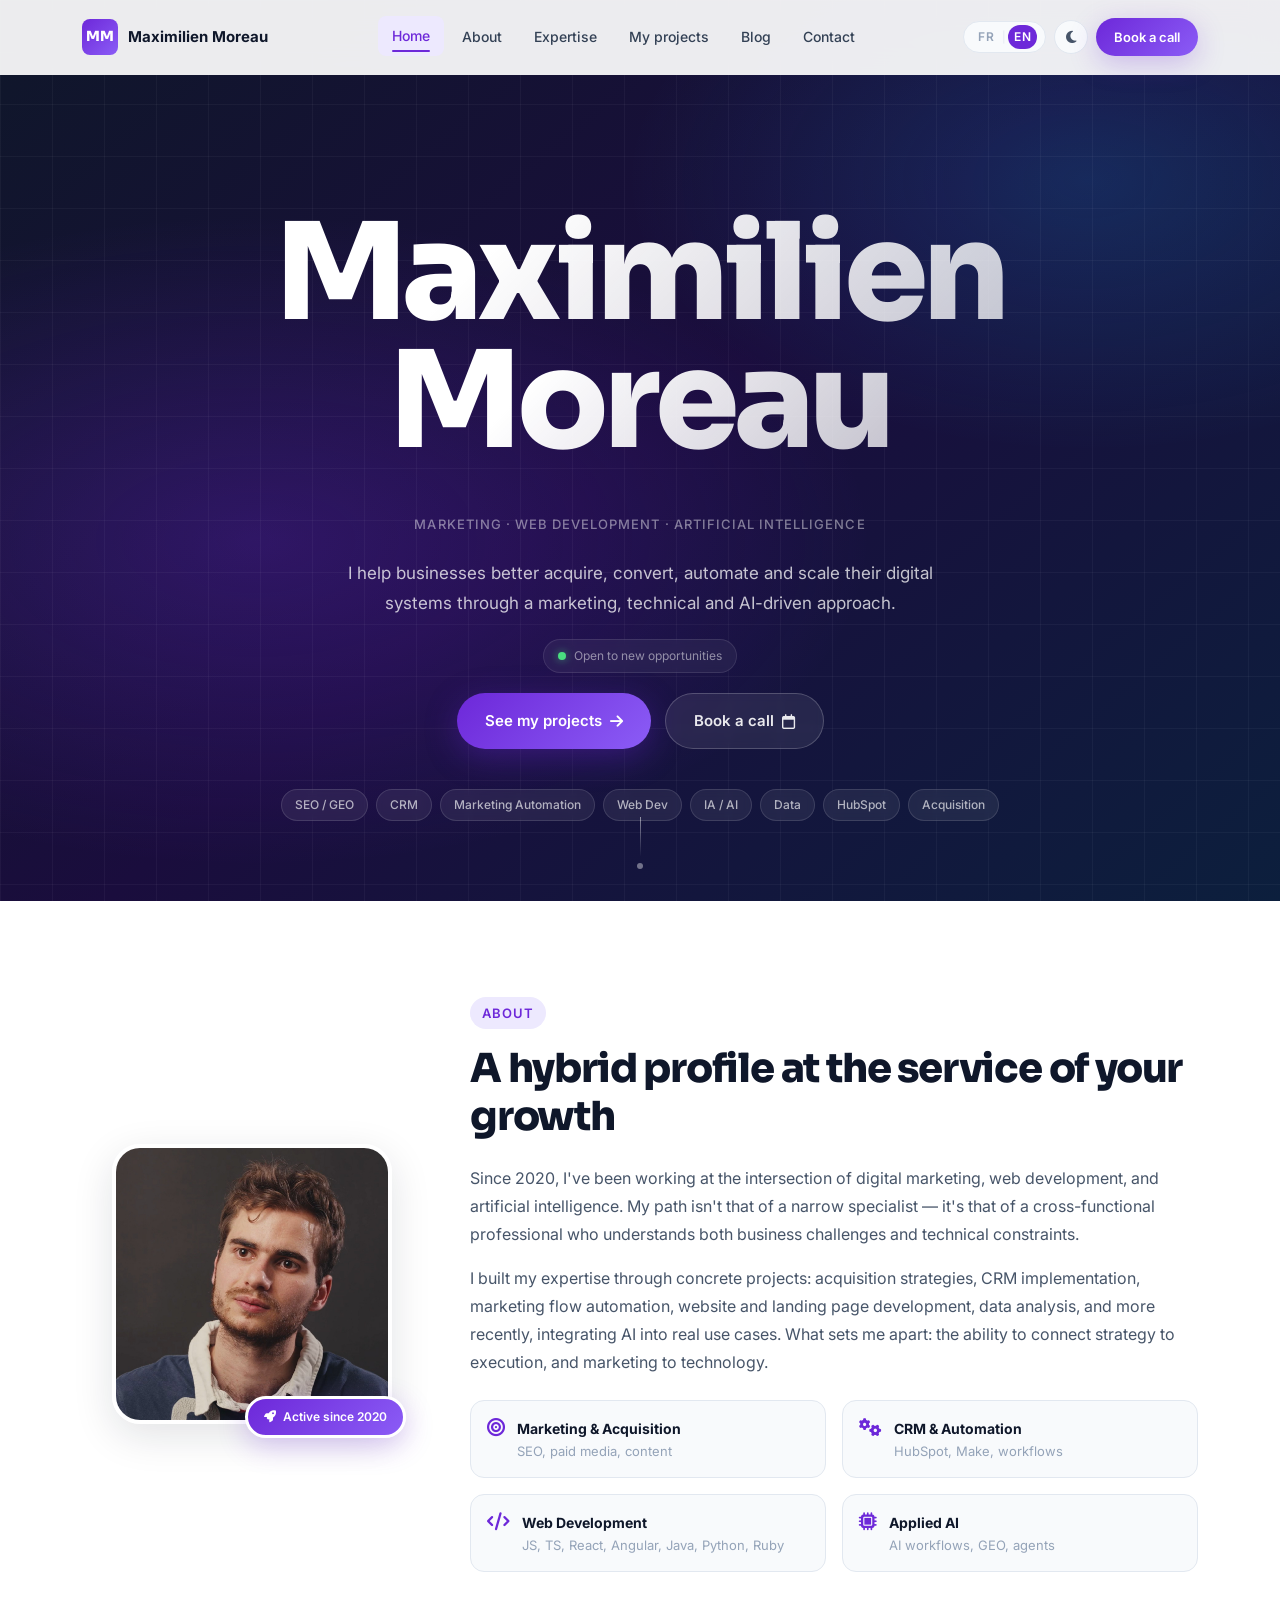
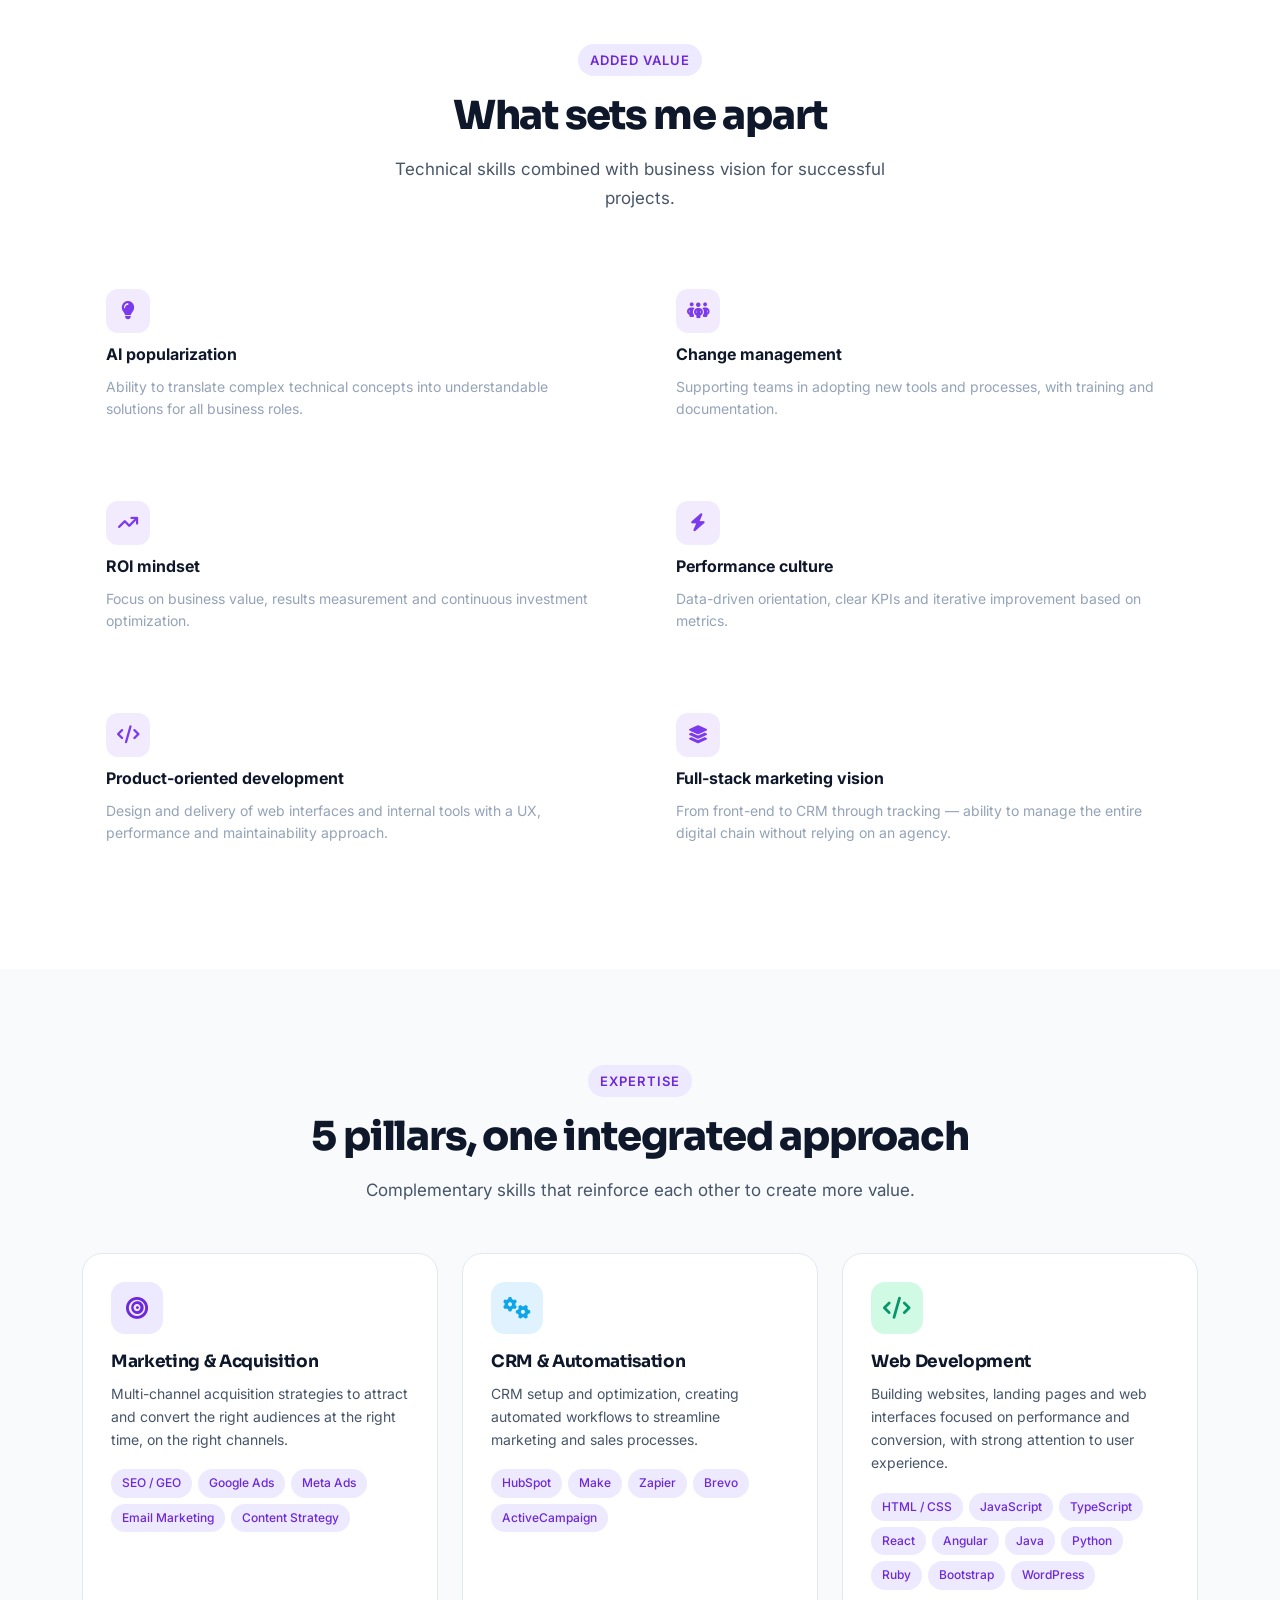
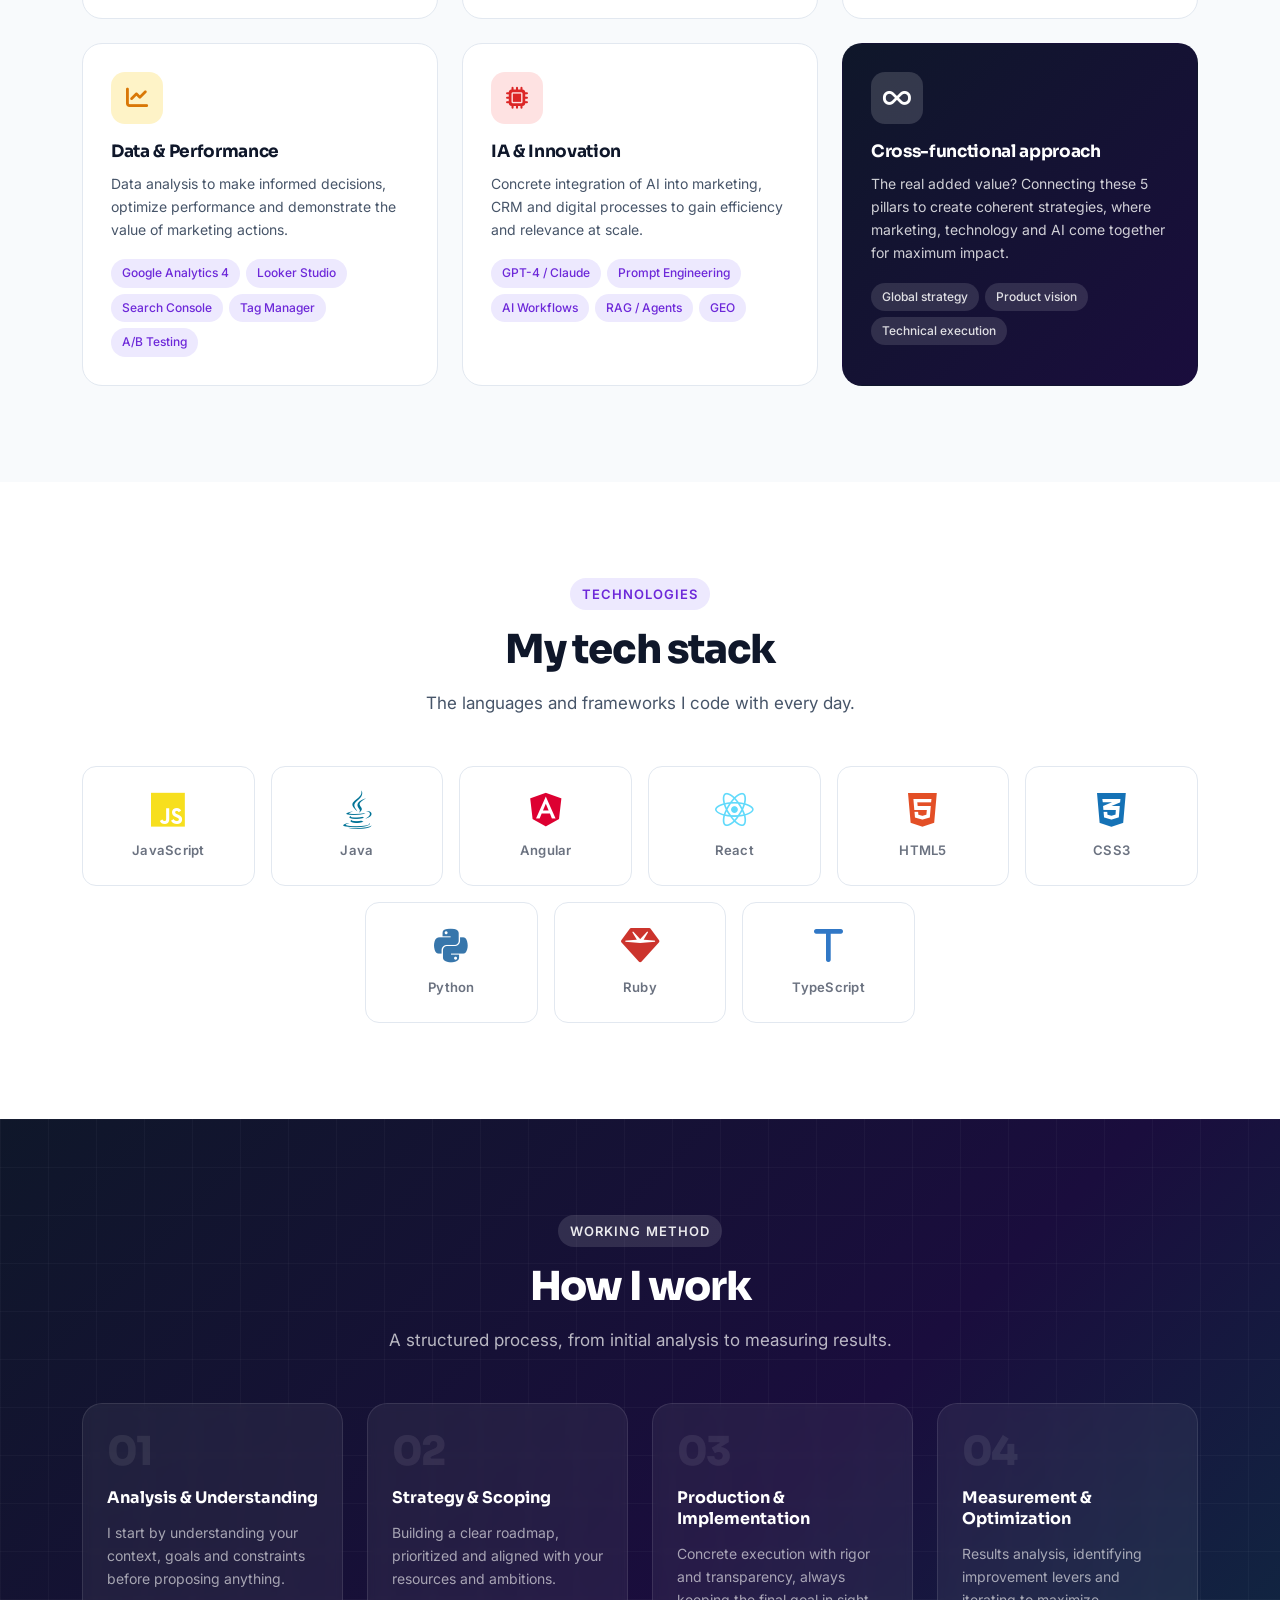
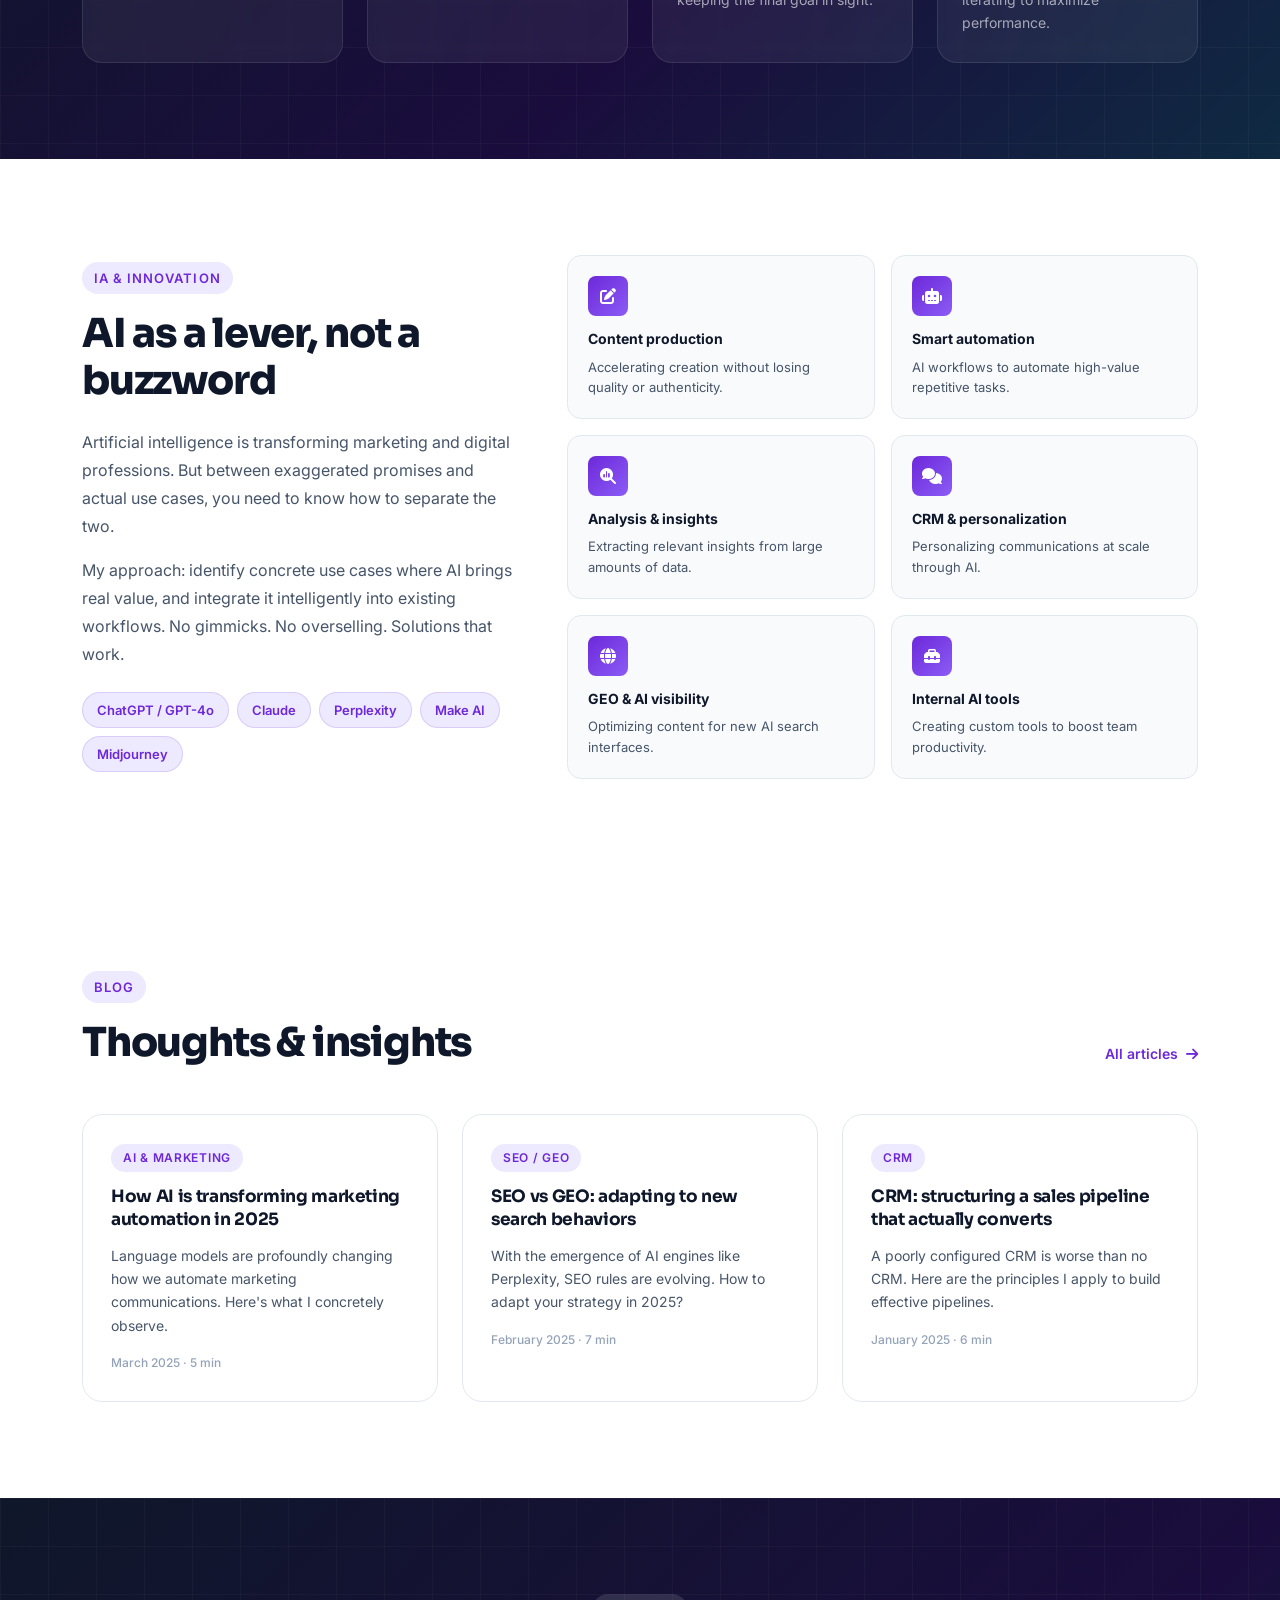
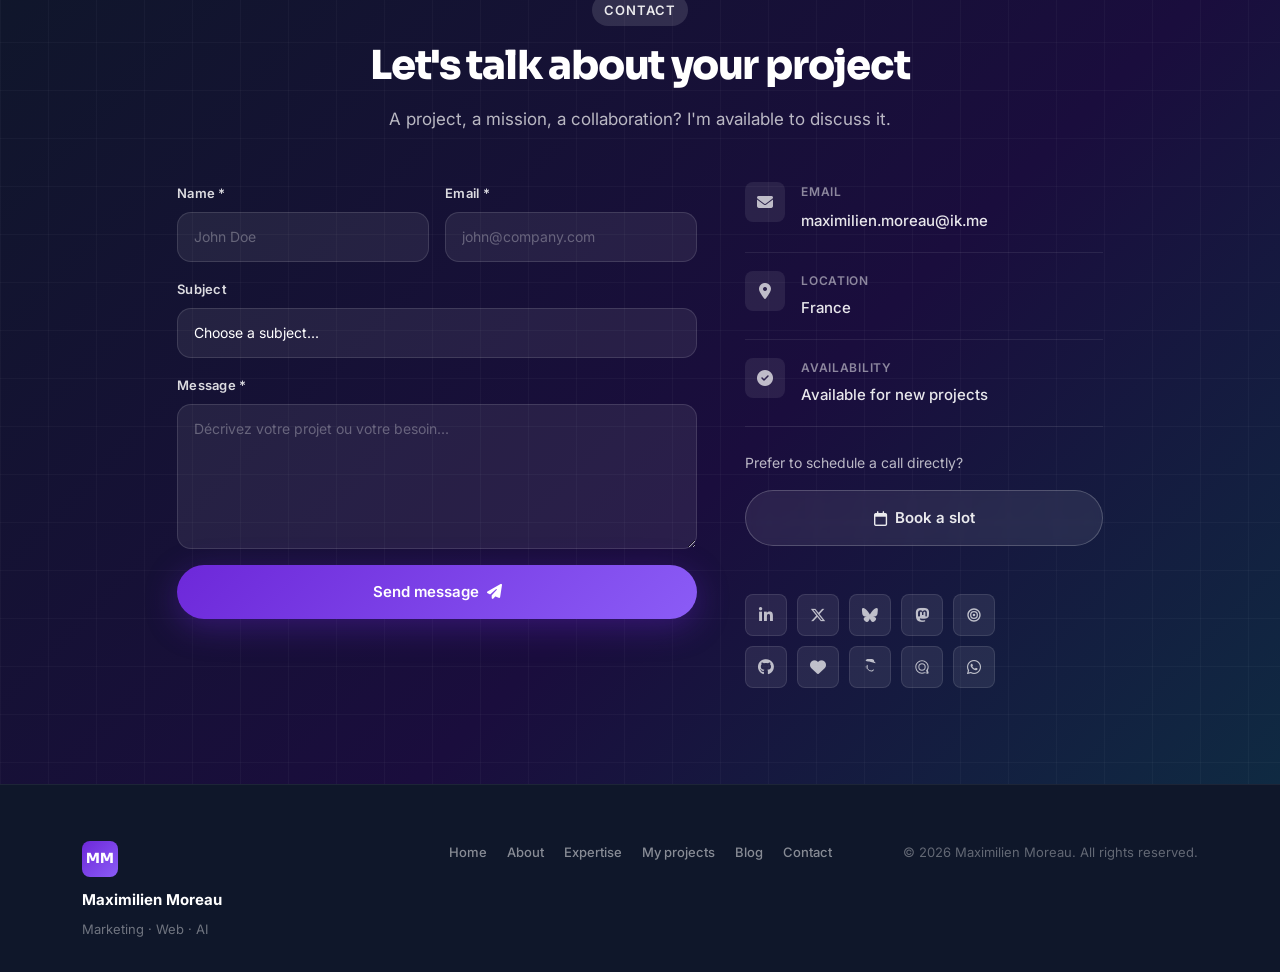
==== commit b5705ae3: "profile-website" ====
--- a/index.html
+++ b/index.html
@@ -211,8 +211,8 @@
               <div>
                 <strong data-lang="fr">Développement Web</strong>
                 <strong data-lang="en" hidden>Web Development</strong>
-                <p data-lang="fr">HTML/CSS/JS, WordPress</p>
-                <p data-lang="en" hidden>HTML/CSS/JS, WordPress</p>
+                <p data-lang="fr">JS, TS, React, Angular, Java, Python, Ruby</p>
+                <p data-lang="en" hidden>JS, TS, React, Angular, Java, Python, Ruby</p>
               </div>
             </div>
           </div>
@@ -373,11 +373,16 @@
           <p class="expertise-desc" data-lang="fr">Création de sites, landing pages et interfaces web orientées performance et conversion, avec une attention forte à l'expérience utilisateur.</p>
           <p class="expertise-desc" data-lang="en" hidden>Building websites, landing pages and web interfaces focused on performance and conversion, with strong attention to user experience.</p>
           <div class="expertise-tags">
-            <span class="skill-tag">HTML / CSS / JS</span>
+            <span class="skill-tag">HTML / CSS</span>
+            <span class="skill-tag">JavaScript</span>
+            <span class="skill-tag">TypeScript</span>
+            <span class="skill-tag">React</span>
+            <span class="skill-tag">Angular</span>
+            <span class="skill-tag">Java</span>
+            <span class="skill-tag">Python</span>
+            <span class="skill-tag">Ruby</span>
             <span class="skill-tag">Bootstrap</span>
             <span class="skill-tag">WordPress</span>
-            <span class="skill-tag">Webflow</span>
-            <span class="skill-tag">CRO</span>
           </div>
         </div>
       </div>
@@ -437,6 +442,94 @@
           </div>
         </div>
       </div>
+    </div>
+  </div>
+</section>
+
+
+<!-- ===== STACK TECHNIQUE ===== -->
+<section id="stack" class="section-pad bg-white">
+  <div class="container">
+    <div class="text-center mb-5">
+      <div class="section-label">
+        <span data-lang="fr">Technologies</span>
+        <span data-lang="en" hidden>Technologies</span>
+      </div>
+      <h2 class="section-title">
+        <span data-lang="fr">Ma stack technique</span>
+        <span data-lang="en" hidden>My tech stack</span>
+      </h2>
+      <p class="section-subtitle">
+        <span data-lang="fr">Les langages et frameworks avec lesquels je code au quotidien.</span>
+        <span data-lang="en" hidden>The languages and frameworks I code with every day.</span>
+      </p>
+    </div>
+
+    <div class="row g-3 justify-content-center">
+
+      <div class="col-6 col-sm-4 col-md-3 col-lg-2">
+        <div class="stack-card">
+          <i class="fa-brands fa-js stack-icon" style="color:#f7df1e;"></i>
+          <span class="stack-label">JavaScript</span>
+        </div>
+      </div>
+
+      <div class="col-6 col-sm-4 col-md-3 col-lg-2">
+        <div class="stack-card">
+          <i class="fa-brands fa-java stack-icon" style="color:#007396;"></i>
+          <span class="stack-label">Java</span>
+        </div>
+      </div>
+
+      <div class="col-6 col-sm-4 col-md-3 col-lg-2">
+        <div class="stack-card">
+          <i class="fa-brands fa-angular stack-icon" style="color:#dd0031;"></i>
+          <span class="stack-label">Angular</span>
+        </div>
+      </div>
+
+      <div class="col-6 col-sm-4 col-md-3 col-lg-2">
+        <div class="stack-card">
+          <i class="fa-brands fa-react stack-icon" style="color:#61dafb;"></i>
+          <span class="stack-label">React</span>
+        </div>
+      </div>
+
+      <div class="col-6 col-sm-4 col-md-3 col-lg-2">
+        <div class="stack-card">
+          <i class="fa-brands fa-html5 stack-icon" style="color:#e34f26;"></i>
+          <span class="stack-label">HTML5</span>
+        </div>
+      </div>
+
+      <div class="col-6 col-sm-4 col-md-3 col-lg-2">
+        <div class="stack-card">
+          <i class="fa-brands fa-css3-alt stack-icon" style="color:#1572b6;"></i>
+          <span class="stack-label">CSS3</span>
+        </div>
+      </div>
+
+      <div class="col-6 col-sm-4 col-md-3 col-lg-2">
+        <div class="stack-card">
+          <i class="fa-brands fa-python stack-icon" style="color:#3776ab;"></i>
+          <span class="stack-label">Python</span>
+        </div>
+      </div>
+
+      <div class="col-6 col-sm-4 col-md-3 col-lg-2">
+        <div class="stack-card">
+          <i class="fa-solid fa-gem stack-icon" style="color:#cc342d;"></i>
+          <span class="stack-label">Ruby</span>
+        </div>
+      </div>
+
+      <div class="col-6 col-sm-4 col-md-3 col-lg-2">
+        <div class="stack-card">
+          <i class="fa-solid fa-t stack-icon" style="color:#3178c6;"></i>
+          <span class="stack-label">TypeScript</span>
+        </div>
+      </div>
+
     </div>
   </div>
 </section>
@@ -752,7 +845,7 @@
               <div class="calendly-cta mt-4">
                 <p class="text-white opacity-70 mb-3 small" data-lang="fr">Vous préférez planifier directement un appel ?</p>
                 <p class="text-white opacity-70 mb-3 small" data-lang="en" hidden>Prefer to schedule a call directly?</p>
-                <a href="#" class="btn-hero-outline d-flex justify-content-center align-items-center">
+                <a href="https://calendly.com/maximilienmoreau" target="_blank" rel="noopener noreferrer" class="btn-hero-outline d-flex justify-content-center align-items-center">
                   <i class="fa-regular fa-calendar me-2"></i>
                   <span data-lang="fr">Réserver un créneau</span>
                   <span data-lang="en" hidden>Book a slot</span>
--- a/style.css
+++ b/style.css
@@ -2012,3 +2012,90 @@
     gap: 4px 14px;
   }
 }
+
+/* ============================================================
+   TEAM PHOTO STRIP
+   ============================================================ */
+.team-photo-strip {
+  position: relative;
+  width: 100%;
+  overflow: hidden;
+  line-height: 0;
+}
+
+.team-photo-img {
+  width: 100%;
+  height: auto;
+  display: block;
+  filter: brightness(0.9);
+  transition: filter 0.4s ease;
+}
+
+.team-photo-strip:hover .team-photo-img {
+  filter: brightness(1);
+}
+
+.team-photo-caption {
+  position: absolute;
+  bottom: 0;
+  left: 0;
+  right: 0;
+  padding: 20px 32px;
+  background: linear-gradient(to top, rgba(10,8,24,0.72) 0%, transparent 100%);
+  font-size: 13px;
+  font-weight: 500;
+  letter-spacing: 0.06em;
+  text-transform: uppercase;
+  color: rgba(255,255,255,0.7);
+  line-height: 1;
+}
+
+/* ============================================================
+   STACK TECHNIQUE
+   ============================================================ */
+.stack-card {
+  display: flex;
+  flex-direction: column;
+  align-items: center;
+  justify-content: center;
+  gap: 10px;
+  padding: 24px 16px;
+  border-radius: 14px;
+  background: var(--bg-card, #fff);
+  border: 1.5px solid var(--border, #e5e7eb);
+  transition: transform 0.22s ease, box-shadow 0.22s ease, border-color 0.22s ease;
+  cursor: default;
+}
+
+.stack-card:hover {
+  transform: translateY(-5px);
+  box-shadow: 0 12px 28px rgba(0,0,0,0.10);
+  border-color: var(--accent, #6d28d9);
+}
+
+.stack-icon {
+  font-size: 2.4rem;
+  line-height: 1;
+  transition: transform 0.2s ease;
+}
+
+.stack-card:hover .stack-icon {
+  transform: scale(1.15);
+}
+
+.stack-label {
+  font-size: 0.82rem;
+  font-weight: 600;
+  color: var(--text-secondary, #6b7280);
+  letter-spacing: 0.02em;
+  text-align: center;
+}
+
+[data-theme="dark"] .stack-card {
+  background: var(--bg-card-dark, #1e293b);
+  border-color: rgba(255,255,255,0.08);
+}
+
+[data-theme="dark"] .stack-label {
+  color: rgba(255,255,255,0.6);
+}
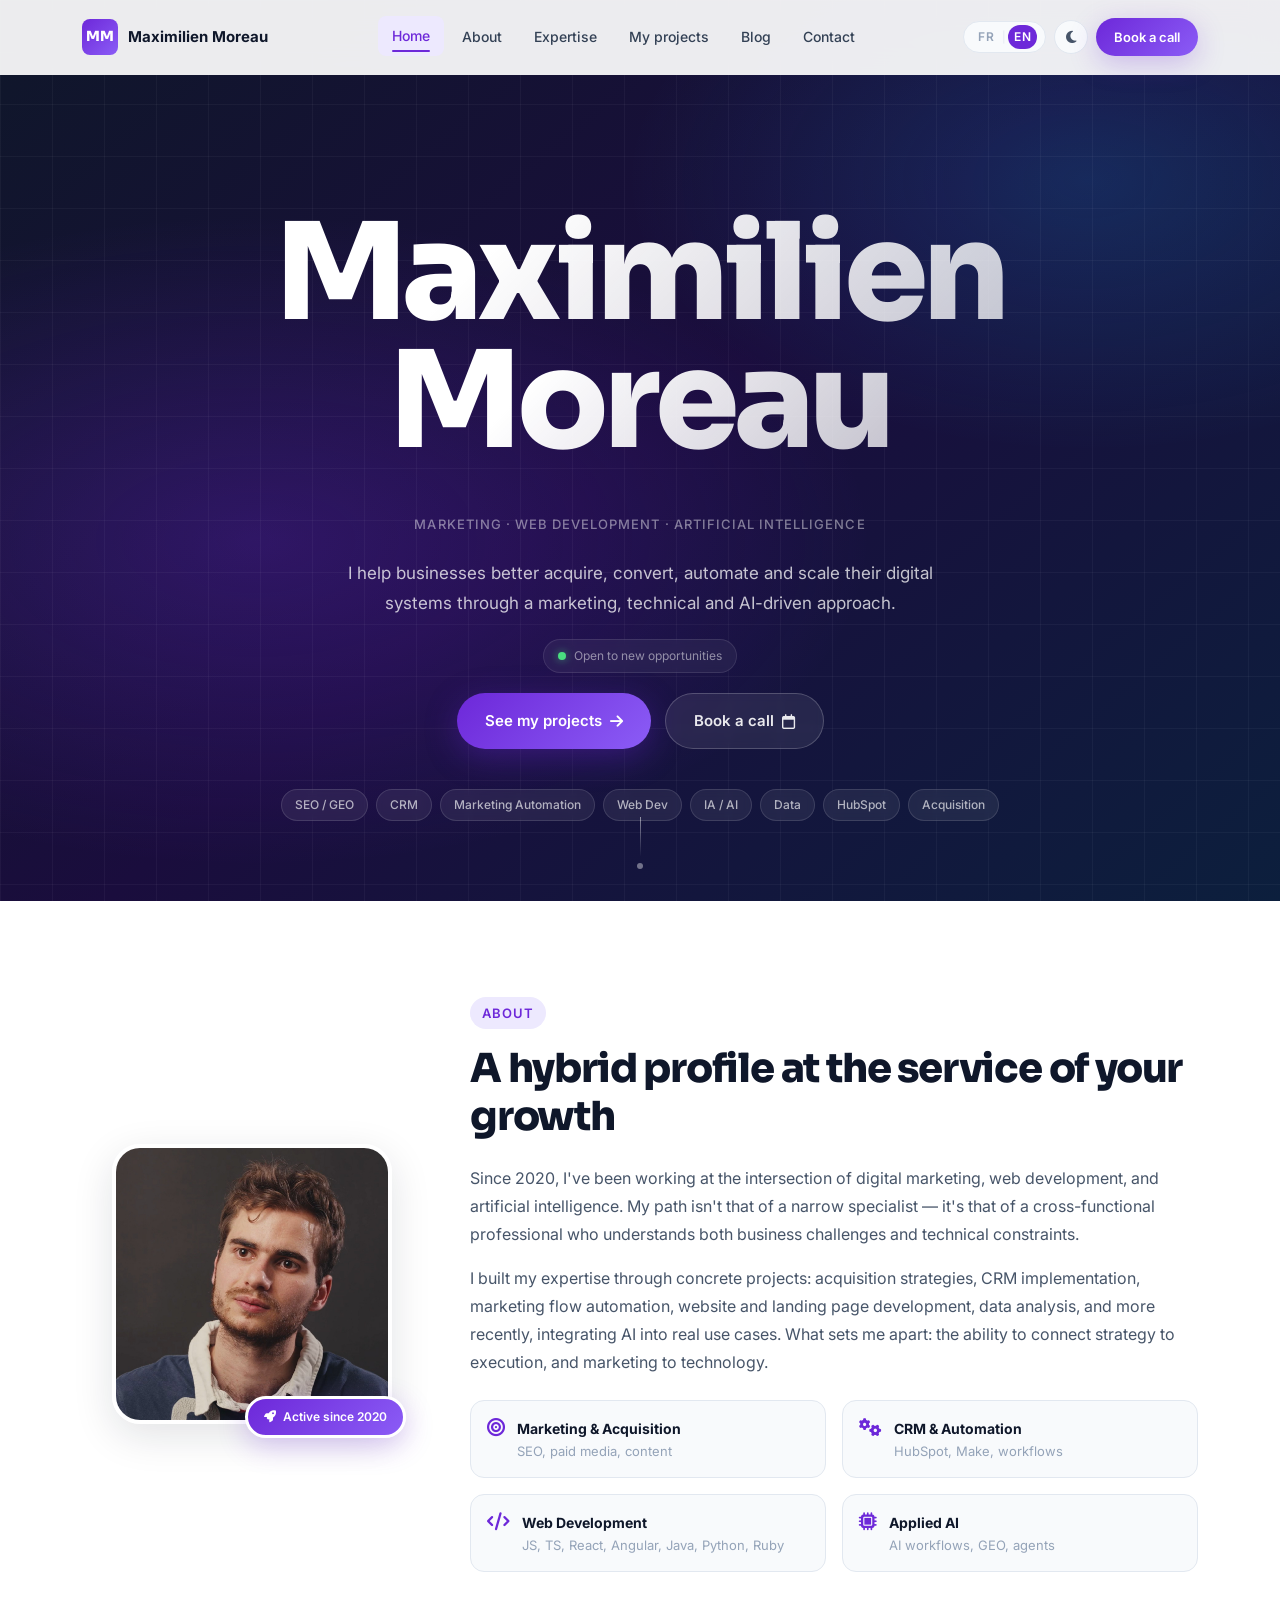
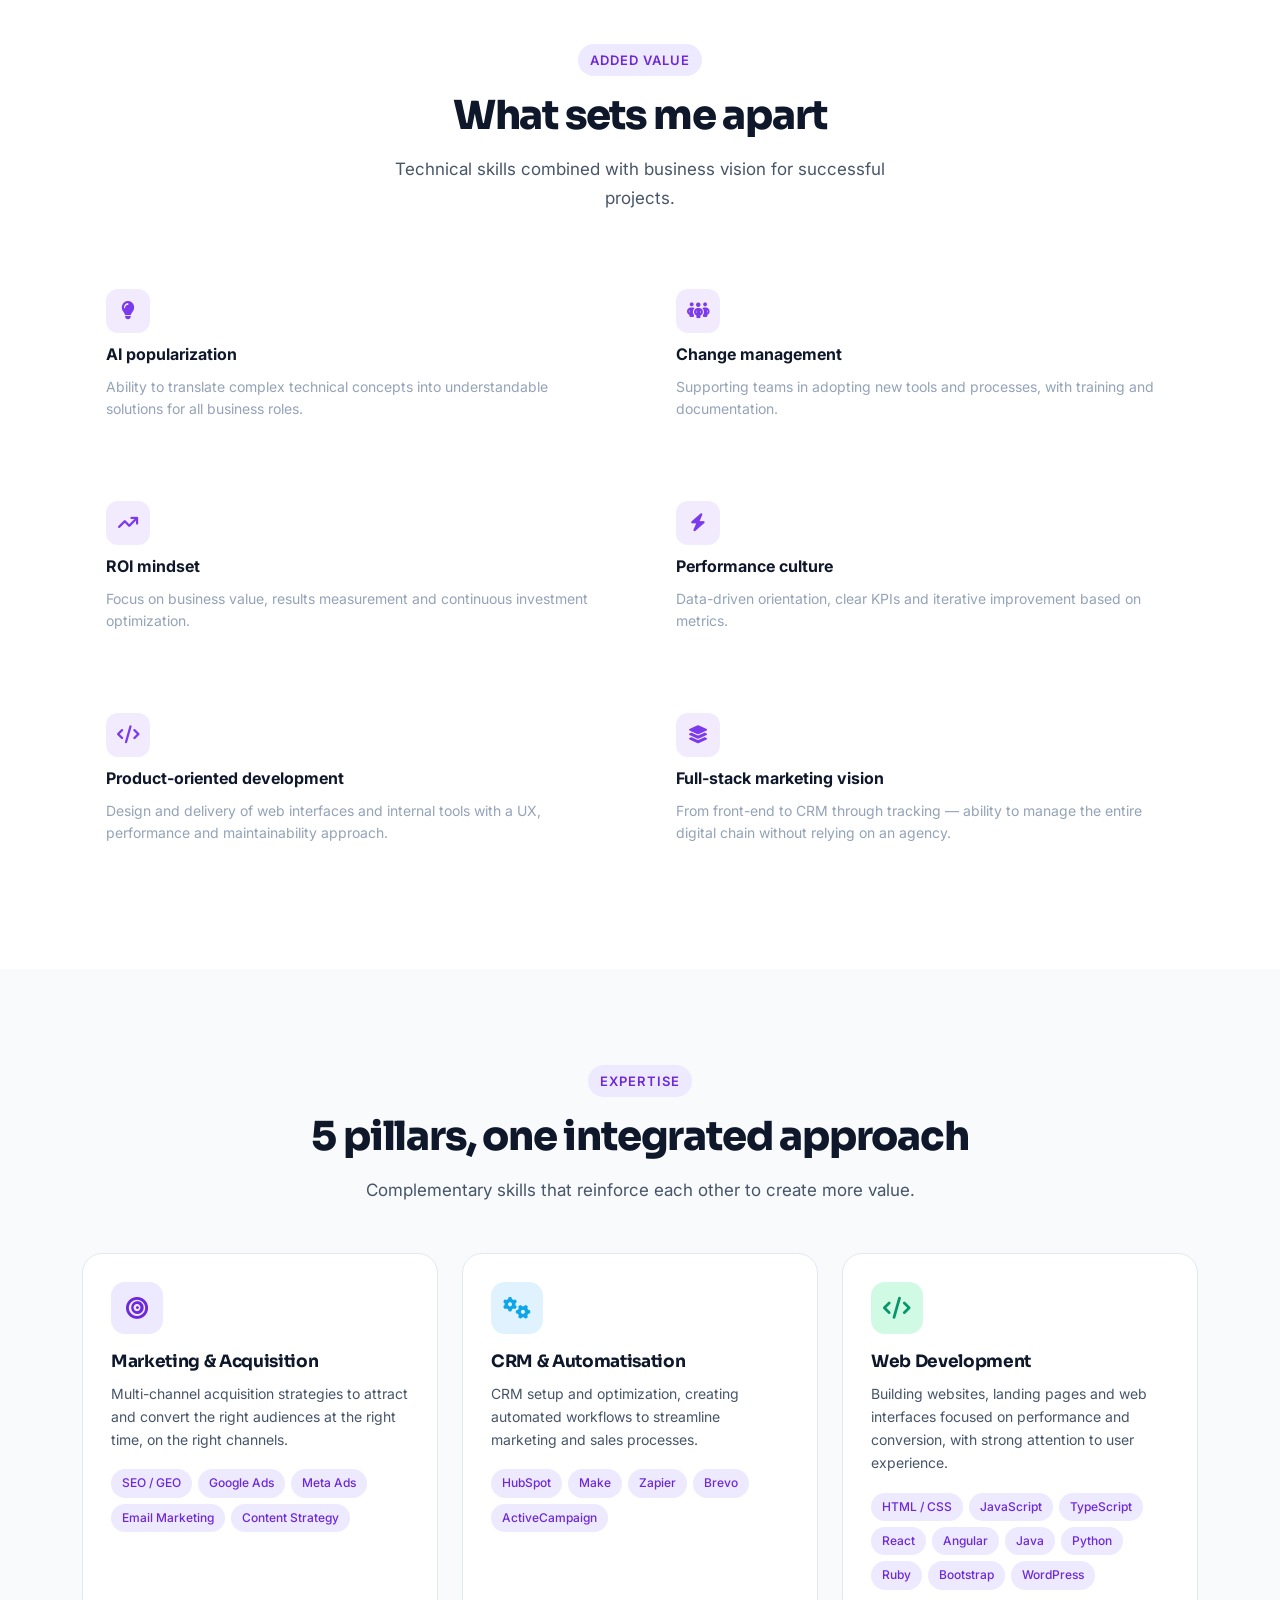
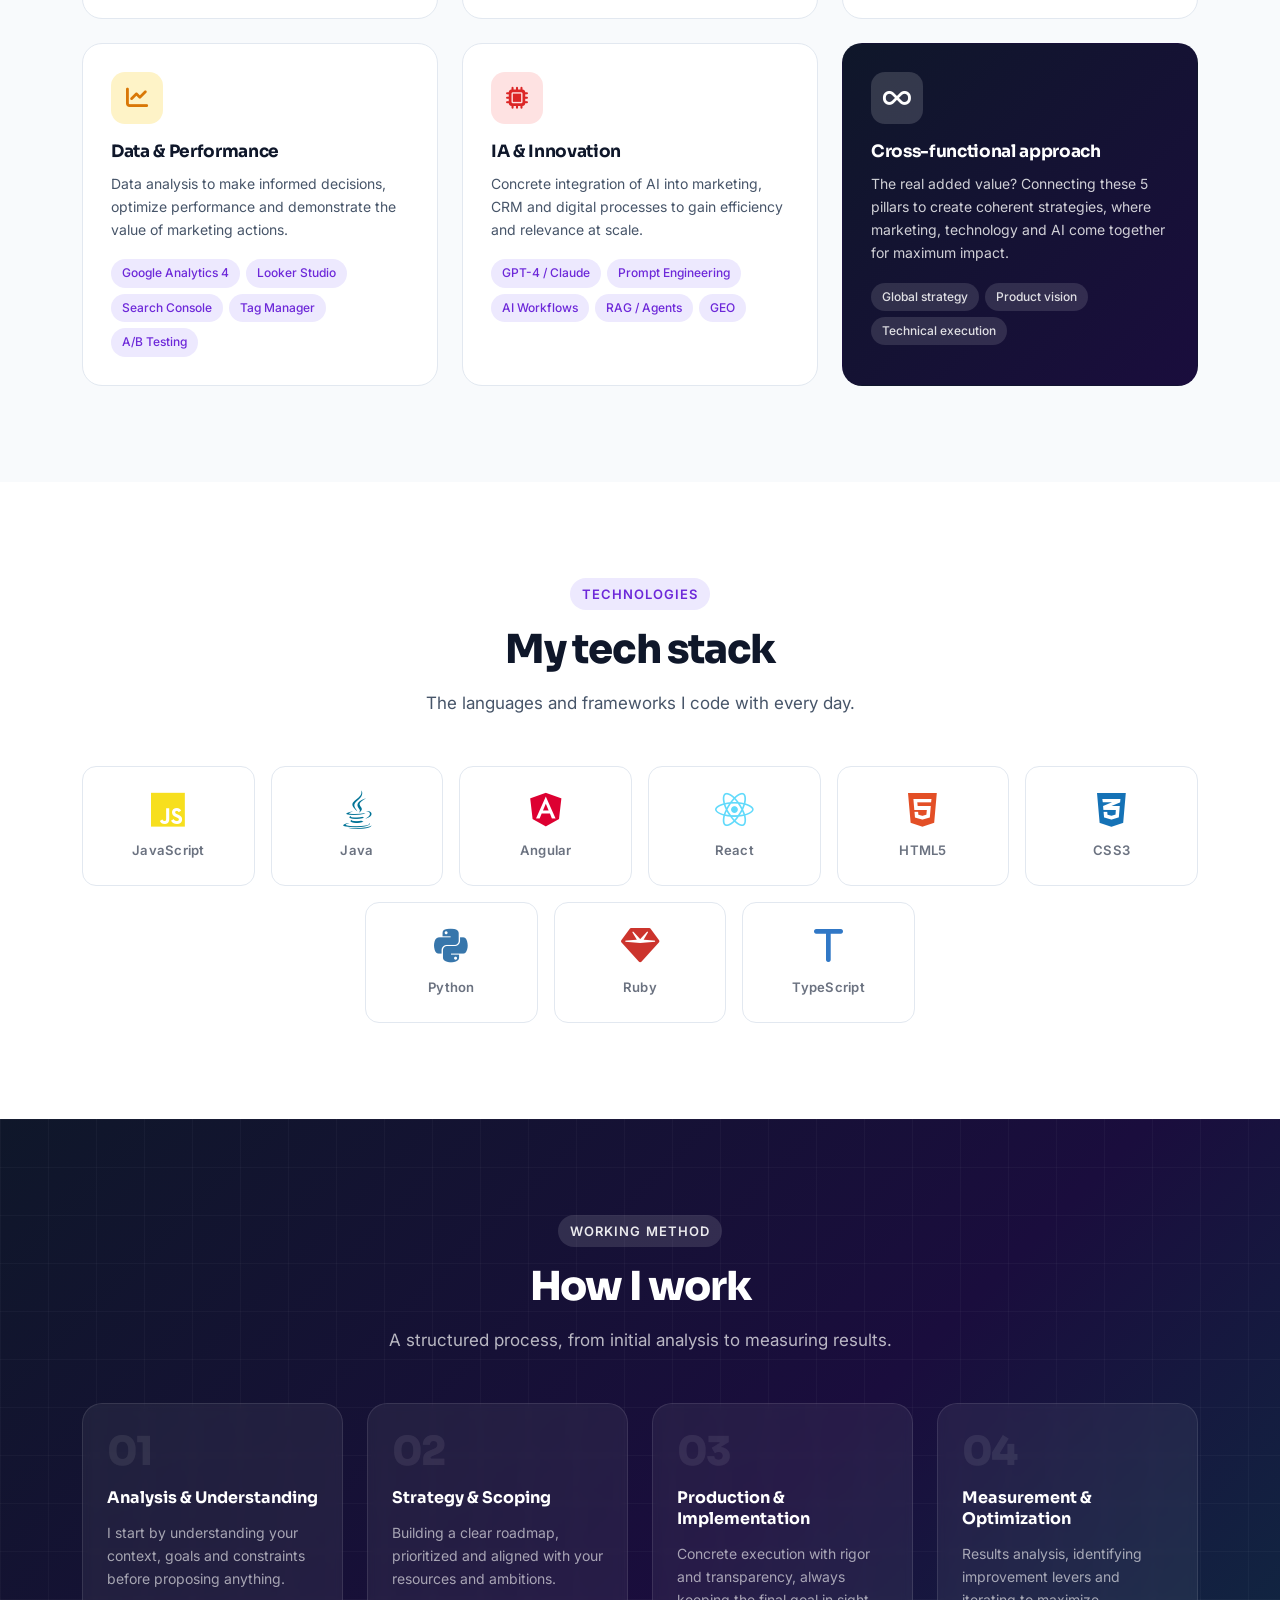
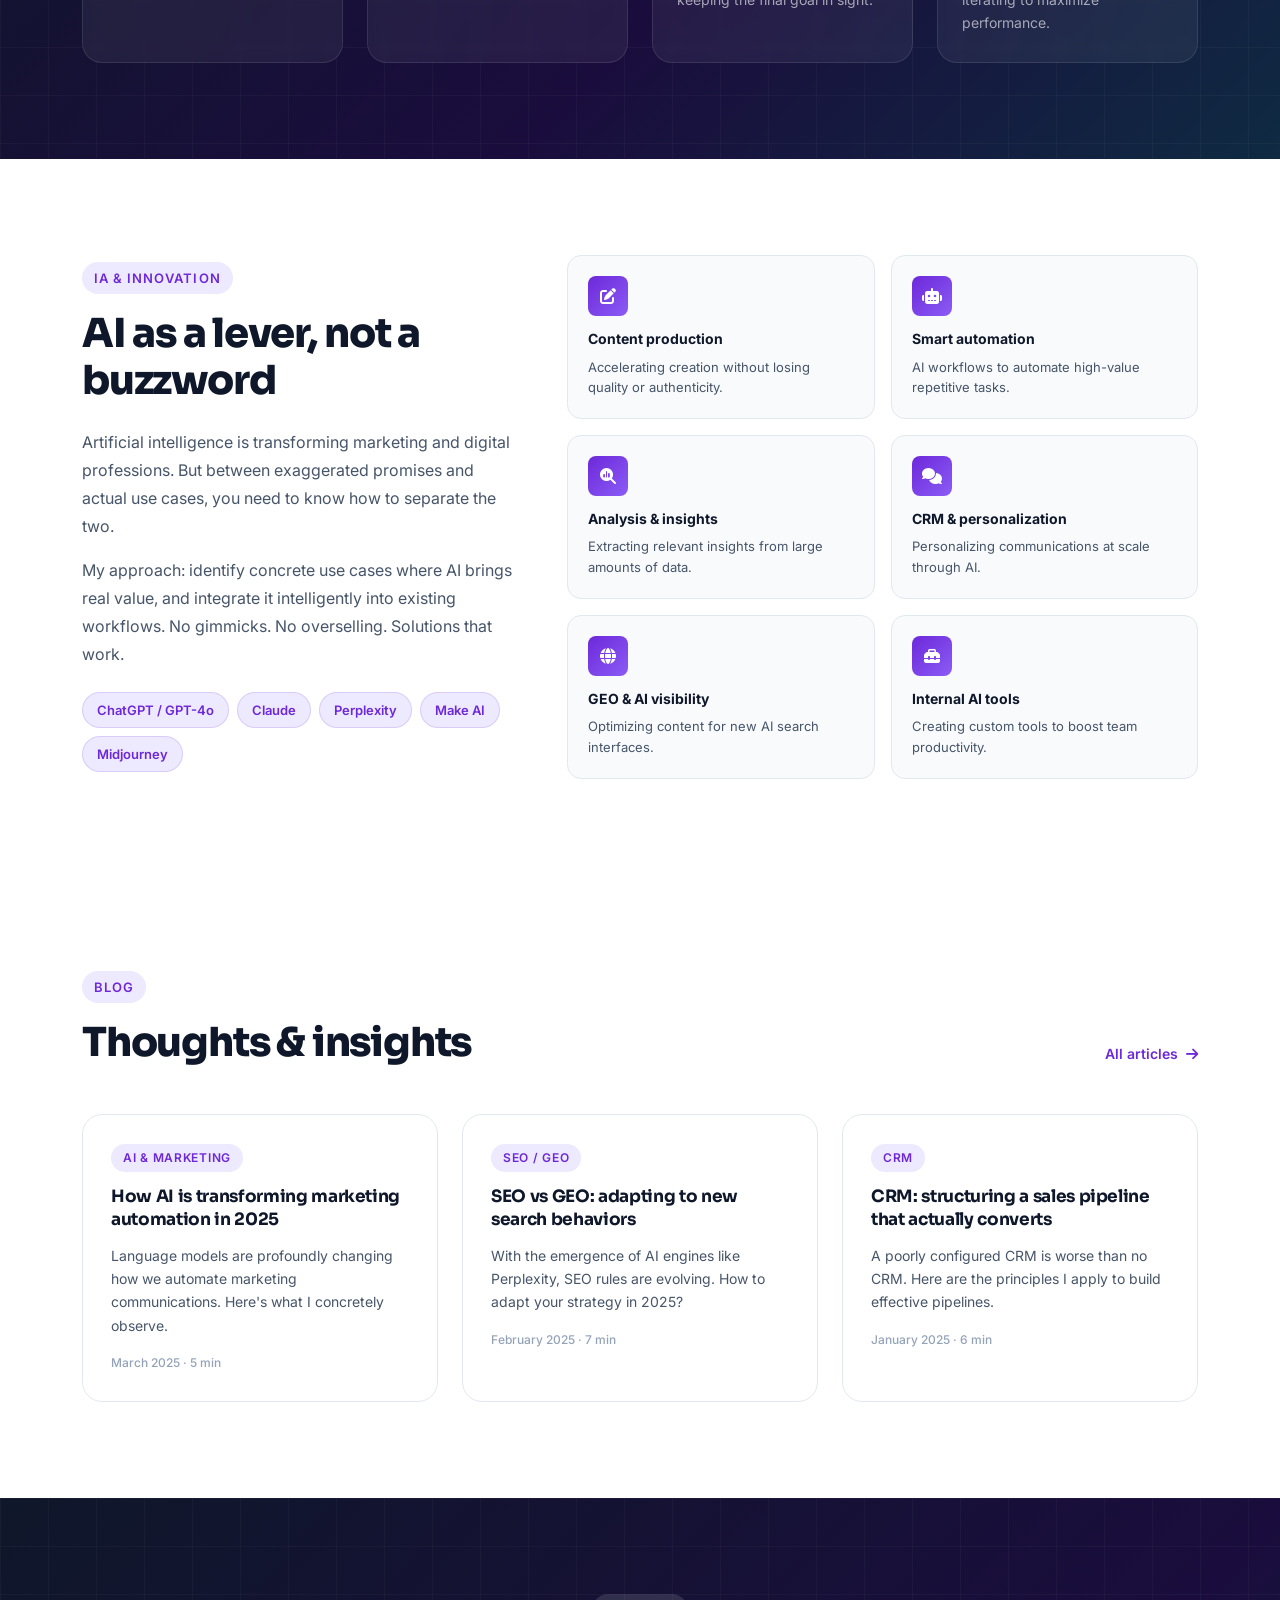
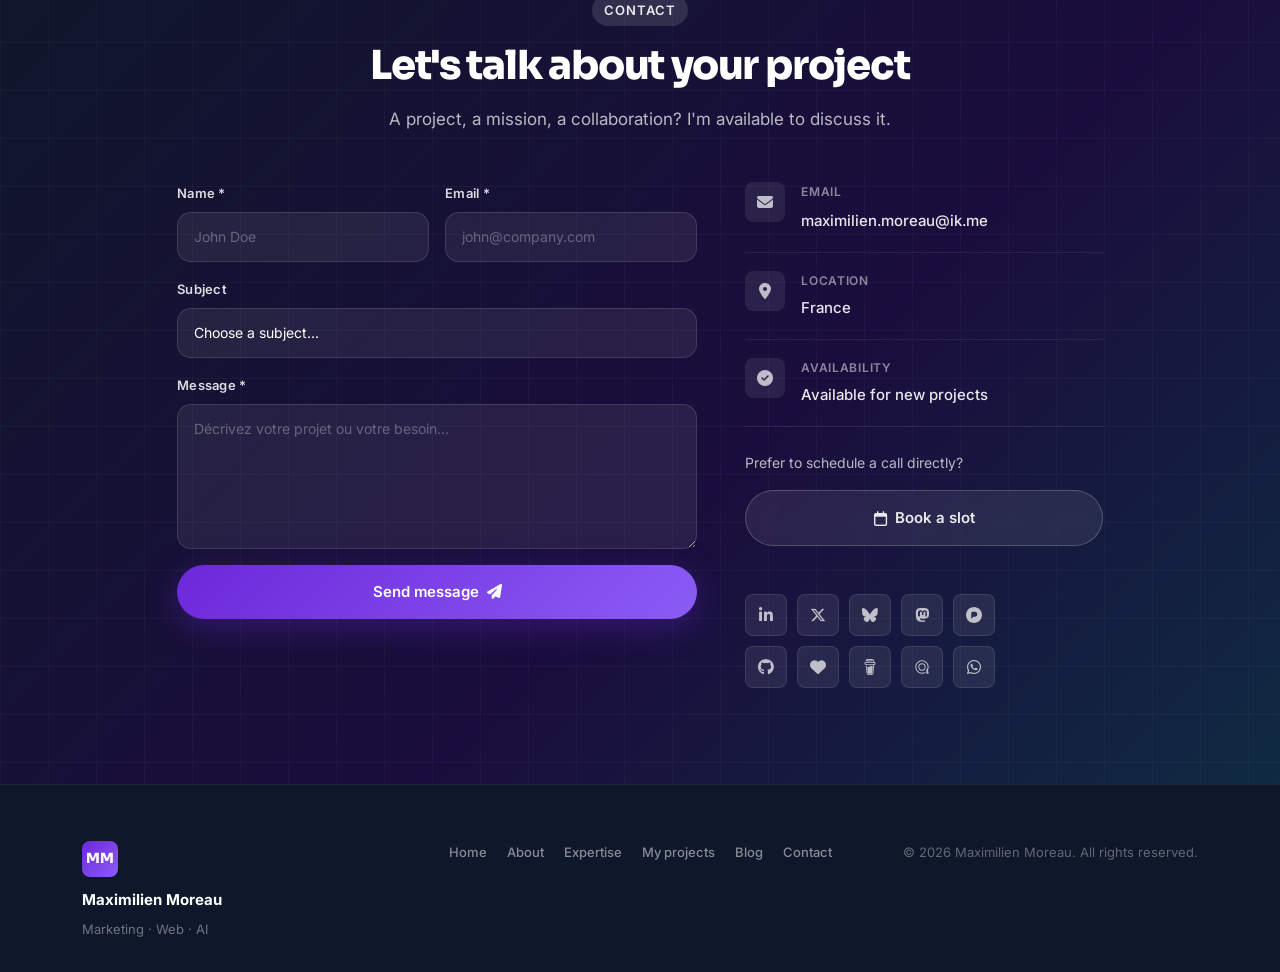
==== commit 3de119ed: "website-articles" ====
--- a/index.html
+++ b/index.html
@@ -10,6 +10,9 @@
   <meta property="og:description" content="J'aide les entreprises à mieux acquérir, convertir, automatiser et faire évoluer leurs dispositifs digitaux.">
   <meta property="og:type" content="website">
 
+  <!-- Favicon -->
+  <link rel="icon" type="image/png" href="images/Profile-Picture_Maximilien_Moreau.png">
+  <link rel="apple-touch-icon" href="images/Profile-Picture_Maximilien_Moreau.png">
   <!-- Bootstrap 5 -->
   <link href="https://cdn.jsdelivr.net/npm/bootstrap@5.3.2/dist/css/bootstrap.min.css" rel="stylesheet">
   <!-- Google Fonts -->
@@ -866,7 +869,7 @@
                   <i class="fa-brands fa-mastodon"></i>
                 </a>
                 <a href="https://pixelfed.social/Maximilien" class="social-link-icon" aria-label="Pixelfed" title="Pixelfed" target="_blank" rel="noopener noreferrer">
-                  <svg viewBox="0 0 24 24" fill="currentColor" width="1em" height="1em" aria-hidden="true"><path d="M12 2C6.477 2 2 6.477 2 12s4.477 10 10 10 10-4.477 10-10S17.523 2 12 2zm0 2a8 8 0 1 1 0 16A8 8 0 0 1 12 4zm0 2a6 6 0 1 0 0 12A6 6 0 0 0 12 6zm0 2a4 4 0 1 1 0 8 4 4 0 0 1 0-8zm0 2a2 2 0 1 0 0 4 2 2 0 0 0 0-4z"/></svg>
+                  <svg viewBox="0 0 24 24" fill="currentColor" width="1em" height="1em" aria-hidden="true"><path d="M12 24C5.3726 24 0 18.6274 0 12S5.3726 0 12 0s12 5.3726 12 12-5.3726 12-12 12m-.9526-9.3802h2.2014c2.0738 0 3.7549-1.6366 3.7549-3.6554S15.3226 7.309 13.2488 7.309h-3.1772c-1.1964 0-2.1663.9442-2.1663 2.1089v8.208z"/></svg>
                 </a>
                 <a href="https://github.com/MaximilienMoreau" class="social-link-icon" aria-label="GitHub" title="GitHub" target="_blank" rel="noopener noreferrer">
                   <i class="fa-brands fa-github"></i>
@@ -875,7 +878,7 @@
                   <i class="fa-solid fa-heart"></i>
                 </a>
                 <a href="https://buymeacoffee.com/maximilien0" class="social-link-icon" aria-label="Buy Me a Coffee" title="Buy Me a Coffee" target="_blank" rel="noopener noreferrer">
-                  <svg viewBox="0 0 24 24" fill="currentColor" width="1em" height="1em" aria-hidden="true"><path d="M20.216 6.415l-.132-.666c-.119-.598-.388-1.163-1.001-1.379-.197-.069-.42-.098-.57-.241-.152-.143-.196-.366-.231-.572-.065-.378-.125-.756-.192-1.133-.057-.325-.102-.69-.25-.987-.195-.4-.597-.634-.996-.788a5.723 5.723 0 00-.626-.194c-1-.263-2.05-.36-3.077-.416a25.834 25.834 0 00-3.7.062c-.915.083-1.88.184-2.75.5-.318.116-.646.256-.888.501-.297.302-.393.77-.177 1.146.154.267.415.456.692.58.36.162.737.284 1.123.366 1.075.238 2.189.331 3.287.37 1.cola.088 2.186.027 3.272-.162.207-.036.41-.08.61-.134L12 6.494l-1.24-.582c-.48-.226-1.055-.139-1.418.217-.37.362-.476.91-.244 1.376l.341.685c.195.39.498.714.87.927.255.146.535.243.82.286.258.04.52.04.778 0 .723-.116 1.364-.517 1.778-1.108z"/><path d="M18.224 15.623c-.42 1.165-1.278 2.073-2.354 2.58-.47.224-.977.356-1.49.395a7.297 7.297 0 01-1.73-.127 7.69 7.69 0 01-1.591-.534 7.574 7.574 0 01-1.348-.877 7.44 7.44 0 01-1.066-1.177 7.288 7.288 0 01-.73-1.427 7.162 7.162 0 01-.343-1.612 7.127 7.127 0 01.053-1.657c.1-.546.27-1.077.51-1.578l.048-.1.977.456-.048.1a6.118 6.118 0 00-.44 1.354 6.092 6.092 0 00-.044 1.418c.065.469.193.928.38 1.365.187.436.433.846.731 1.215.298.368.644.694 1.028.965.384.271.8.484 1.24.632.438.148.895.233 1.357.252.461.019.923-.028 1.37-.14.894-.228 1.687-.747 2.236-1.47l.079-.105.856.641-.079.105z"/><path d="M7.004 9.736c.112-.372.29-.724.528-1.036l.08-.104.847.652-.08.104a4.1 4.1 0 00-.45.882l-.038.11-1.026-.353.039-.111zM5.699 12.048a6.14 6.14 0 01.045-1.455l.019-.113 1.066.19-.019.112a5.09 5.09 0 00-.037 1.207l.012.115-1.073.112-.013-.168zM6.06 14.085a6.111 6.111 0 01-.38-1.37l-.025-.112 1.056-.24.025.112c.087.39.222.77.4 1.127l.05.103-.998.49-.128-.11z"/></svg>
+                  <svg viewBox="0 0 24 24" fill="currentColor" width="1em" height="1em" aria-hidden="true"><path d="M20.216 6.415l-.132-.666c-.119-.598-.388-1.163-1.001-1.379-.197-.069-.42-.098-.57-.241-.152-.143-.196-.366-.231-.572-.065-.378-.125-.756-.192-1.133-.057-.325-.102-.69-.25-.987-.195-.4-.597-.634-.996-.788a5.723 5.723 0 00-.626-.194c-1-.263-2.05-.36-3.077-.416a25.834 25.834 0 00-3.7.062c-.915.083-1.88.184-2.75.5-.318.116-.646.256-.888.501-.297.302-.393.77-.177 1.146.154.267.415.456.692.58.36.162.737.284 1.123.366 1.075.238 2.189.331 3.287.37 1.218.05 2.437.01 3.65-.118.299-.033.598-.073.896-.119.352-.054.578-.513.474-.834-.124-.383-.457-.531-.834-.473-.466.074-.96.108-1.382.146-1.177.08-2.358.082-3.536.006a22.228 22.228 0 01-1.157-.107c-.086-.01-.18-.025-.258-.036-.243-.036-.484-.08-.724-.13-.111-.027-.111-.185 0-.212h.005c.277-.06.557-.108.838-.147h.002c.131-.009.263-.032.394-.048a25.076 25.076 0 013.426-.12c.674.019 1.347.067 2.017.144l.228.031c.267.04.533.088.798.145.392.085.895.113 1.07.542.055.137.08.288.111.431l.319 1.484a.237.237 0 01-.199.284h-.003c-.037.006-.075.01-.112.015a36.704 36.704 0 01-4.743.295 37.059 37.059 0 01-4.699-.304c-.14-.017-.293-.042-.417-.06-.326-.048-.649-.108-.973-.161-.393-.065-.768-.032-1.123.161-.29.16-.527.404-.675.701-.154.316-.199.66-.267 1-.069.34-.176.707-.135 1.056.087.753.613 1.365 1.37 1.502a39.69 39.69 0 0011.343.376.483.483 0 01.535.53l-.071.697-1.018 9.907c-.041.41-.047.832-.125 1.237-.122.637-.553 1.028-1.182 1.171-.577.131-1.165.2-1.756.205-.656.004-1.31-.025-1.966-.022-.699.004-1.556-.06-2.095-.58-.475-.458-.54-1.174-.605-1.793l-.731-7.013-.322-3.094c-.037-.351-.286-.695-.678-.678-.336.015-.718.3-.678.679l.228 2.185.949 9.112c.147 1.344 1.174 2.068 2.446 2.272.742.12 1.503.144 2.257.156.966.016 1.942.053 2.892-.122 1.408-.258 2.465-1.198 2.616-2.657.34-3.332.683-6.663 1.024-9.995l.215-2.087a.484.484 0 01.39-.426c.402-.078.787-.212 1.074-.518.455-.488.546-1.124.385-1.766zm-1.478.772c-.145.137-.363.201-.578.233-2.416.359-4.866.54-7.308.46-1.748-.06-3.477-.254-5.207-.498-.17-.024-.353-.055-.47-.18-.22-.236-.111-.71-.054-.995.052-.26.152-.609.463-.646.484-.057 1.046.148 1.526.22.577.088 1.156.159 1.737.212 2.48.226 5.002.19 7.472-.14.45-.06.899-.13 1.345-.21.399-.072.84-.206 1.08.206.166.281.188.657.162.974a.544.544 0 01-.169.364zm-6.159 3.9c-.862.37-1.84.788-3.109.788a5.884 5.884 0 01-1.569-.217l.877 9.004c.065.78.717 1.38 1.5 1.38 0 0 1.243.065 1.658.065.447 0 1.786-.065 1.786-.065.783 0 1.434-.6 1.499-1.38l.94-9.95a3.996 3.996 0 00-1.322-.238c-.826 0-1.491.284-2.26.613z"/></svg>
                 </a>
                 <a href="https://invitation.olvid.io/#AwAAAHUAAAAAWmh0dHBzOi8vc2VydmVyLm9sdmlkLmlvAABOMZARoIJtv5ve-ya8Y6llX3LjA6WPkiQNz7GKsdZ8oAF11BgUpf8gw7c6cYkkD_C1AxNUfp-J_XFha7vXIOdVQwAAAAARTWF4aW1pbGllbiBOb3JlYXU" class="social-link-icon social-link-icon--olvid" aria-label="Olvid" title="Olvid" target="_blank" rel="noopener noreferrer">
                   <svg viewBox="0 0 24 24" fill="currentColor" width="1em" height="1em" aria-hidden="true"><path fill-rule="evenodd" clip-rule="evenodd" d="M12 3.5C7.306 3.5 3.5 7.306 3.5 12c0 4.694 3.806 8.5 8.5 8.5 1.243 0 2.426-.267 3.493-.747l2.86.9a.5.5 0 0 0 .632-.633l-.9-2.858A8.46 8.46 0 0 0 20.5 12c0-4.694-3.806-8.5-8.5-8.5ZM2 12C2 6.477 6.477 2 12 2s10 4.477 10 10a9.96 9.96 0 0 1-1.2 4.76l1.05 3.337a1.5 1.5 0 0 1-1.895 1.896l-3.338-1.05A9.96 9.96 0 0 1 12 22C6.477 22 2 17.523 2 12Zm10-4a4 4 0 1 0 0 8 4 4 0 0 0 0-8Zm-5.5 4a5.5 5.5 0 1 1 11 0 5.5 5.5 0 0 1-11 0Z"/></svg>
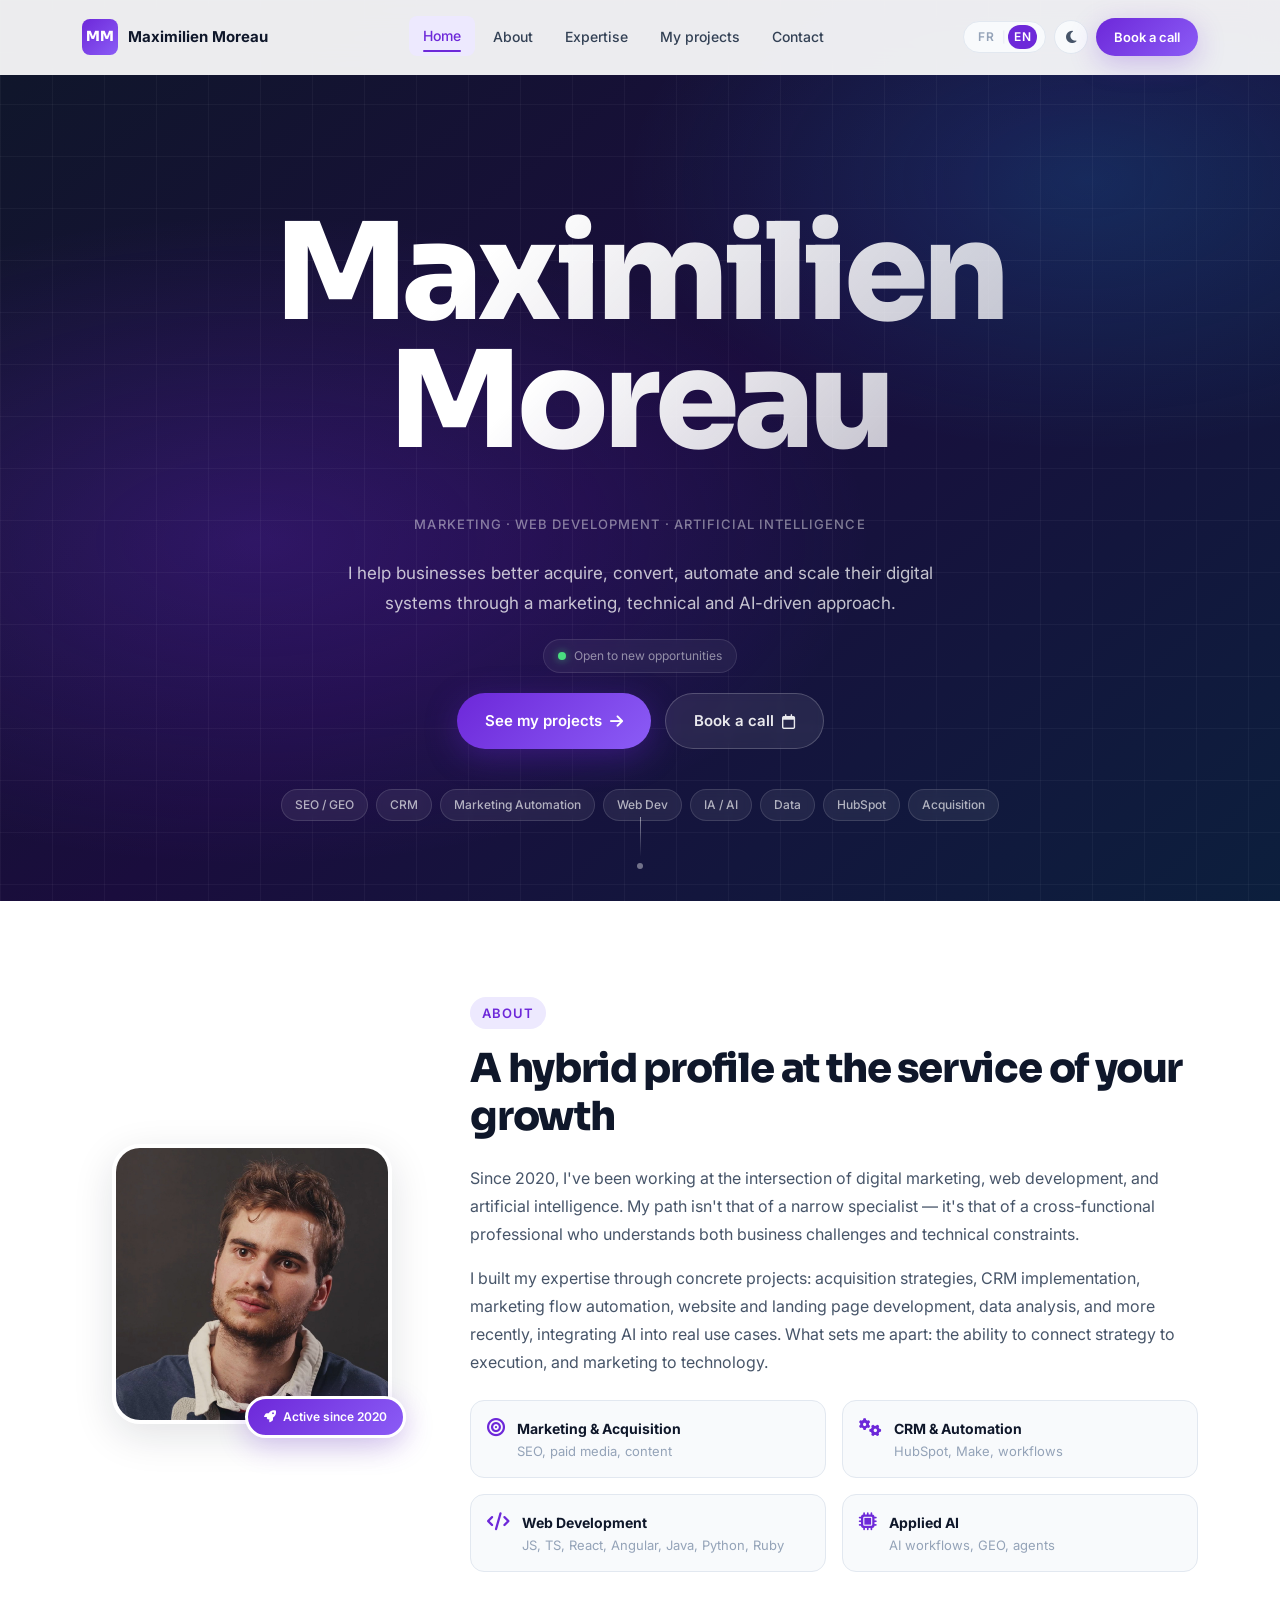
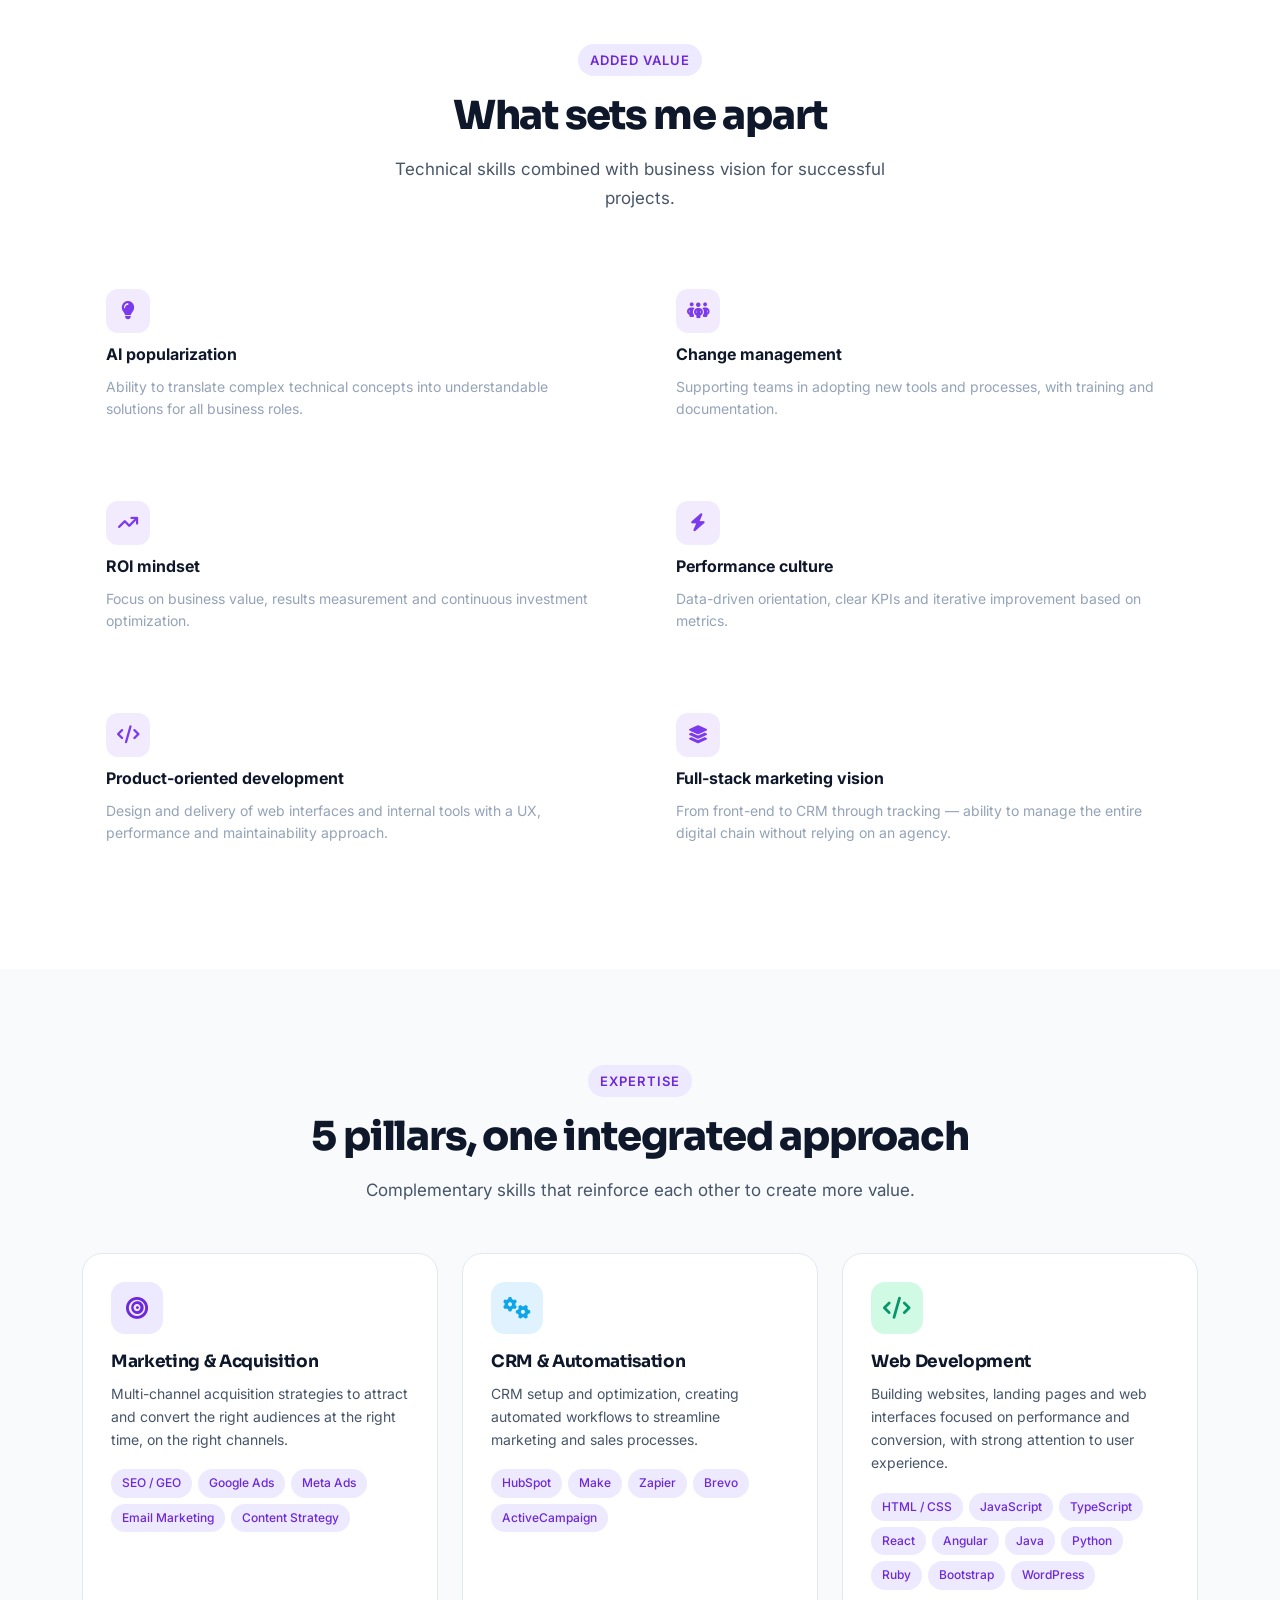
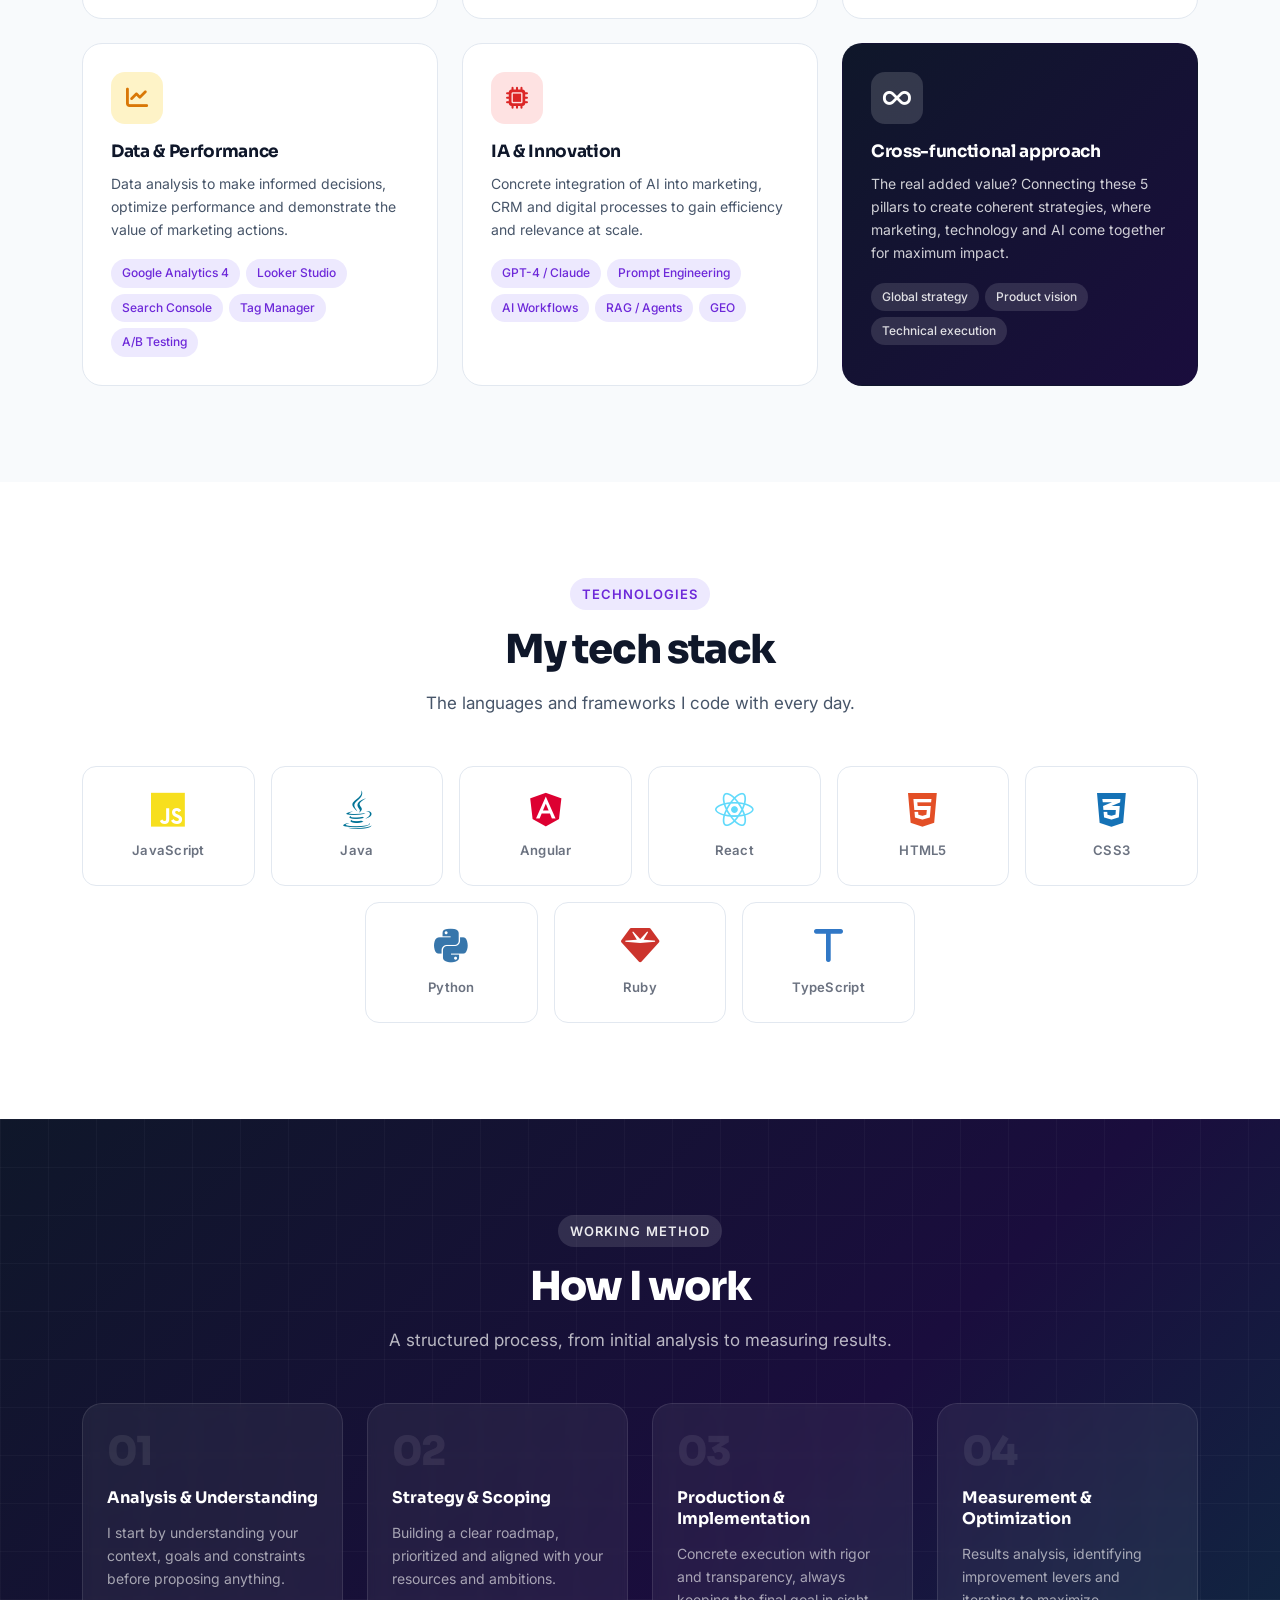
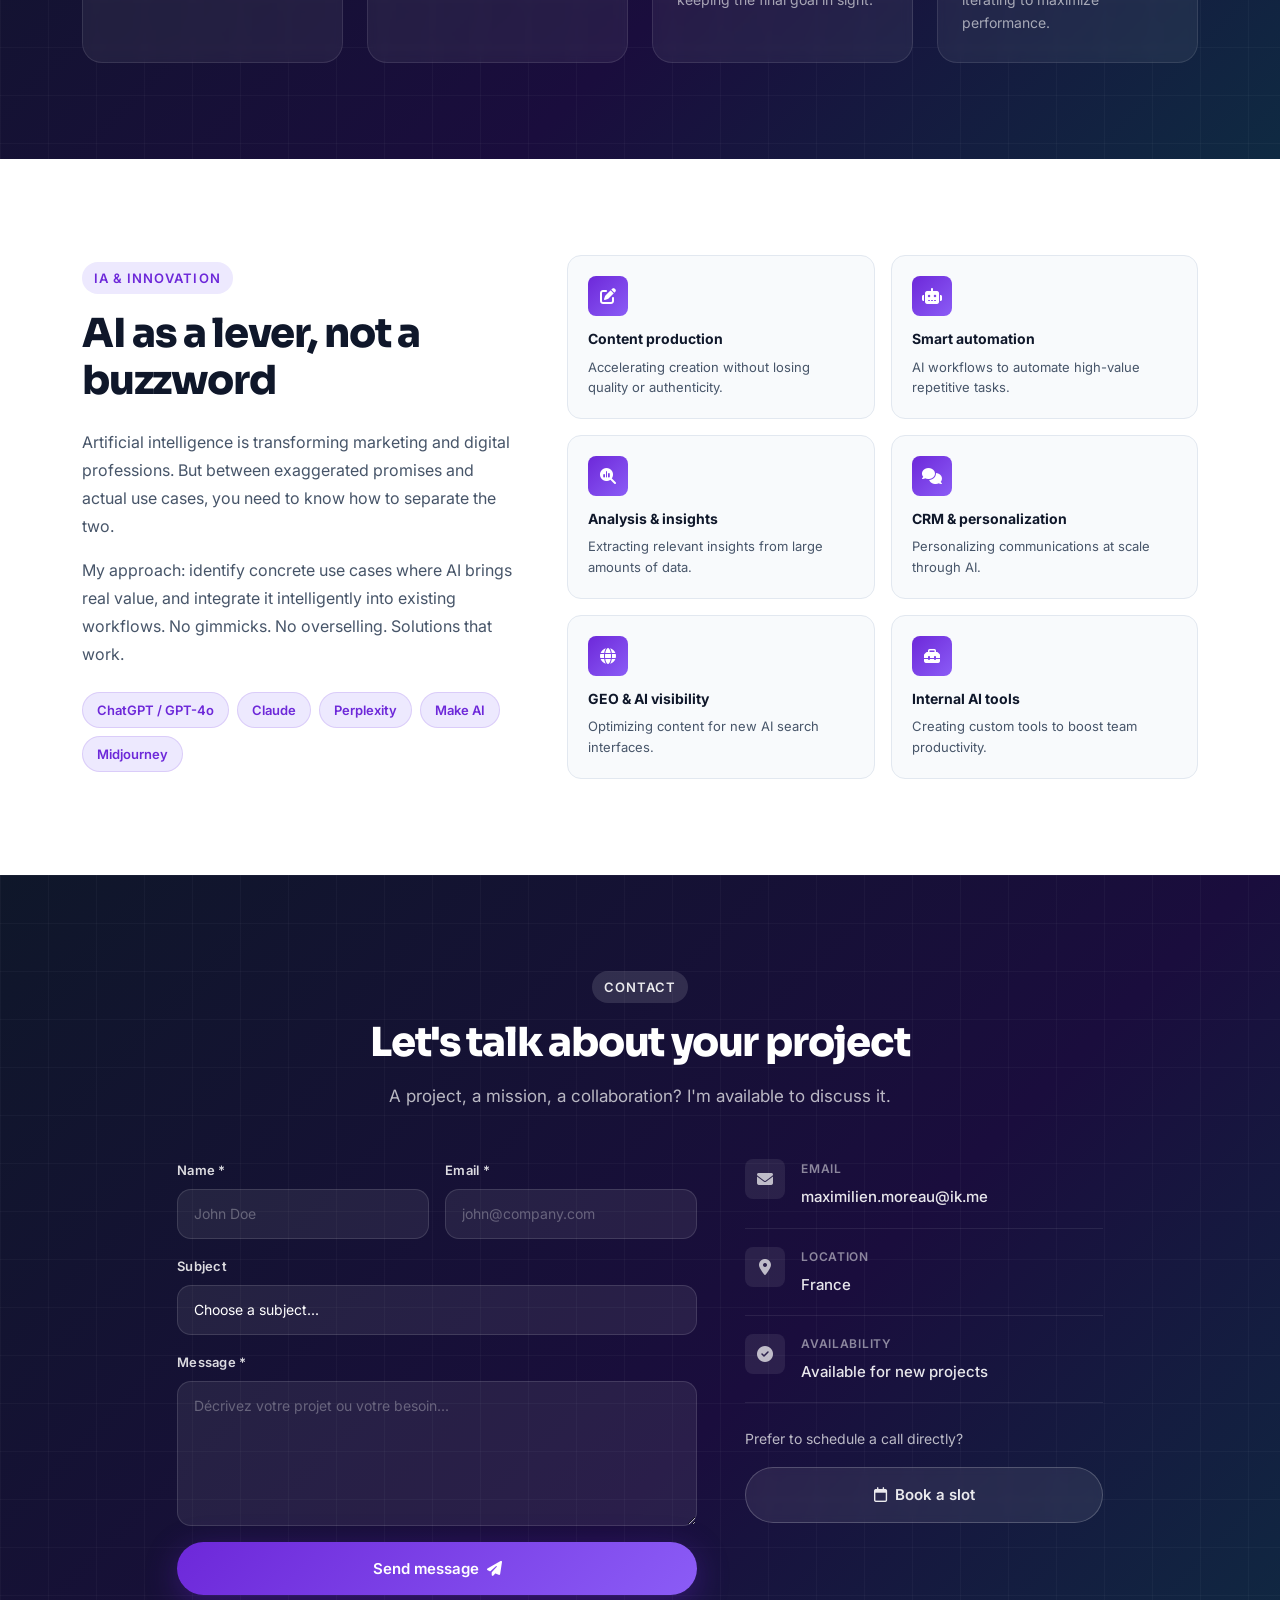
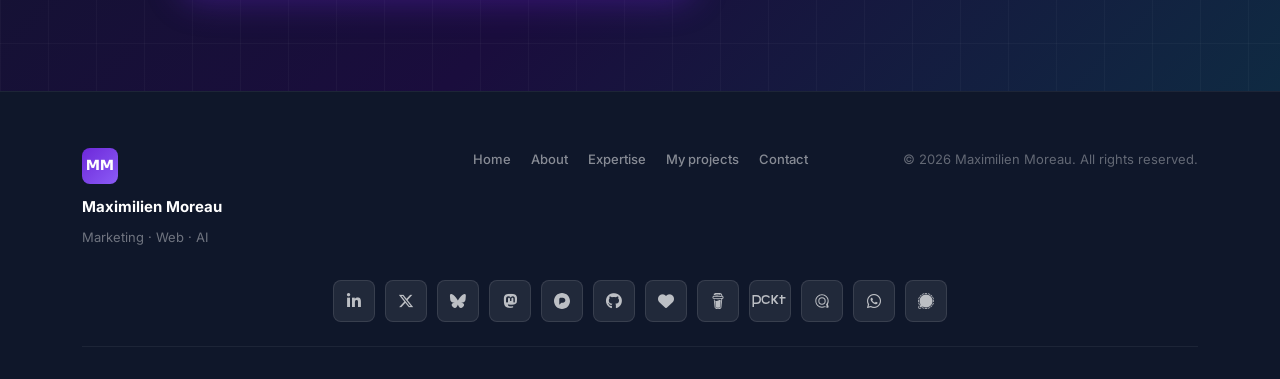
==== commit 46da42ff: "fixed links" ====
--- a/index.html
+++ b/index.html
@@ -11,8 +11,8 @@
   <meta property="og:type" content="website">
 
   <!-- Favicon -->
-  <link rel="icon" type="image/png" href="images/Profile-Picture_Maximilien_Moreau.png">
-  <link rel="apple-touch-icon" href="images/Profile-Picture_Maximilien_Moreau.png">
+  <link rel="icon" type="image/png" href="images/Profile_Picture_Maximilien_Moreau.png">
+  <link rel="apple-touch-icon" href="images/Profile_Picture_Maximilien_Moreau.png">
   <!-- Bootstrap 5 -->
   <link href="https://cdn.jsdelivr.net/npm/bootstrap@5.3.2/dist/css/bootstrap.min.css" rel="stylesheet">
   <!-- Google Fonts -->
@@ -79,9 +79,6 @@
           </a>
         </li>
         <li class="nav-item">
-          <a class="nav-link" href="blog.html">Blog</a>
-        </li>
-        <li class="nav-item">
           <a class="nav-link" href="#contact">Contact</a>
         </li>
       </ul>
@@ -156,7 +153,7 @@
     <div class="row align-items-center g-5">
       <div class="col-lg-4 text-center">
         <div class="about-img-wrapper">
-          <img src="images/Profile-Picture_Maximilien_Moreau.png" alt="Maximilien Moreau — Marketing, Web & IA" class="about-img">
+          <img src="images/Profile_Picture_Maximilien_Moreau.png" alt="Maximilien Moreau — Marketing, Web & IA" class="about-img">
           <div class="about-img-badge">
             <i class="fa-solid fa-rocket me-1"></i>
             <span data-lang="fr">Actif depuis 2020</span>
@@ -684,69 +681,6 @@
             </div>
           </div>
         </div>
-      </div>
-    </div>
-  </div>
-</section>
-
-<!-- ===== BLOG ===== -->
-<section id="blog" class="section-pad bg-white">
-  <div class="container">
-    <div class="d-flex justify-content-between align-items-end flex-wrap gap-3 mb-5">
-      <div>
-        <div class="section-label">Blog</div>
-        <h2 class="section-title mb-0">
-          <span data-lang="fr">Réflexions & insights</span>
-          <span data-lang="en" hidden>Thoughts & insights</span>
-        </h2>
-      </div>
-      <a href="blog.html" class="btn-link-arrow">
-        <span data-lang="fr">Tous les articles</span>
-        <span data-lang="en" hidden>All articles</span>
-        <i class="fa-solid fa-arrow-right ms-2"></i>
-      </a>
-    </div>
-
-    <div class="row g-4">
-      <div class="col-md-4">
-        <a href="blog.html" class="blog-card">
-          <div class="blog-cat" data-lang="fr">IA & Marketing</div>
-          <div class="blog-cat" data-lang="en" hidden>AI & Marketing</div>
-          <h4 class="blog-title" data-lang="fr">Comment l'IA transforme le marketing automation en 2025</h4>
-          <h4 class="blog-title" data-lang="en" hidden>How AI is transforming marketing automation in 2025</h4>
-          <p class="blog-excerpt" data-lang="fr">Les modèles de langage changent profondément la façon dont on automatise les communications marketing. Voici ce que j'observe concrètement.</p>
-          <p class="blog-excerpt" data-lang="en" hidden>Language models are profoundly changing how we automate marketing communications. Here's what I concretely observe.</p>
-          <div class="blog-meta">
-            <span data-lang="fr">Mars 2025 · 5 min</span>
-            <span data-lang="en" hidden>March 2025 · 5 min</span>
-          </div>
-        </a>
-      </div>
-      <div class="col-md-4">
-        <a href="blog.html" class="blog-card">
-          <div class="blog-cat">SEO / GEO</div>
-          <h4 class="blog-title" data-lang="fr">SEO vs GEO : s'adapter aux nouveaux comportements de recherche</h4>
-          <h4 class="blog-title" data-lang="en" hidden>SEO vs GEO: adapting to new search behaviors</h4>
-          <p class="blog-excerpt" data-lang="fr">Avec l'émergence de moteurs IA comme Perplexity, les règles du référencement évoluent. Comment adapter sa stratégie en 2025 ?</p>
-          <p class="blog-excerpt" data-lang="en" hidden>With the emergence of AI engines like Perplexity, SEO rules are evolving. How to adapt your strategy in 2025?</p>
-          <div class="blog-meta">
-            <span data-lang="fr">Février 2025 · 7 min</span>
-            <span data-lang="en" hidden>February 2025 · 7 min</span>
-          </div>
-        </a>
-      </div>
-      <div class="col-md-4">
-        <a href="blog.html" class="blog-card">
-          <div class="blog-cat">CRM</div>
-          <h4 class="blog-title" data-lang="fr">CRM : structurer un pipeline de vente qui convertit vraiment</h4>
-          <h4 class="blog-title" data-lang="en" hidden>CRM: structuring a sales pipeline that actually converts</h4>
-          <p class="blog-excerpt" data-lang="fr">Un CRM mal configuré est pire qu'un CRM absent. Voici les principes que j'applique pour construire des pipelines efficaces.</p>
-          <p class="blog-excerpt" data-lang="en" hidden>A poorly configured CRM is worse than no CRM. Here are the principles I apply to build effective pipelines.</p>
-          <div class="blog-meta">
-            <span data-lang="fr">Janvier 2025 · 6 min</span>
-            <span data-lang="en" hidden>January 2025 · 6 min</span>
-          </div>
-        </a>
       </div>
     </div>
   </div>
@@ -855,38 +789,6 @@
                 </a>
               </div>
 
-              <div class="social-links-contact mt-5">
-                <a href="https://www.linkedin.com/in/maximilienmoreau" class="social-link-icon" aria-label="LinkedIn" title="LinkedIn" target="_blank" rel="noopener noreferrer">
-                  <i class="fa-brands fa-linkedin-in"></i>
-                </a>
-                <a href="https://x.com/MaximilieMoreau" class="social-link-icon" aria-label="Twitter/X" title="Twitter/X" target="_blank" rel="noopener noreferrer">
-                  <i class="fa-brands fa-x-twitter"></i>
-                </a>
-                <a href="https://bsky.app/profile/maximilien.bsky.social" class="social-link-icon" aria-label="Bluesky" title="Bluesky" target="_blank" rel="noopener noreferrer">
-                  <i class="fa-brands fa-bluesky"></i>
-                </a>
-                <a href="https://mastodon.social/@MaximilienMoreau" class="social-link-icon" aria-label="Mastodon" title="Mastodon" target="_blank" rel="noopener noreferrer">
-                  <i class="fa-brands fa-mastodon"></i>
-                </a>
-                <a href="https://pixelfed.social/Maximilien" class="social-link-icon" aria-label="Pixelfed" title="Pixelfed" target="_blank" rel="noopener noreferrer">
-                  <svg viewBox="0 0 24 24" fill="currentColor" width="1em" height="1em" aria-hidden="true"><path d="M12 24C5.3726 24 0 18.6274 0 12S5.3726 0 12 0s12 5.3726 12 12-5.3726 12-12 12m-.9526-9.3802h2.2014c2.0738 0 3.7549-1.6366 3.7549-3.6554S15.3226 7.309 13.2488 7.309h-3.1772c-1.1964 0-2.1663.9442-2.1663 2.1089v8.208z"/></svg>
-                </a>
-                <a href="https://github.com/MaximilienMoreau" class="social-link-icon" aria-label="GitHub" title="GitHub" target="_blank" rel="noopener noreferrer">
-                  <i class="fa-brands fa-github"></i>
-                </a>
-                <a href="https://lovable.dev/@maximilien" class="social-link-icon" aria-label="Lovable" title="Lovable" target="_blank" rel="noopener noreferrer">
-                  <i class="fa-solid fa-heart"></i>
-                </a>
-                <a href="https://buymeacoffee.com/maximilien0" class="social-link-icon" aria-label="Buy Me a Coffee" title="Buy Me a Coffee" target="_blank" rel="noopener noreferrer">
-                  <svg viewBox="0 0 24 24" fill="currentColor" width="1em" height="1em" aria-hidden="true"><path d="M20.216 6.415l-.132-.666c-.119-.598-.388-1.163-1.001-1.379-.197-.069-.42-.098-.57-.241-.152-.143-.196-.366-.231-.572-.065-.378-.125-.756-.192-1.133-.057-.325-.102-.69-.25-.987-.195-.4-.597-.634-.996-.788a5.723 5.723 0 00-.626-.194c-1-.263-2.05-.36-3.077-.416a25.834 25.834 0 00-3.7.062c-.915.083-1.88.184-2.75.5-.318.116-.646.256-.888.501-.297.302-.393.77-.177 1.146.154.267.415.456.692.58.36.162.737.284 1.123.366 1.075.238 2.189.331 3.287.37 1.218.05 2.437.01 3.65-.118.299-.033.598-.073.896-.119.352-.054.578-.513.474-.834-.124-.383-.457-.531-.834-.473-.466.074-.96.108-1.382.146-1.177.08-2.358.082-3.536.006a22.228 22.228 0 01-1.157-.107c-.086-.01-.18-.025-.258-.036-.243-.036-.484-.08-.724-.13-.111-.027-.111-.185 0-.212h.005c.277-.06.557-.108.838-.147h.002c.131-.009.263-.032.394-.048a25.076 25.076 0 013.426-.12c.674.019 1.347.067 2.017.144l.228.031c.267.04.533.088.798.145.392.085.895.113 1.07.542.055.137.08.288.111.431l.319 1.484a.237.237 0 01-.199.284h-.003c-.037.006-.075.01-.112.015a36.704 36.704 0 01-4.743.295 37.059 37.059 0 01-4.699-.304c-.14-.017-.293-.042-.417-.06-.326-.048-.649-.108-.973-.161-.393-.065-.768-.032-1.123.161-.29.16-.527.404-.675.701-.154.316-.199.66-.267 1-.069.34-.176.707-.135 1.056.087.753.613 1.365 1.37 1.502a39.69 39.69 0 0011.343.376.483.483 0 01.535.53l-.071.697-1.018 9.907c-.041.41-.047.832-.125 1.237-.122.637-.553 1.028-1.182 1.171-.577.131-1.165.2-1.756.205-.656.004-1.31-.025-1.966-.022-.699.004-1.556-.06-2.095-.58-.475-.458-.54-1.174-.605-1.793l-.731-7.013-.322-3.094c-.037-.351-.286-.695-.678-.678-.336.015-.718.3-.678.679l.228 2.185.949 9.112c.147 1.344 1.174 2.068 2.446 2.272.742.12 1.503.144 2.257.156.966.016 1.942.053 2.892-.122 1.408-.258 2.465-1.198 2.616-2.657.34-3.332.683-6.663 1.024-9.995l.215-2.087a.484.484 0 01.39-.426c.402-.078.787-.212 1.074-.518.455-.488.546-1.124.385-1.766zm-1.478.772c-.145.137-.363.201-.578.233-2.416.359-4.866.54-7.308.46-1.748-.06-3.477-.254-5.207-.498-.17-.024-.353-.055-.47-.18-.22-.236-.111-.71-.054-.995.052-.26.152-.609.463-.646.484-.057 1.046.148 1.526.22.577.088 1.156.159 1.737.212 2.48.226 5.002.19 7.472-.14.45-.06.899-.13 1.345-.21.399-.072.84-.206 1.08.206.166.281.188.657.162.974a.544.544 0 01-.169.364zm-6.159 3.9c-.862.37-1.84.788-3.109.788a5.884 5.884 0 01-1.569-.217l.877 9.004c.065.78.717 1.38 1.5 1.38 0 0 1.243.065 1.658.065.447 0 1.786-.065 1.786-.065.783 0 1.434-.6 1.499-1.38l.94-9.95a3.996 3.996 0 00-1.322-.238c-.826 0-1.491.284-2.26.613z"/></svg>
-                </a>
-                <a href="https://invitation.olvid.io/#AwAAAHUAAAAAWmh0dHBzOi8vc2VydmVyLm9sdmlkLmlvAABOMZARoIJtv5ve-ya8Y6llX3LjA6WPkiQNz7GKsdZ8oAF11BgUpf8gw7c6cYkkD_C1AxNUfp-J_XFha7vXIOdVQwAAAAARTWF4aW1pbGllbiBOb3JlYXU" class="social-link-icon social-link-icon--olvid" aria-label="Olvid" title="Olvid" target="_blank" rel="noopener noreferrer">
-                  <svg viewBox="0 0 24 24" fill="currentColor" width="1em" height="1em" aria-hidden="true"><path fill-rule="evenodd" clip-rule="evenodd" d="M12 3.5C7.306 3.5 3.5 7.306 3.5 12c0 4.694 3.806 8.5 8.5 8.5 1.243 0 2.426-.267 3.493-.747l2.86.9a.5.5 0 0 0 .632-.633l-.9-2.858A8.46 8.46 0 0 0 20.5 12c0-4.694-3.806-8.5-8.5-8.5ZM2 12C2 6.477 6.477 2 12 2s10 4.477 10 10a9.96 9.96 0 0 1-1.2 4.76l1.05 3.337a1.5 1.5 0 0 1-1.895 1.896l-3.338-1.05A9.96 9.96 0 0 1 12 22C6.477 22 2 17.523 2 12Zm10-4a4 4 0 1 0 0 8 4 4 0 0 0 0-8Zm-5.5 4a5.5 5.5 0 1 1 11 0 5.5 5.5 0 0 1-11 0Z"/></svg>
-                </a>
-                <a href="https://wa.link/wswhie" class="social-link-icon" aria-label="WhatsApp" title="WhatsApp" target="_blank" rel="noopener noreferrer">
-                  <i class="fa-brands fa-whatsapp"></i>
-                </a>
-              </div>
             </div>
           </div>
         </div>
@@ -916,12 +818,54 @@
         <a href="#expertises" data-lang="en" hidden>Expertise</a>
         <a href="projets.html" data-lang="fr">Mes projets</a>
         <a href="projets.html" data-lang="en" hidden>My projects</a>
-        <a href="blog.html">Blog</a>
         <a href="#contact">Contact</a>
       </nav>
       <div class="footer-copy">
         <p>© 2026 Maximilien Moreau. <span data-lang="fr">Tous droits réservés.</span><span data-lang="en" hidden>All rights reserved.</span></p>
       </div>
+    </div>
+    <div class="footer-social">
+      <a href="https://www.linkedin.com/in/maximilienmoreau" class="social-link-icon" aria-label="LinkedIn" title="LinkedIn" target="_blank" rel="noopener noreferrer">
+        <i class="fa-brands fa-linkedin-in"></i>
+      </a>
+      <a href="https://x.com/MaximilieMoreau" class="social-link-icon" aria-label="Twitter/X" title="Twitter/X" target="_blank" rel="noopener noreferrer">
+        <i class="fa-brands fa-x-twitter"></i>
+      </a>
+      <a href="https://bsky.app/profile/maximilien.bsky.social" class="social-link-icon" aria-label="Bluesky" title="Bluesky" target="_blank" rel="noopener noreferrer">
+        <i class="fa-brands fa-bluesky"></i>
+      </a>
+      <a href="https://mastodon.social/@MaximilienMoreau" class="social-link-icon" aria-label="Mastodon" title="Mastodon" target="_blank" rel="noopener noreferrer">
+        <i class="fa-brands fa-mastodon"></i>
+      </a>
+      <a href="https://pixelfed.social/Maximilien" class="social-link-icon" aria-label="Pixelfed" title="Pixelfed" target="_blank" rel="noopener noreferrer">
+        <svg viewBox="0 0 24 24" fill="currentColor" width="1em" height="1em" aria-hidden="true"><path d="M12 24C5.3726 24 0 18.6274 0 12S5.3726 0 12 0s12 5.3726 12 12-5.3726 12-12 12m-.9526-9.3802h2.2014c2.0738 0 3.7549-1.6366 3.7549-3.6554S15.3226 7.309 13.2488 7.309h-3.1772c-1.1964 0-2.1663.9442-2.1663 2.1089v8.208z"/></svg>
+      </a>
+      <a href="https://github.com/MaximilienMoreau" class="social-link-icon" aria-label="GitHub" title="GitHub" target="_blank" rel="noopener noreferrer">
+        <i class="fa-brands fa-github"></i>
+      </a>
+      <a href="https://lovable.dev/@maximilien" class="social-link-icon" aria-label="Lovable" title="Lovable" target="_blank" rel="noopener noreferrer">
+        <i class="fa-solid fa-heart"></i>
+      </a>
+      <a href="https://buymeacoffee.com/maximilien0" class="social-link-icon" aria-label="Buy Me a Coffee" title="Buy Me a Coffee" target="_blank" rel="noopener noreferrer">
+        <svg viewBox="0 0 24 24" fill="currentColor" width="1em" height="1em" aria-hidden="true"><path d="M20.216 6.415l-.132-.666c-.119-.598-.388-1.163-1.001-1.379-.197-.069-.42-.098-.57-.241-.152-.143-.196-.366-.231-.572-.065-.378-.125-.756-.192-1.133-.057-.325-.102-.69-.25-.987-.195-.4-.597-.634-.996-.788a5.723 5.723 0 00-.626-.194c-1-.263-2.05-.36-3.077-.416a25.834 25.834 0 00-3.7.062c-.915.083-1.88.184-2.75.5-.318.116-.646.256-.888.501-.297.302-.393.77-.177 1.146.154.267.415.456.692.58.36.162.737.284 1.123.366 1.075.238 2.189.331 3.287.37 1.218.05 2.437.01 3.65-.118.299-.033.598-.073.896-.119.352-.054.578-.513.474-.834-.124-.383-.457-.531-.834-.473-.466.074-.96.108-1.382.146-1.177.08-2.358.082-3.536.006a22.228 22.228 0 01-1.157-.107c-.086-.01-.18-.025-.258-.036-.243-.036-.484-.08-.724-.13-.111-.027-.111-.185 0-.212h.005c.277-.06.557-.108.838-.147h.002c.131-.009.263-.032.394-.048a25.076 25.076 0 013.426-.12c.674.019 1.347.067 2.017.144l.228.031c.267.04.533.088.798.145.392.085.895.113 1.07.542.055.137.08.288.111.431l.319 1.484a.237.237 0 01-.199.284h-.003c-.037.006-.075.01-.112.015a36.704 36.704 0 01-4.743.295 37.059 37.059 0 01-4.699-.304c-.14-.017-.293-.042-.417-.06-.326-.048-.649-.108-.973-.161-.393-.065-.768-.032-1.123.161-.29.16-.527.404-.675.701-.154.316-.199.66-.267 1-.069.34-.176.707-.135 1.056.087.753.613 1.365 1.37 1.502a39.69 39.69 0 0011.343.376.483.483 0 01.535.53l-.071.697-1.018 9.907c-.041.41-.047.832-.125 1.237-.122.637-.553 1.028-1.182 1.171-.577.131-1.165.2-1.756.205-.656.004-1.31-.025-1.966-.022-.699.004-1.556-.06-2.095-.58-.475-.458-.54-1.174-.605-1.793l-.731-7.013-.322-3.094c-.037-.351-.286-.695-.678-.678-.336.015-.718.3-.678.679l.228 2.185.949 9.112c.147 1.344 1.174 2.068 2.446 2.272.742.12 1.503.144 2.257.156.966.016 1.942.053 2.892-.122 1.408-.258 2.465-1.198 2.616-2.657.34-3.332.683-6.663 1.024-9.995l.215-2.087a.484.484 0 01.39-.426c.402-.078.787-.212 1.074-.518.455-.488.546-1.124.385-1.766zm-1.478.772c-.145.137-.363.201-.578.233-2.416.359-4.866.54-7.308.46-1.748-.06-3.477-.254-5.207-.498-.17-.024-.353-.055-.47-.18-.22-.236-.111-.71-.054-.995.052-.26.152-.609.463-.646.484-.057 1.046.148 1.526.22.577.088 1.156.159 1.737.212 2.48.226 5.002.19 7.472-.14.45-.06.899-.13 1.345-.21.399-.072.84-.206 1.08.206.166.281.188.657.162.974a.544.544 0 01-.169.364zm-6.159 3.9c-.862.37-1.84.788-3.109.788a5.884 5.884 0 01-1.569-.217l.877 9.004c.065.78.717 1.38 1.5 1.38 0 0 1.243.065 1.658.065.447 0 1.786-.065 1.786-.065.783 0 1.434-.6 1.499-1.38l.94-9.95a3.996 3.996 0 00-1.322-.238c-.826 0-1.491.284-2.26.613z"/></svg>
+      </a>
+      <a href="https://maximilien.pckt.blog/" class="social-link-icon" aria-label="pckt.blog" title="pckt.blog" target="_blank" rel="noopener noreferrer">
+        <svg viewBox="0 0 70 24" fill="currentColor" width="36" height="12" aria-hidden="true">
+          <path fill-rule="evenodd" d="M0 24V0h8Q17 0 17 9Q17 18 8 18H3V24ZM3 3H8Q14 3 14 9Q14 15 8 15H3Z"/>
+          <path d="M35 4Q32 0 27 0Q18 0 18 9Q18 18 27 18Q32 18 35 14L33 12Q31 15 27 15Q21 15 21 9Q21 3 27 3Q31 3 33 6Z"/>
+          <path d="M38 0H41V8L48 0H52L45 9L52 18H48L41 10V18H38Z"/>
+          <path d="M57 0H60V4H66V7H60V18H57V7H54V4H57Z"/>
+        </svg>
+      </a>
+      <a href="https://invitation.olvid.io/#AwAAAHUAAAAAWmh0dHBzOi8vc2VydmVyLm9sdmlkLmlvAABOMZARoIJtv5ve-ya8Y6llX3LjA6WPkiQNz7GKsdZ8oAF11BgUpf8gw7c6cYkkD_C1AxNUfp-J_XFha7vXIOdVQwAAAAARTWF4aW1pbGllbiBOb3JlYXU" class="social-link-icon social-link-icon--olvid" aria-label="Olvid" title="Olvid" target="_blank" rel="noopener noreferrer">
+        <svg viewBox="0 0 24 24" fill="currentColor" width="1em" height="1em" aria-hidden="true"><path fill-rule="evenodd" clip-rule="evenodd" d="M12 3.5C7.306 3.5 3.5 7.306 3.5 12c0 4.694 3.806 8.5 8.5 8.5 1.243 0 2.426-.267 3.493-.747l2.86.9a.5.5 0 0 0 .632-.633l-.9-2.858A8.46 8.46 0 0 0 20.5 12c0-4.694-3.806-8.5-8.5-8.5ZM2 12C2 6.477 6.477 2 12 2s10 4.477 10 10a9.96 9.96 0 0 1-1.2 4.76l1.05 3.337a1.5 1.5 0 0 1-1.895 1.896l-3.338-1.05A9.96 9.96 0 0 1 12 22C6.477 22 2 17.523 2 12Zm10-4a4 4 0 1 0 0 8 4 4 0 0 0 0-8Zm-5.5 4a5.5 5.5 0 1 1 11 0 5.5 5.5 0 0 1-11 0Z"/></svg>
+      </a>
+      <a href="https://wa.link/wswhie" class="social-link-icon" aria-label="WhatsApp" title="WhatsApp" target="_blank" rel="noopener noreferrer">
+        <i class="fa-brands fa-whatsapp"></i>
+      </a>
+      <a href="https://signal.me/#eu/-QF6ka44aRevz7kTWbJXMUE4kX1GNRrOOG2KsXkc2fSfwsSpjrJJ-LGSYo_QxfAv" class="social-link-icon" aria-label="Signal" title="Signal" target="_blank" rel="noopener noreferrer">
+        <i class="fa-brands fa-signal-messenger"></i>
+      </a>
     </div>
   </div>
 </footer>
--- a/style.css
+++ b/style.css
@@ -63,7 +63,6 @@
 [data-theme="dark"] .section-title,
 [data-theme="dark"] .expertise-title,
 [data-theme="dark"] .project-title,
-[data-theme="dark"] .blog-title,
 [data-theme="dark"] .timeline-title,
 [data-theme="dark"] .certif-section-title,
 [data-theme="dark"] .certif-name,
@@ -104,7 +103,6 @@
 
 [data-theme="dark"] .expertise-card,
 [data-theme="dark"] .project-card,
-[data-theme="dark"] .blog-card,
 [data-theme="dark"] .timeline-content,
 [data-theme="dark"] .certif-item {
   background: #1e293b;
@@ -157,18 +155,6 @@
 /* Suppression du dégradé sur les sections déjà sombres en dark mode */
 [data-theme="dark"] .bg-dark-custom {
   background: #131d30;
-}
-
-/* Blog : filter tabs */
-[data-theme="dark"] .filter-btn {
-  background: #1e293b;
-  color: var(--body);
-  border-color: var(--border);
-}
-
-/* Blog : carte article vedette */
-[data-theme="dark"] .blog-card-featured {
-  background: #1e293b;
 }
 
 /* About image border */
@@ -1454,69 +1440,6 @@
   flex-shrink: 0;
 }
 
-/* ============================================================
-   BLOG CARDS
-   ============================================================ */
-.blog-card {
-  display: block;
-  background: white;
-  border: 1px solid var(--border);
-  border-radius: var(--radius-lg);
-  padding: 28px;
-  text-decoration: none;
-  color: inherit;
-  transition: var(--transition);
-  height: 100%;
-}
-
-.blog-card:hover {
-  transform: translateY(-4px);
-  box-shadow: var(--shadow-lg);
-  border-color: transparent;
-  color: inherit;
-}
-
-.blog-cat {
-  font-size: 12px;
-  font-weight: 600;
-  text-transform: uppercase;
-  letter-spacing: 0.06em;
-  color: var(--primary);
-  background: var(--primary-ultra);
-  display: inline-block;
-  padding: 4px 12px;
-  border-radius: 50px;
-  margin-bottom: 14px;
-}
-
-.blog-title {
-  font-family: 'Sora', sans-serif;
-  font-size: 17px;
-  font-weight: 700;
-  color: var(--dark);
-  line-height: 1.35;
-  margin-bottom: 12px;
-  letter-spacing: -0.02em;
-  transition: var(--transition-fast);
-}
-
-.blog-card:hover .blog-title {
-  color: var(--primary);
-}
-
-.blog-excerpt {
-  font-size: 14px;
-  color: var(--body);
-  line-height: 1.65;
-  margin-bottom: 16px;
-}
-
-.blog-meta {
-  font-size: 12px;
-  color: var(--body-light);
-  font-weight: 500;
-}
-
 .btn-link-arrow {
   display: inline-flex;
   align-items: center;
@@ -1640,12 +1563,6 @@
   color: var(--primary-light);
 }
 
-.social-links-contact {
-  display: grid;
-  grid-template-columns: repeat(5, auto);
-  justify-content: start;
-  gap: 10px;
-}
 
 .social-link-icon {
   display: inline-flex;
@@ -1703,6 +1620,22 @@
   border-top: 1px solid rgba(255,255,255,0.06);
 }
 
+.footer-social {
+  display: flex;
+  flex-wrap: nowrap;
+  justify-content: center;
+  gap: 10px;
+  margin-top: 32px;
+  padding-bottom: 24px;
+  border-bottom: 1px solid rgba(255,255,255,0.06);
+}
+
+@media (max-width: 767.98px) {
+  .footer-social {
+    flex-wrap: wrap;
+  }
+}
+
 .footer-inner {
   display: grid;
   grid-template-columns: 1fr auto 1fr;
@@ -1895,8 +1828,7 @@
   .btn-hero-primary:hover,
   .btn-hero-outline:hover,
   .expertise-card:hover,
-  .project-card:hover,
-  .blog-card:hover {
+  .project-card:hover {
     transform: none;
   }
 }
@@ -1999,8 +1931,7 @@
   }
 
   .expertise-card,
-  .project-card,
-  .blog-card {
+  .project-card {
     padding: 22px;
   }
 
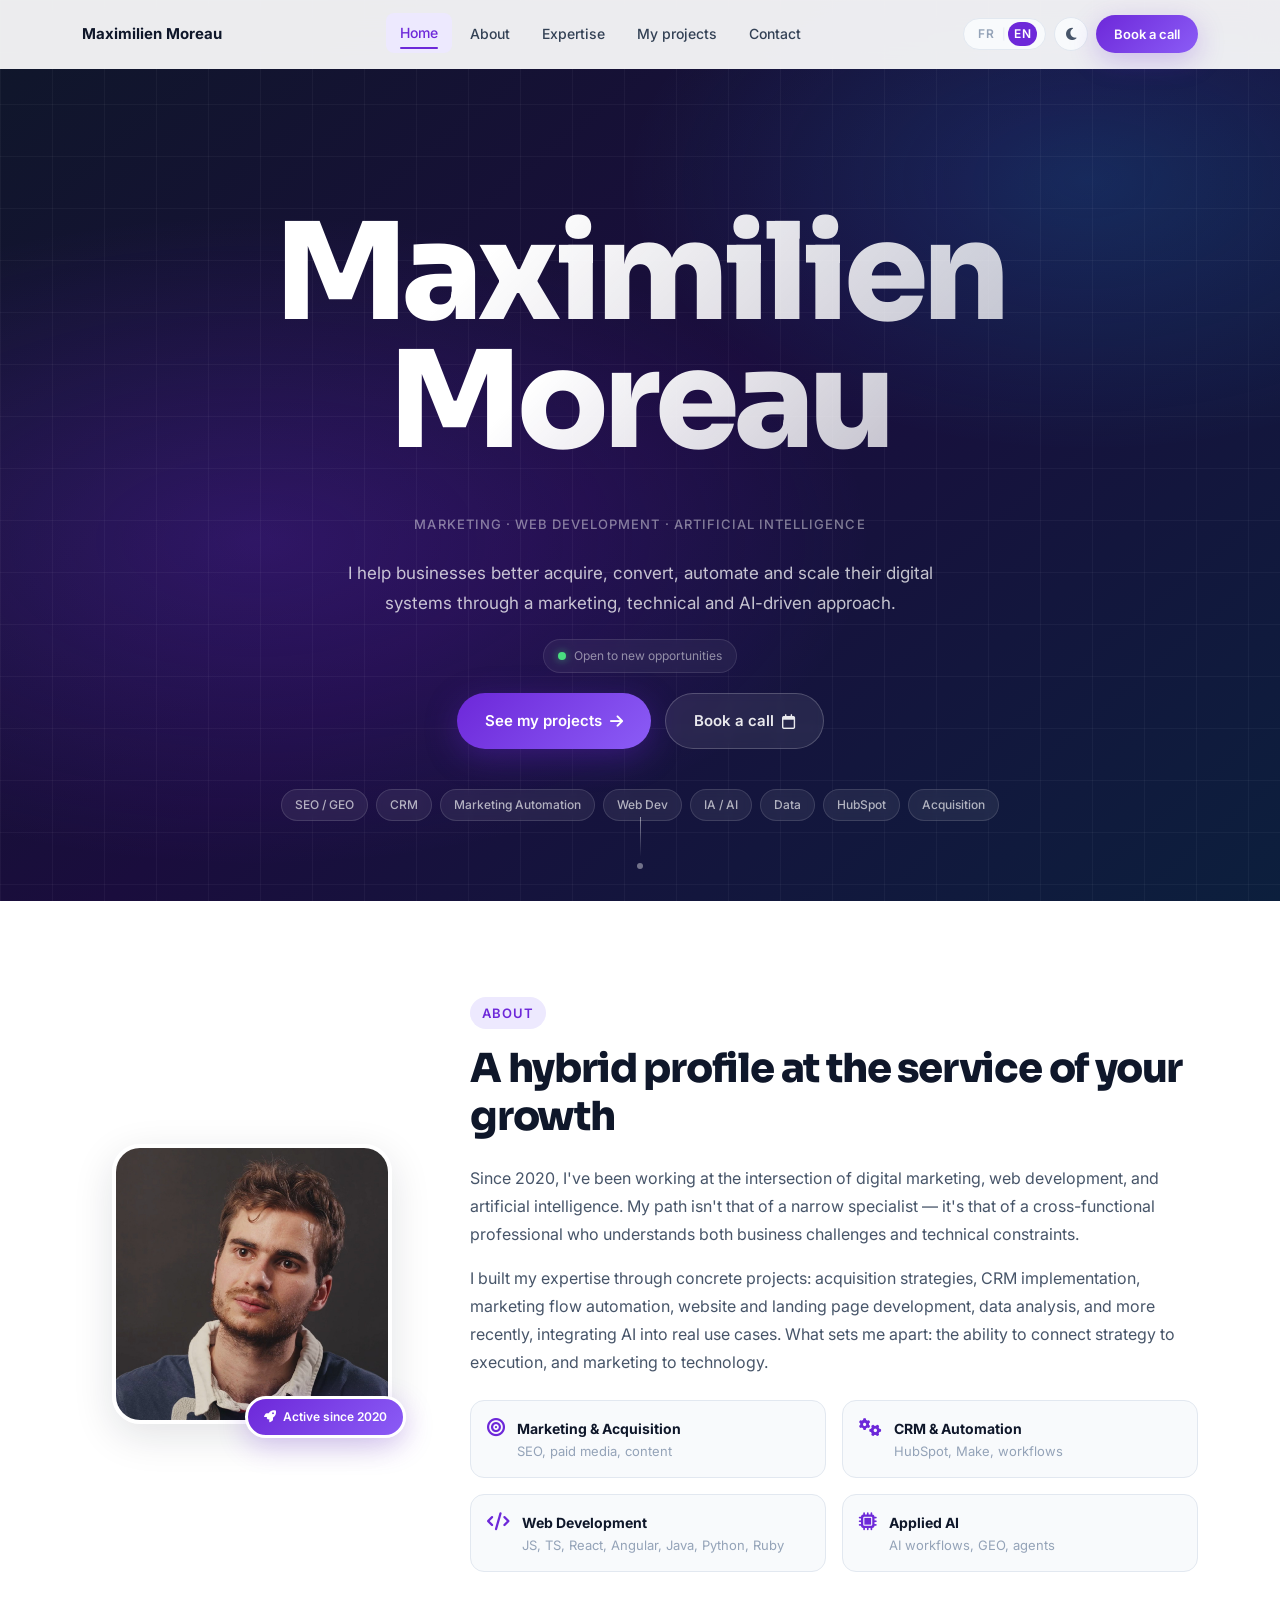
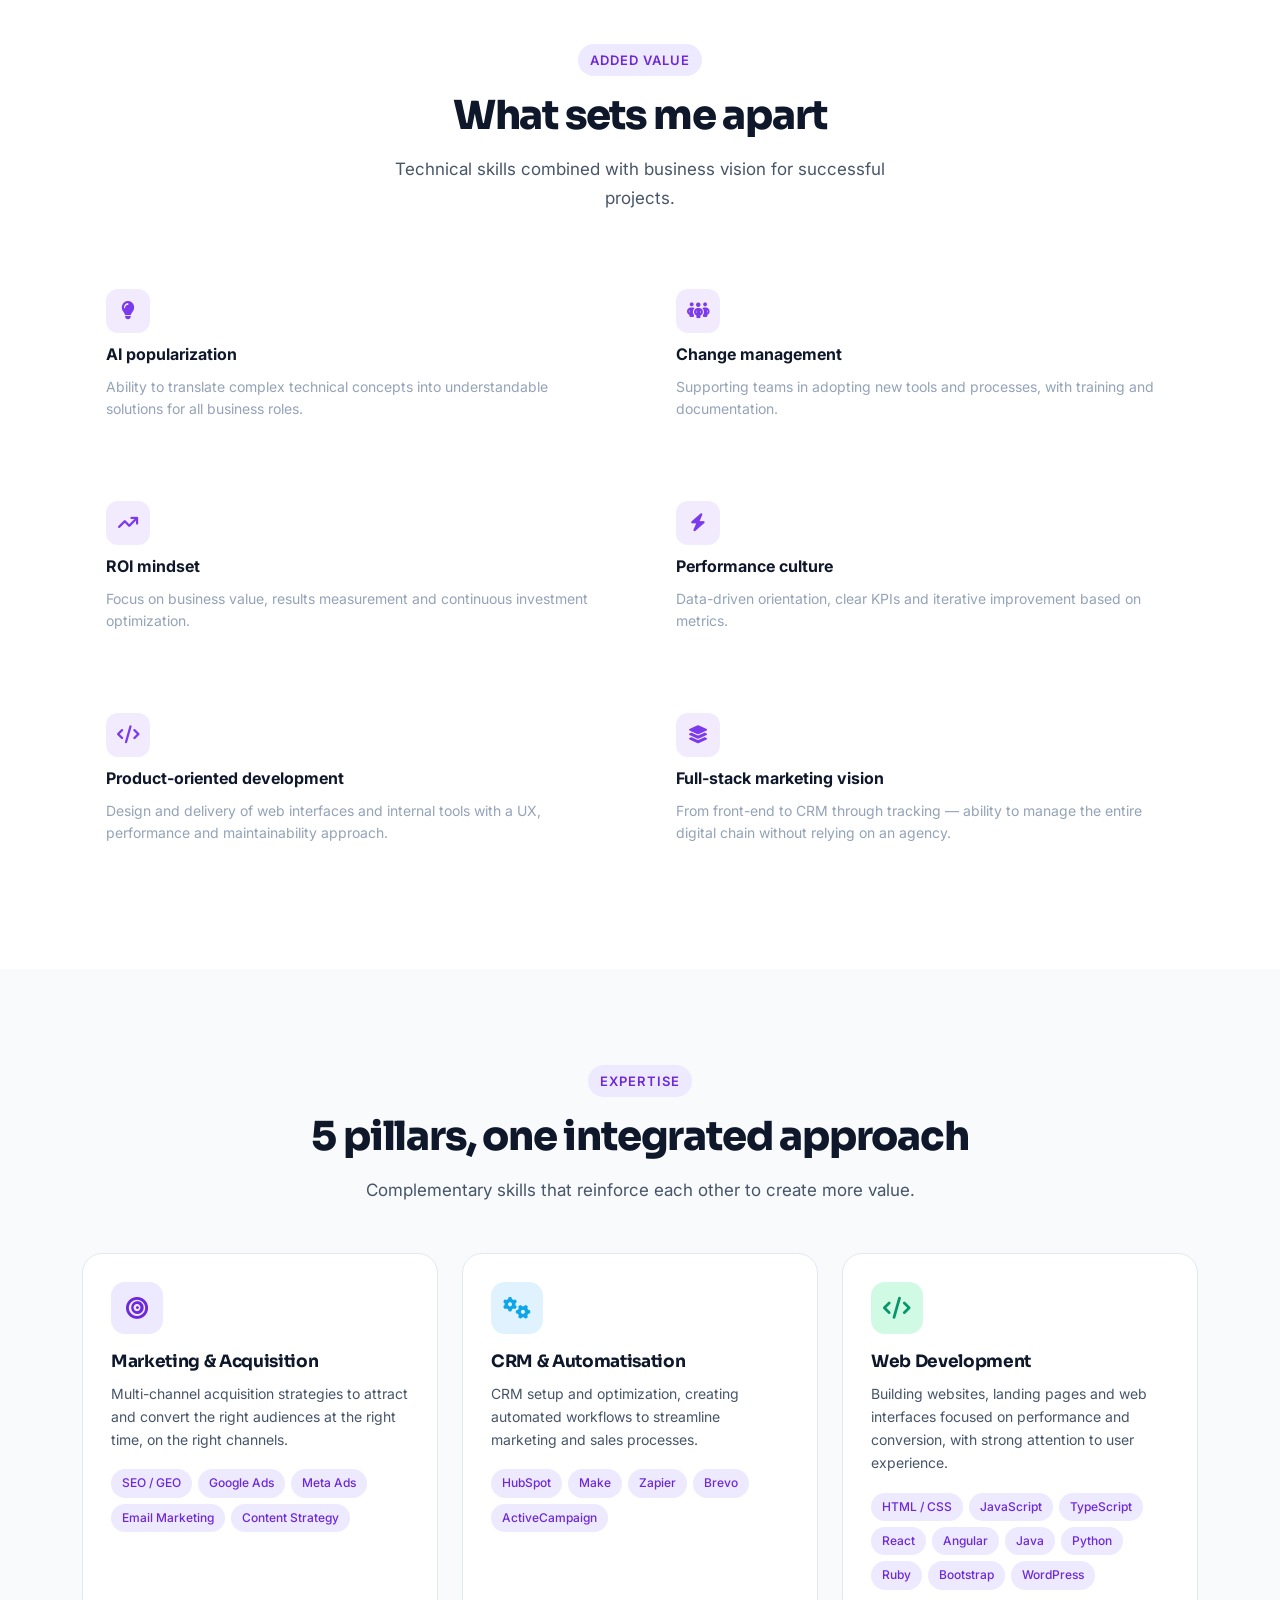
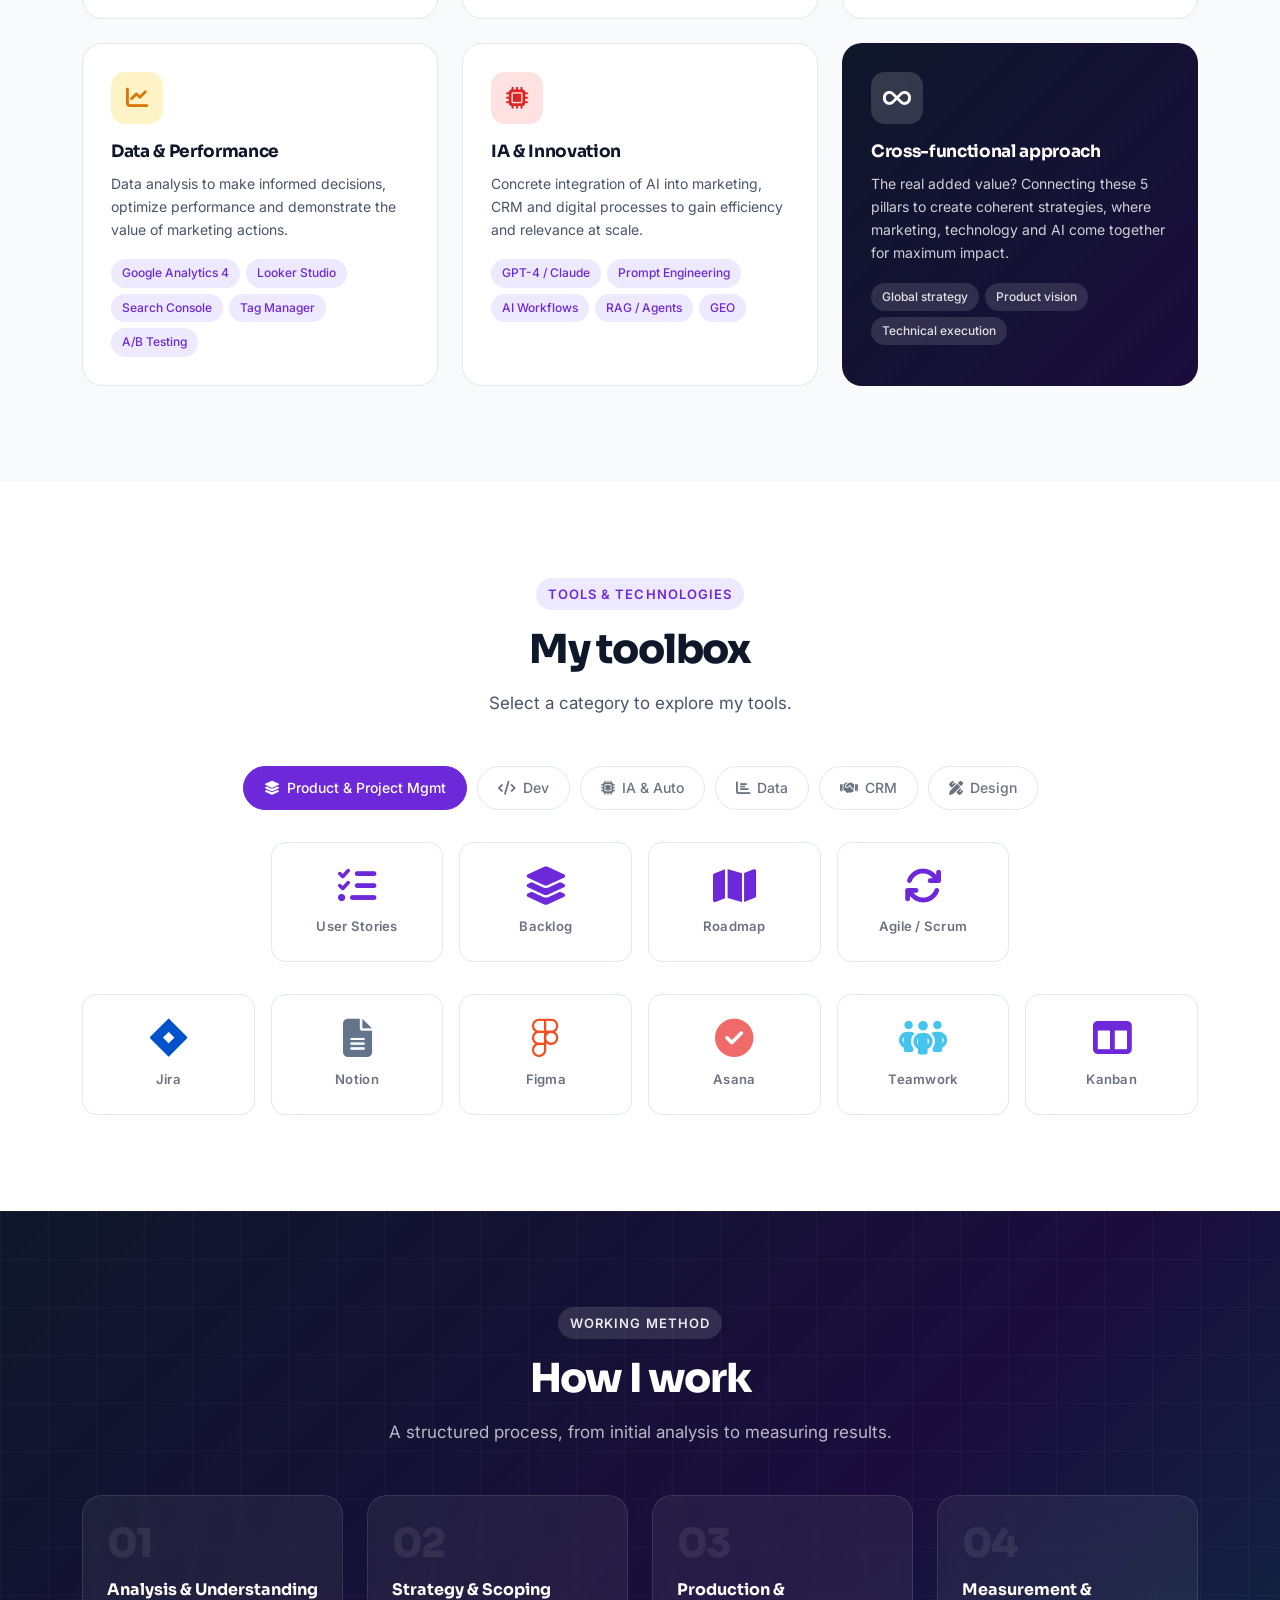
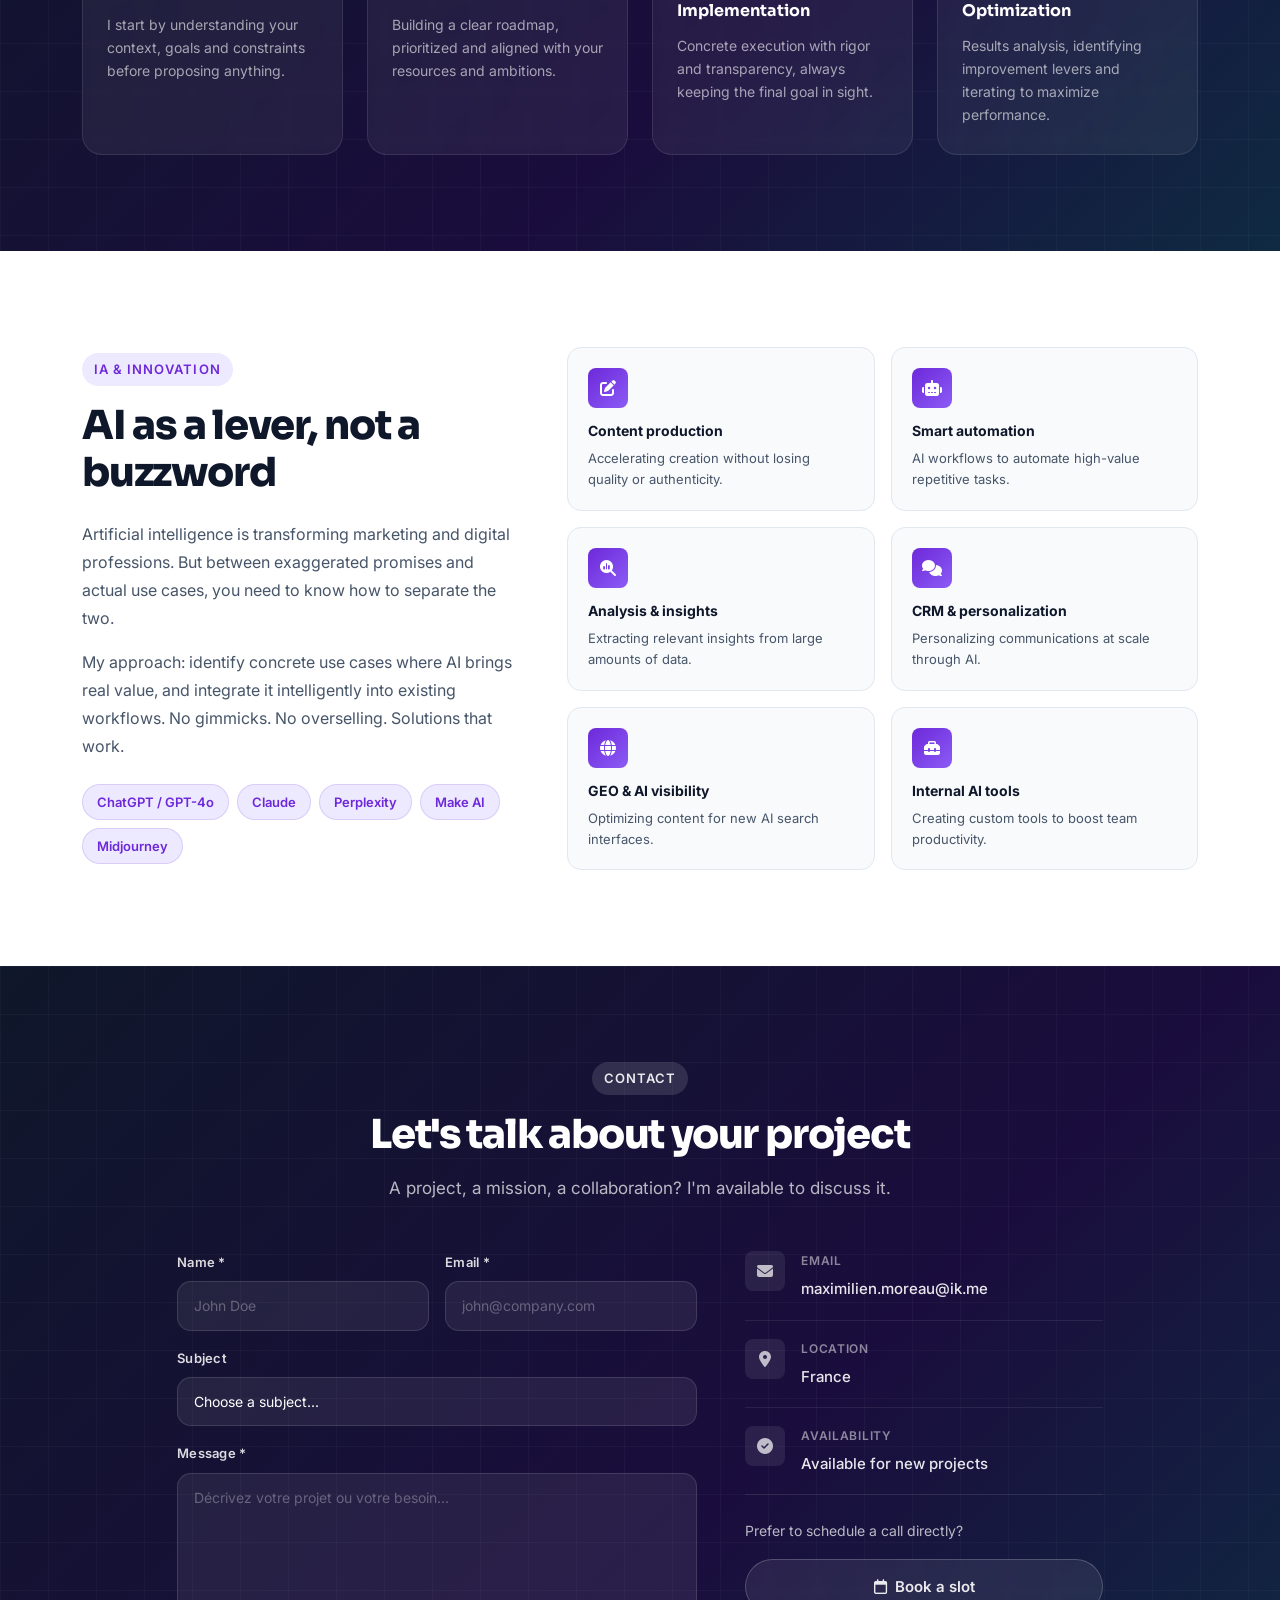
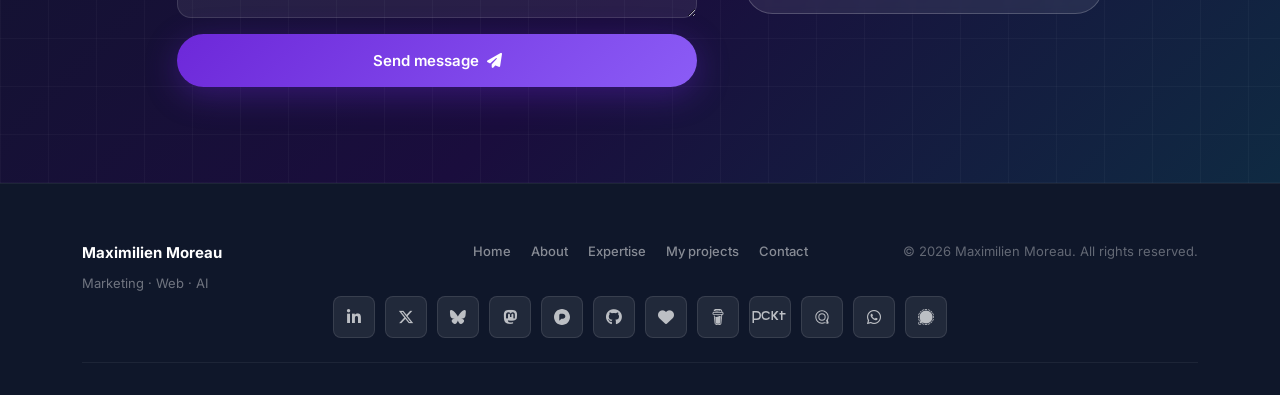
==== commit 8a5bb2ab: "updates-website" ====
--- a/index.html
+++ b/index.html
@@ -30,8 +30,7 @@
 <nav class="navbar navbar-expand-lg fixed-top" id="mainNav">
   <div class="container">
     <a class="navbar-brand" href="#accueil">
-      <span class="brand-mm">MM</span>
-      <span class="brand-name d-none d-sm-inline">Maximilien Moreau</span>
+      <span class="brand-name">Maximilien Moreau</span>
     </a>
 
     <div class="d-flex align-items-center gap-2 ms-auto order-lg-last">
@@ -116,7 +115,7 @@
       </div>
 
       <div class="hero-actions">
-        <a href="#projets" class="btn-hero-primary">
+        <a href="https://maximilienmoreau.github.io/profile/projets.html" class="btn-hero-primary">
           <span data-lang="fr">Voir mes projets</span>
           <span data-lang="en" hidden>See my projects</span>
           <i class="fa-solid fa-arrow-right ms-2"></i>
@@ -447,90 +446,326 @@
 </section>
 
 
-<!-- ===== STACK TECHNIQUE ===== -->
+<!-- ===== STACK & OUTILS ===== -->
 <section id="stack" class="section-pad bg-white">
   <div class="container">
     <div class="text-center mb-5">
       <div class="section-label">
-        <span data-lang="fr">Technologies</span>
-        <span data-lang="en" hidden>Technologies</span>
+        <span data-lang="fr">Outils & Technologies</span>
+        <span data-lang="en" hidden>Tools & Technologies</span>
       </div>
       <h2 class="section-title">
-        <span data-lang="fr">Ma stack technique</span>
-        <span data-lang="en" hidden>My tech stack</span>
+        <span data-lang="fr">Ma boîte à outils</span>
+        <span data-lang="en" hidden>My toolbox</span>
       </h2>
       <p class="section-subtitle">
-        <span data-lang="fr">Les langages et frameworks avec lesquels je code au quotidien.</span>
-        <span data-lang="en" hidden>The languages and frameworks I code with every day.</span>
+        <span data-lang="fr">Sélectionne une catégorie pour explorer mes outils.</span>
+        <span data-lang="en" hidden>Select a category to explore my tools.</span>
       </p>
     </div>
 
-    <div class="row g-3 justify-content-center">
-
-      <div class="col-6 col-sm-4 col-md-3 col-lg-2">
-        <div class="stack-card">
-          <i class="fa-brands fa-js stack-icon" style="color:#f7df1e;"></i>
-          <span class="stack-label">JavaScript</span>
-        </div>
-      </div>
-
-      <div class="col-6 col-sm-4 col-md-3 col-lg-2">
-        <div class="stack-card">
-          <i class="fa-brands fa-java stack-icon" style="color:#007396;"></i>
-          <span class="stack-label">Java</span>
-        </div>
-      </div>
-
-      <div class="col-6 col-sm-4 col-md-3 col-lg-2">
-        <div class="stack-card">
-          <i class="fa-brands fa-angular stack-icon" style="color:#dd0031;"></i>
-          <span class="stack-label">Angular</span>
-        </div>
-      </div>
-
-      <div class="col-6 col-sm-4 col-md-3 col-lg-2">
-        <div class="stack-card">
-          <i class="fa-brands fa-react stack-icon" style="color:#61dafb;"></i>
-          <span class="stack-label">React</span>
-        </div>
-      </div>
-
-      <div class="col-6 col-sm-4 col-md-3 col-lg-2">
-        <div class="stack-card">
-          <i class="fa-brands fa-html5 stack-icon" style="color:#e34f26;"></i>
-          <span class="stack-label">HTML5</span>
-        </div>
-      </div>
-
-      <div class="col-6 col-sm-4 col-md-3 col-lg-2">
-        <div class="stack-card">
-          <i class="fa-brands fa-css3-alt stack-icon" style="color:#1572b6;"></i>
-          <span class="stack-label">CSS3</span>
-        </div>
-      </div>
-
-      <div class="col-6 col-sm-4 col-md-3 col-lg-2">
-        <div class="stack-card">
-          <i class="fa-brands fa-python stack-icon" style="color:#3776ab;"></i>
-          <span class="stack-label">Python</span>
-        </div>
-      </div>
-
-      <div class="col-6 col-sm-4 col-md-3 col-lg-2">
-        <div class="stack-card">
-          <i class="fa-solid fa-gem stack-icon" style="color:#cc342d;"></i>
-          <span class="stack-label">Ruby</span>
-        </div>
-      </div>
-
-      <div class="col-6 col-sm-4 col-md-3 col-lg-2">
-        <div class="stack-card">
-          <i class="fa-solid fa-t stack-icon" style="color:#3178c6;"></i>
-          <span class="stack-label">TypeScript</span>
-        </div>
-      </div>
-
-    </div>
+    <div class="stack-tabs" role="tablist">
+      <button class="stack-tab-btn active" data-tab="product" role="tab">
+        <i class="fa-solid fa-layer-group"></i>
+        <span data-lang="fr">Product & Gestion de projet</span><span data-lang="en" hidden>Product & Project Mgmt</span>
+      </button>
+      <button class="stack-tab-btn" data-tab="dev" role="tab">
+        <i class="fa-solid fa-code"></i>
+        <span>Dev</span>
+      </button>
+      <button class="stack-tab-btn" data-tab="ia" role="tab">
+        <i class="fa-solid fa-microchip"></i>
+        <span>IA & Auto</span>
+      </button>
+      <button class="stack-tab-btn" data-tab="data" role="tab">
+        <i class="fa-solid fa-chart-bar"></i>
+        <span>Data</span>
+      </button>
+      <button class="stack-tab-btn" data-tab="crm" role="tab">
+        <i class="fa-solid fa-handshake"></i>
+        <span>CRM</span>
+      </button>
+      <button class="stack-tab-btn" data-tab="design" role="tab">
+        <i class="fa-solid fa-pen-ruler"></i>
+        <span>Design</span>
+      </button>
+    </div>
+
+    <!-- Produit -->
+    <div class="stack-tab-content active" data-tab="product">
+      <div class="row g-3 justify-content-center">
+        <div class="col-6 col-sm-4 col-md-3 col-lg-2">
+          <div class="stack-card">
+            <i class="fa-solid fa-list-check stack-icon" style="color:#6d28d9;"></i>
+            <span class="stack-label">User Stories</span>
+          </div>
+        </div>
+        <div class="col-6 col-sm-4 col-md-3 col-lg-2">
+          <div class="stack-card">
+            <i class="fa-solid fa-layer-group stack-icon" style="color:#6d28d9;"></i>
+            <span class="stack-label">Backlog</span>
+          </div>
+        </div>
+        <div class="col-6 col-sm-4 col-md-3 col-lg-2">
+          <div class="stack-card">
+            <i class="fa-solid fa-map stack-icon" style="color:#6d28d9;"></i>
+            <span class="stack-label">Roadmap</span>
+          </div>
+        </div>
+        <div class="col-6 col-sm-4 col-md-3 col-lg-2">
+          <div class="stack-card">
+            <i class="fa-solid fa-arrows-rotate stack-icon" style="color:#6d28d9;"></i>
+            <span class="stack-label">Agile / Scrum</span>
+          </div>
+        </div>
+        <div class="w-100 d-none d-lg-block"></div>
+        <div class="col-6 col-sm-4 col-md-3 col-lg-2">
+          <div class="stack-card">
+            <i class="fa-brands fa-jira stack-icon" style="color:#0052cc;"></i>
+            <span class="stack-label">Jira</span>
+          </div>
+        </div>
+        <div class="col-6 col-sm-4 col-md-3 col-lg-2">
+          <div class="stack-card">
+            <i class="fa-solid fa-file-lines stack-icon" style="color:#64748b;"></i>
+            <span class="stack-label">Notion</span>
+          </div>
+        </div>
+        <div class="col-6 col-sm-4 col-md-3 col-lg-2">
+          <div class="stack-card">
+            <i class="fa-brands fa-figma stack-icon" style="color:#f24e1e;"></i>
+            <span class="stack-label">Figma</span>
+          </div>
+        </div>
+        <div class="col-6 col-sm-4 col-md-3 col-lg-2">
+          <div class="stack-card">
+            <i class="fa-solid fa-circle-check stack-icon" style="color:#f06a6a;"></i>
+            <span class="stack-label">Asana</span>
+          </div>
+        </div>
+        <div class="col-6 col-sm-4 col-md-3 col-lg-2">
+          <div class="stack-card">
+            <i class="fa-solid fa-people-group stack-icon" style="color:#46c4f0;"></i>
+            <span class="stack-label">Teamwork</span>
+          </div>
+        </div>
+        <div class="col-6 col-sm-4 col-md-3 col-lg-2">
+          <div class="stack-card">
+            <i class="fa-solid fa-table-columns stack-icon" style="color:#6d28d9;"></i>
+            <span class="stack-label">Kanban</span>
+          </div>
+        </div>
+      </div>
+    </div>
+
+    <!-- Dev -->
+    <div class="stack-tab-content" data-tab="dev">
+      <div class="row g-3 justify-content-center">
+        <div class="col-6 col-sm-4 col-md-3 col-lg-2">
+          <div class="stack-card">
+            <i class="fa-brands fa-java stack-icon" style="color:#007396;"></i>
+            <span class="stack-label">Java / Spring</span>
+          </div>
+        </div>
+        <div class="col-6 col-sm-4 col-md-3 col-lg-2">
+          <div class="stack-card">
+            <i class="fa-brands fa-js stack-icon" style="color:#f7df1e;"></i>
+            <span class="stack-label">JavaScript</span>
+          </div>
+        </div>
+        <div class="col-6 col-sm-4 col-md-3 col-lg-2">
+          <div class="stack-card">
+            <i class="fa-brands fa-html5 stack-icon" style="color:#e34f26;"></i>
+            <span class="stack-label">HTML / CSS</span>
+          </div>
+        </div>
+        <div class="col-6 col-sm-4 col-md-3 col-lg-2">
+          <div class="stack-card">
+            <i class="fa-brands fa-angular stack-icon" style="color:#dd0031;"></i>
+            <span class="stack-label">Angular</span>
+          </div>
+        </div>
+        <div class="col-6 col-sm-4 col-md-3 col-lg-2">
+          <div class="stack-card">
+            <i class="fa-brands fa-react stack-icon" style="color:#61dafb;"></i>
+            <span class="stack-label">React</span>
+          </div>
+        </div>
+        <div class="col-6 col-sm-4 col-md-3 col-lg-2">
+          <div class="stack-card">
+            <i class="fa-solid fa-database stack-icon" style="color:#336791;"></i>
+            <span class="stack-label">SQL</span>
+          </div>
+        </div>
+        <div class="col-6 col-sm-4 col-md-3 col-lg-2">
+          <div class="stack-card">
+            <i class="fa-brands fa-wordpress stack-icon" style="color:#21759b;"></i>
+            <span class="stack-label">WordPress</span>
+          </div>
+        </div>
+        <div class="col-6 col-sm-4 col-md-3 col-lg-2">
+          <div class="stack-card">
+            <i class="fa-brands fa-drupal stack-icon" style="color:#0678be;"></i>
+            <span class="stack-label">Drupal</span>
+          </div>
+        </div>
+      </div>
+    </div>
+
+    <!-- IA & Auto -->
+    <div class="stack-tab-content" data-tab="ia">
+      <div class="row g-3 justify-content-center">
+        <div class="col-6 col-sm-4 col-md-3 col-lg-2">
+          <div class="stack-card">
+            <i class="fa-solid fa-comment-dots stack-icon" style="color:#6d28d9;"></i>
+            <span class="stack-label" data-lang="fr">Prompting avancé</span>
+            <span class="stack-label" data-lang="en" hidden>Adv. Prompting</span>
+          </div>
+        </div>
+        <div class="col-6 col-sm-4 col-md-3 col-lg-2">
+          <div class="stack-card">
+            <i class="fa-solid fa-robot stack-icon" style="color:#10a37f;"></i>
+            <span class="stack-label">OpenAI API</span>
+          </div>
+        </div>
+        <div class="col-6 col-sm-4 col-md-3 col-lg-2">
+          <div class="stack-card">
+            <i class="fa-solid fa-microchip stack-icon" style="color:#d97706;"></i>
+            <span class="stack-label">Claude API</span>
+          </div>
+        </div>
+        <div class="col-6 col-sm-4 col-md-3 col-lg-2">
+          <div class="stack-card">
+            <i class="fa-solid fa-sitemap stack-icon" style="color:#6d28d9;"></i>
+            <span class="stack-label">Make</span>
+          </div>
+        </div>
+        <div class="col-6 col-sm-4 col-md-3 col-lg-2">
+          <div class="stack-card">
+            <i class="fa-solid fa-network-wired stack-icon" style="color:#ea4b71;"></i>
+            <span class="stack-label">n8n</span>
+          </div>
+        </div>
+        <div class="w-100 d-none d-lg-block"></div>
+        <div class="col-6 col-sm-4 col-md-3 col-lg-2">
+          <div class="stack-card">
+            <i class="fa-solid fa-pen-nib stack-icon" style="color:#0ea5e9;"></i>
+            <span class="stack-label">Wisewand</span>
+          </div>
+        </div>
+        <div class="col-6 col-sm-4 col-md-3 col-lg-2">
+          <div class="stack-card">
+            <i class="fa-solid fa-chalkboard stack-icon" style="color:#f472b6;"></i>
+            <span class="stack-label">Gamma</span>
+          </div>
+        </div>
+        <div class="col-6 col-sm-4 col-md-3 col-lg-2">
+          <div class="stack-card">
+            <i class="fa-solid fa-magnifying-glass-chart stack-icon" style="color:#20b2aa;"></i>
+            <span class="stack-label">Perplexity</span>
+          </div>
+        </div>
+        <div class="col-6 col-sm-4 col-md-3 col-lg-2">
+          <div class="stack-card">
+            <i class="fa-solid fa-brain stack-icon" style="color:#d97706;"></i>
+            <span class="stack-label">Claude</span>
+          </div>
+        </div>
+        <div class="col-6 col-sm-4 col-md-3 col-lg-2">
+          <div class="stack-card">
+            <i class="fa-solid fa-wand-magic-sparkles stack-icon" style="color:#10a37f;"></i>
+            <span class="stack-label">ChatGPT</span>
+          </div>
+        </div>
+      </div>
+    </div>
+
+    <!-- Data -->
+    <div class="stack-tab-content" data-tab="data">
+      <div class="row g-3 justify-content-center">
+        <div class="col-6 col-sm-4 col-md-3 col-lg-2">
+          <div class="stack-card">
+            <i class="fa-solid fa-chart-column stack-icon" style="color:#f2a900;"></i>
+            <span class="stack-label">Power BI</span>
+          </div>
+        </div>
+        <div class="col-6 col-sm-4 col-md-3 col-lg-2">
+          <div class="stack-card">
+            <i class="fa-solid fa-chart-pie stack-icon" style="color:#4285f4;"></i>
+            <span class="stack-label">Looker Studio</span>
+          </div>
+        </div>
+        <div class="col-6 col-sm-4 col-md-3 col-lg-2">
+          <div class="stack-card">
+            <i class="fa-brands fa-google stack-icon" style="color:#ea4335;"></i>
+            <span class="stack-label">Google Analytics</span>
+          </div>
+        </div>
+        <div class="col-6 col-sm-4 col-md-3 col-lg-2">
+          <div class="stack-card">
+            <i class="fa-solid fa-tags stack-icon" style="color:#246fdb;"></i>
+            <span class="stack-label">Tag Manager</span>
+          </div>
+        </div>
+      </div>
+    </div>
+
+    <!-- CRM -->
+    <div class="stack-tab-content" data-tab="crm">
+      <div class="row g-3 justify-content-center">
+        <div class="col-6 col-sm-4 col-md-3 col-lg-2">
+          <div class="stack-card">
+            <i class="fa-brands fa-hubspot stack-icon" style="color:#ff7a59;"></i>
+            <span class="stack-label">HubSpot</span>
+          </div>
+        </div>
+        <div class="col-6 col-sm-4 col-md-3 col-lg-2">
+          <div class="stack-card">
+            <i class="fa-solid fa-filter stack-icon" style="color:#1b9d38;"></i>
+            <span class="stack-label">Pipedrive</span>
+          </div>
+        </div>
+        <div class="col-6 col-sm-4 col-md-3 col-lg-2">
+          <div class="stack-card">
+            <i class="fa-solid fa-user-tie stack-icon" style="color:#6d28d9;"></i>
+            <span class="stack-label">Vincere</span>
+          </div>
+        </div>
+        <div class="col-6 col-sm-4 col-md-3 col-lg-2">
+          <div class="stack-card">
+            <i class="fa-solid fa-envelope stack-icon" style="color:#0ea5e9;"></i>
+            <span class="stack-label">Brevo</span>
+          </div>
+        </div>
+      </div>
+    </div>
+
+    <!-- Design -->
+    <div class="stack-tab-content" data-tab="design">
+      <div class="row g-3 justify-content-center">
+        <div class="col-6 col-sm-4 col-md-3 col-lg-2">
+          <div class="stack-card">
+            <i class="fa-brands fa-figma stack-icon" style="color:#f24e1e;"></i>
+            <span class="stack-label">Figma</span>
+          </div>
+        </div>
+        <div class="col-6 col-sm-4 col-md-3 col-lg-2">
+          <div class="stack-card">
+            <i class="fa-solid fa-palette stack-icon" style="color:#ff0000;"></i>
+            <span class="stack-label" data-lang="fr">Suite Adobe</span>
+            <span class="stack-label" data-lang="en" hidden>Adobe Suite</span>
+          </div>
+        </div>
+        <div class="col-6 col-sm-4 col-md-3 col-lg-2">
+          <div class="stack-card">
+            <i class="fa-solid fa-border-all stack-icon" style="color:#00a4ef;"></i>
+            <span class="stack-label" data-lang="fr">Suite Microsoft</span>
+            <span class="stack-label" data-lang="en" hidden>Microsoft Suite</span>
+          </div>
+        </div>
+      </div>
+    </div>
+
   </div>
 </section>
 
@@ -802,9 +1037,6 @@
   <div class="container">
     <div class="footer-inner">
       <div class="footer-brand">
-        <div class="footer-logo">
-          <span class="brand-mm">MM</span>
-        </div>
         <p class="footer-name">Maximilien Moreau</p>
         <p class="footer-tagline" data-lang="fr">Marketing · Web · IA</p>
         <p class="footer-tagline" data-lang="en" hidden>Marketing · Web · AI</p>
--- a/style.css
+++ b/style.css
@@ -1625,7 +1625,7 @@
   flex-wrap: nowrap;
   justify-content: center;
   gap: 10px;
-  margin-top: 32px;
+  margin-top: 2px;
   padding-bottom: 24px;
   border-bottom: 1px solid rgba(255,255,255,0.06);
 }
@@ -1982,8 +1982,65 @@
 }
 
 /* ============================================================
-   STACK TECHNIQUE
-   ============================================================ */
+   STACK & OUTILS — TABS
+   ============================================================ */
+.stack-tabs {
+  display: flex;
+  flex-wrap: wrap;
+  justify-content: center;
+  gap: 10px;
+  margin-bottom: 32px;
+}
+
+.stack-tab-btn {
+  display: inline-flex;
+  align-items: center;
+  gap: 7px;
+  padding: 9px 20px;
+  border-radius: 50px;
+  border: 1.5px solid var(--border, #e5e7eb);
+  background: transparent;
+  color: var(--text-secondary, #6b7280);
+  font-size: 0.875rem;
+  font-weight: 500;
+  cursor: pointer;
+  transition: all 0.2s ease;
+  font-family: inherit;
+}
+
+.stack-tab-btn:hover {
+  border-color: var(--primary, #6d28d9);
+  color: var(--primary, #6d28d9);
+}
+
+.stack-tab-btn.active {
+  background: var(--primary, #6d28d9);
+  border-color: var(--primary, #6d28d9);
+  color: #fff;
+}
+
+.stack-tab-content {
+  display: none;
+}
+
+.stack-tab-content.active {
+  display: block;
+}
+
+[data-theme="dark"] .stack-tab-btn {
+  border-color: rgba(255,255,255,0.12);
+  color: rgba(255,255,255,0.55);
+}
+
+[data-theme="dark"] .stack-tab-btn:hover {
+  border-color: var(--primary, #6d28d9);
+  color: var(--primary, #6d28d9);
+}
+
+[data-theme="dark"] .stack-tab-btn.active {
+  color: #fff;
+}
+
 .stack-card {
   display: flex;
   flex-direction: column;
